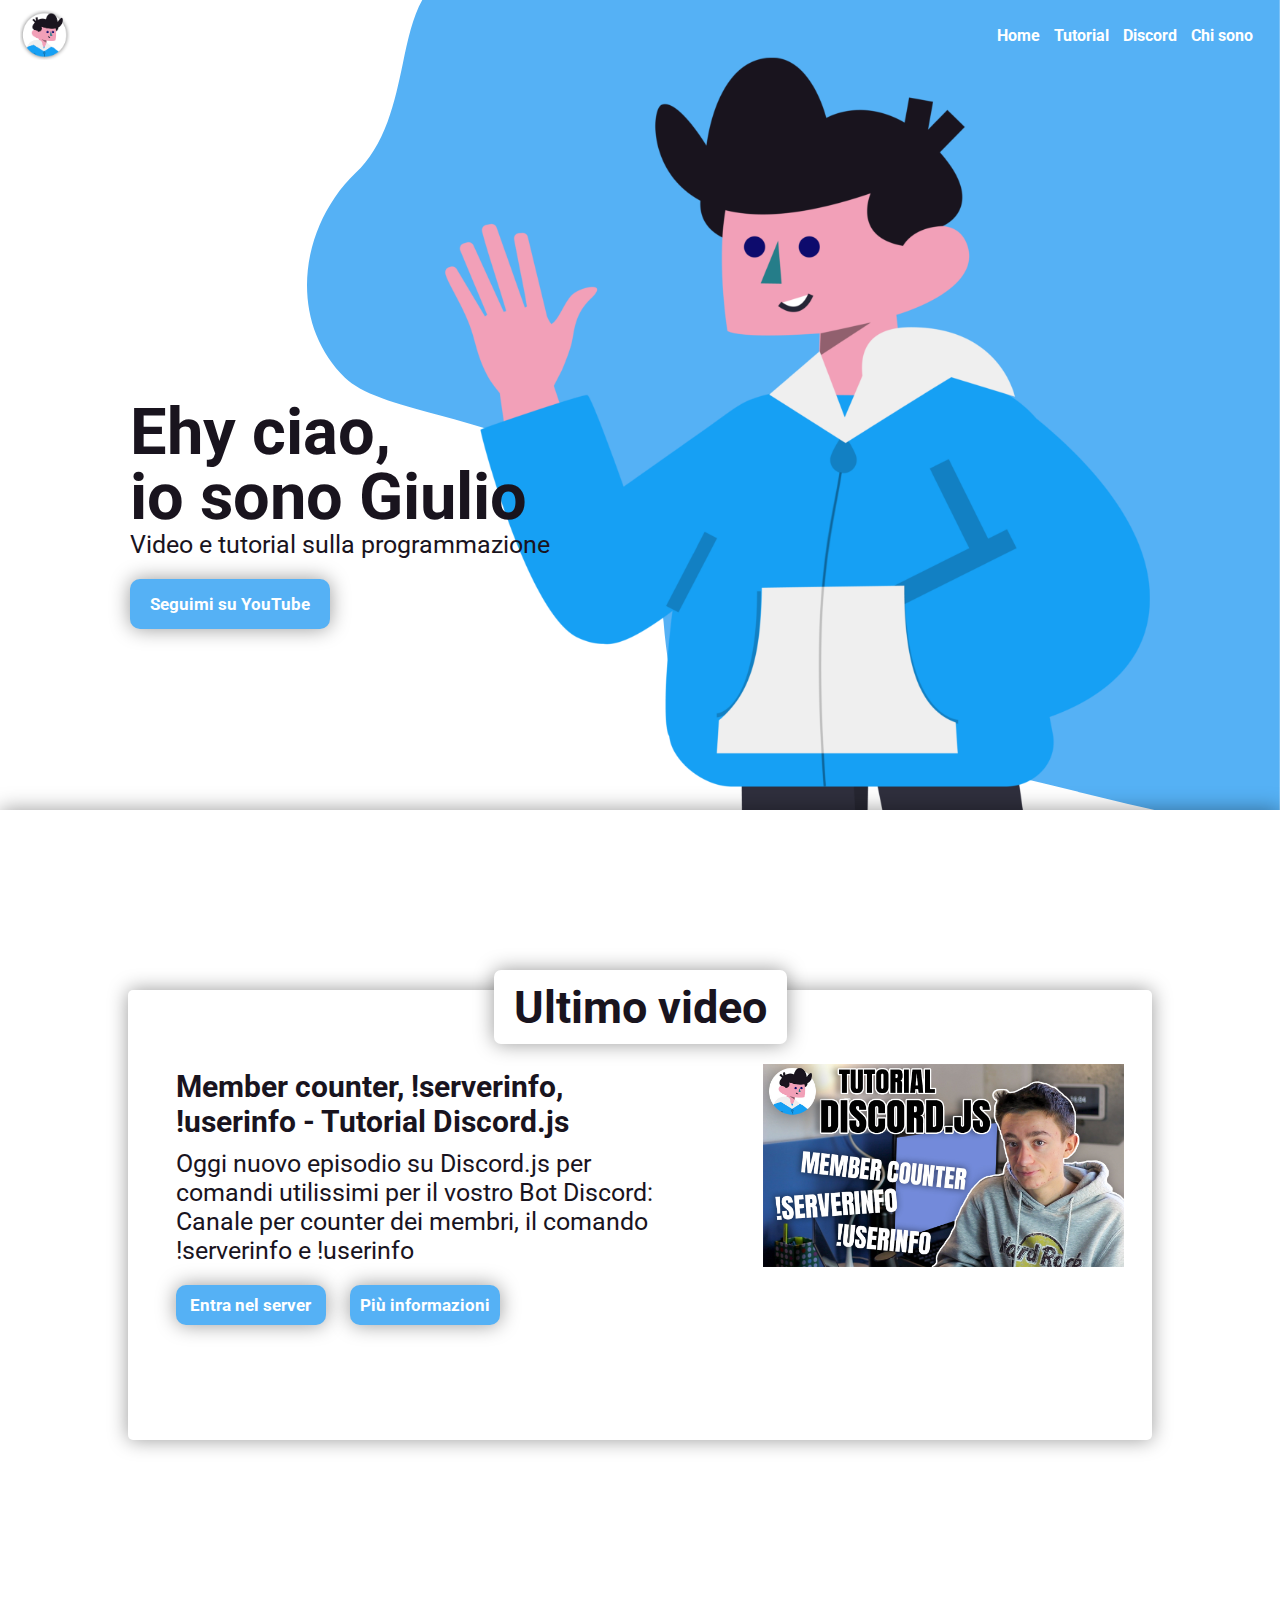
==== index.html @ d4ce058d "Iniziamo la Home" ====
<html>

<head>
    <link rel="stylesheet" href="style.css">
    <script src="script.js"></script>
    <title>Home - GiulioAndCode</title>
    <link rel="shortcut icon" href="img/logo.png" type="image/png">
    <link rel="preconnect" href="https://fonts.gstatic.com">
    <link href="https://fonts.googleapis.com/css2?family=Roboto:wght@400;700&display=swap" rel="stylesheet">
</head>

<body>
    <img src="img/Background1.png" id="background">
    <img src="img/ProfiloInteroSorridente.png" id="profilo">

    <!--NAVBAR-->
    <div id="navbar">
        <img src="img/logo.png" alt="GiulioAndCode" id="logo">
        <div id="menu">
            <div class="menuTab">Home</div>
            <div class="menuTab">Tutorial</div>
            <div class="menuTab">Discord</div>
            <div class="menuTab">Chi sono</div>
        </div>
    </div>

    <!--INTESTAZIONE-->
    <div id="intestazione">
        <div id="title">Ehy ciao,<br>io sono Giulio</div>
        <div id="subtitle">Video e tutorial sulla programmazione</div>
        <div class="button">Seguimi su YouTube</div>
    </div>

    <!--PAGINA-->
    <div id="pagina">
        <!--ULTIMO VIDEO-->
        <div id="ultimoVideoSezione">
            <div class="titleSezione">Ultimo video</div>
            <div id="ultimoVideo">
                <div id="ultimoVideoInfo">
                    <div id="utlimoVideoTitle">Member counter, !serverinfo, !userinfo - Tutorial Discord.js</div>
                    <div id="utlimoVideoDescription">Oggi nuovo episodio su Discord.js per comandi utilissimi per il
                        vostro
                        Bot Discord: Canale per counter dei membri, il comando !serverinfo e !userinfo</div>
                    <div class="button">Entra nel server</div>
                    <div class="button">Più informazioni</div>

                </div>
                <div id="ultimoVideoImg">
                    <img src="img/ultimoVideo.jpg" alt="Copertina ultimo video">
                </div>
            </div>
        </div>
    </div>
</body>

</html>
---- style.css ----
*{
    padding:0;
    margin:0;
    outline: none;
}
:root{
    --blue: #55B1F5;
    --blueHover: #67b6f0;
    --blueActive: #42a9f5;
    --white: white;
    --black: #19141E;
    --gray:#9c9c9c;

    --ombra: 0px 0px 20px 0px rgba(0,0,0,0.4);
}

/*OGGETTI DEFAULT*/
.button{
    background-color:var(--blue);
    border-radius: 10px;
    box-shadow: var(--ombra);
    margin:20px 0;
    color: var(--white);
    display: flex;
    align-items: center;
    justify-content: center;
    font-family: 'Roboto', sans-serif;
    font-weight: bold;
    font-size:17px;
    cursor: pointer;
    transition: all 0.2s ease-in-out;
    user-select: none;
}
.button:hover{
    transform: scale(1.01);
    background-color: var(--blueHover);
}
.button:active{
    transform: scale(0.99);
    background-color: var(--blueActive);
}
.titleSezione{
    width:fit-content;
    height:70px;
    background-color: var(--white);
    box-shadow: var(--ombra);
    font-family: 'Roboto', sans-serif;
    color:var(--black);
    font-weight: bold;
    font-size:45px;
    display: flex;
    align-items: center;
    justify-content: center;
    border-radius: 7px;
    padding:2px 20px;
    margin: 0 auto;
    position: relative;
    top:-20px;
}

body{
    background-color: var(--white);
}
#background{
    position: absolute;
    z-index: -1;
    top:0;
    right:0;
}
#profilo{
    position: absolute;
    z-index: 0;
    top:-120px;
    right:130px;
}

/*NAVBAR*/
#navbar{
    width:100%;
    height: 70px;
    display: flex;
    align-items: center;
    position: relative;
}
#logo{
    width:50px;
    position: absolute;
    left:20px;
}
#menu{
    display: flex;
    align-items: center;
    justify-content: center;
    position: absolute;
    right:20px;
}
.menuTab{
    margin:0 7px;
    font-size:16px;
    color: var(--white);
    font-family: 'Roboto', sans-serif;
    font-weight: bold;
    cursor: pointer;
    transition: all 0.2s ease-in-out;
}
.menuTab:hover{
    color:var(--gray);
}

/*INTESTAZIONE*/
#intestazione{
    position: absolute;
    z-index: 0;
    top:400px;
    left:130px;
}
#title{
    font-family: 'Roboto', sans-serif;
    font-weight: bold;
    color:var(--black);
    font-size:65px;
    line-height: 100%;
}
#subtitle{
    font-family: 'Roboto', sans-serif;
    color:var(--black);
    font-size:25px;
}
#intestazione .button{
    width:200px;
    height:50px;
}

/*PAGINA*/
#pagina{
    width:100%;
    height:100vh;
    background-color: var(--white);
    box-shadow: var(--ombra);
    position: absolute;
    top:90vh;
    padding-top: 20vh;
    display: flex;
    justify-content: center;
}

/*ULTIMO VIDEO*/
#ultimoVideoSezione{
    width:80%;
    height:450px;
    background-color: var(--white);
    box-shadow: var(--ombra);
    border-radius: 5px;
}
#ultimoVideo{
    width:100%;
    height:80%;
    display: flex;
    align-items: center;
    justify-content: space-around;
}
#ultimoVideoInfo{
    width:50%;
    padding:20px;
    height:100%;
    display: inline-block;
    height:350px;
}
#utlimoVideoTitle{
    font-family: 'Roboto', sans-serif;
    color:var(--black);
    font-weight: bold;
    font-size:30px; 
    width:100%;
}
#utlimoVideoDescription{
    font-family: 'Roboto', sans-serif;
    color:var(--black);
    font-size:25px;
    margin-top:10px;
    width:100%;

}
#ultimoVideoInfo .button{
    width:150px;
    height:40px;
    display: inline-flex;
    margin-right: 20px;
}

#ultimoVideoImg{
    display: inline-block;
    width:calc(45% - 100px);
    height:100%;
}
#ultimoVideoImg img{
    width: 100%;
}
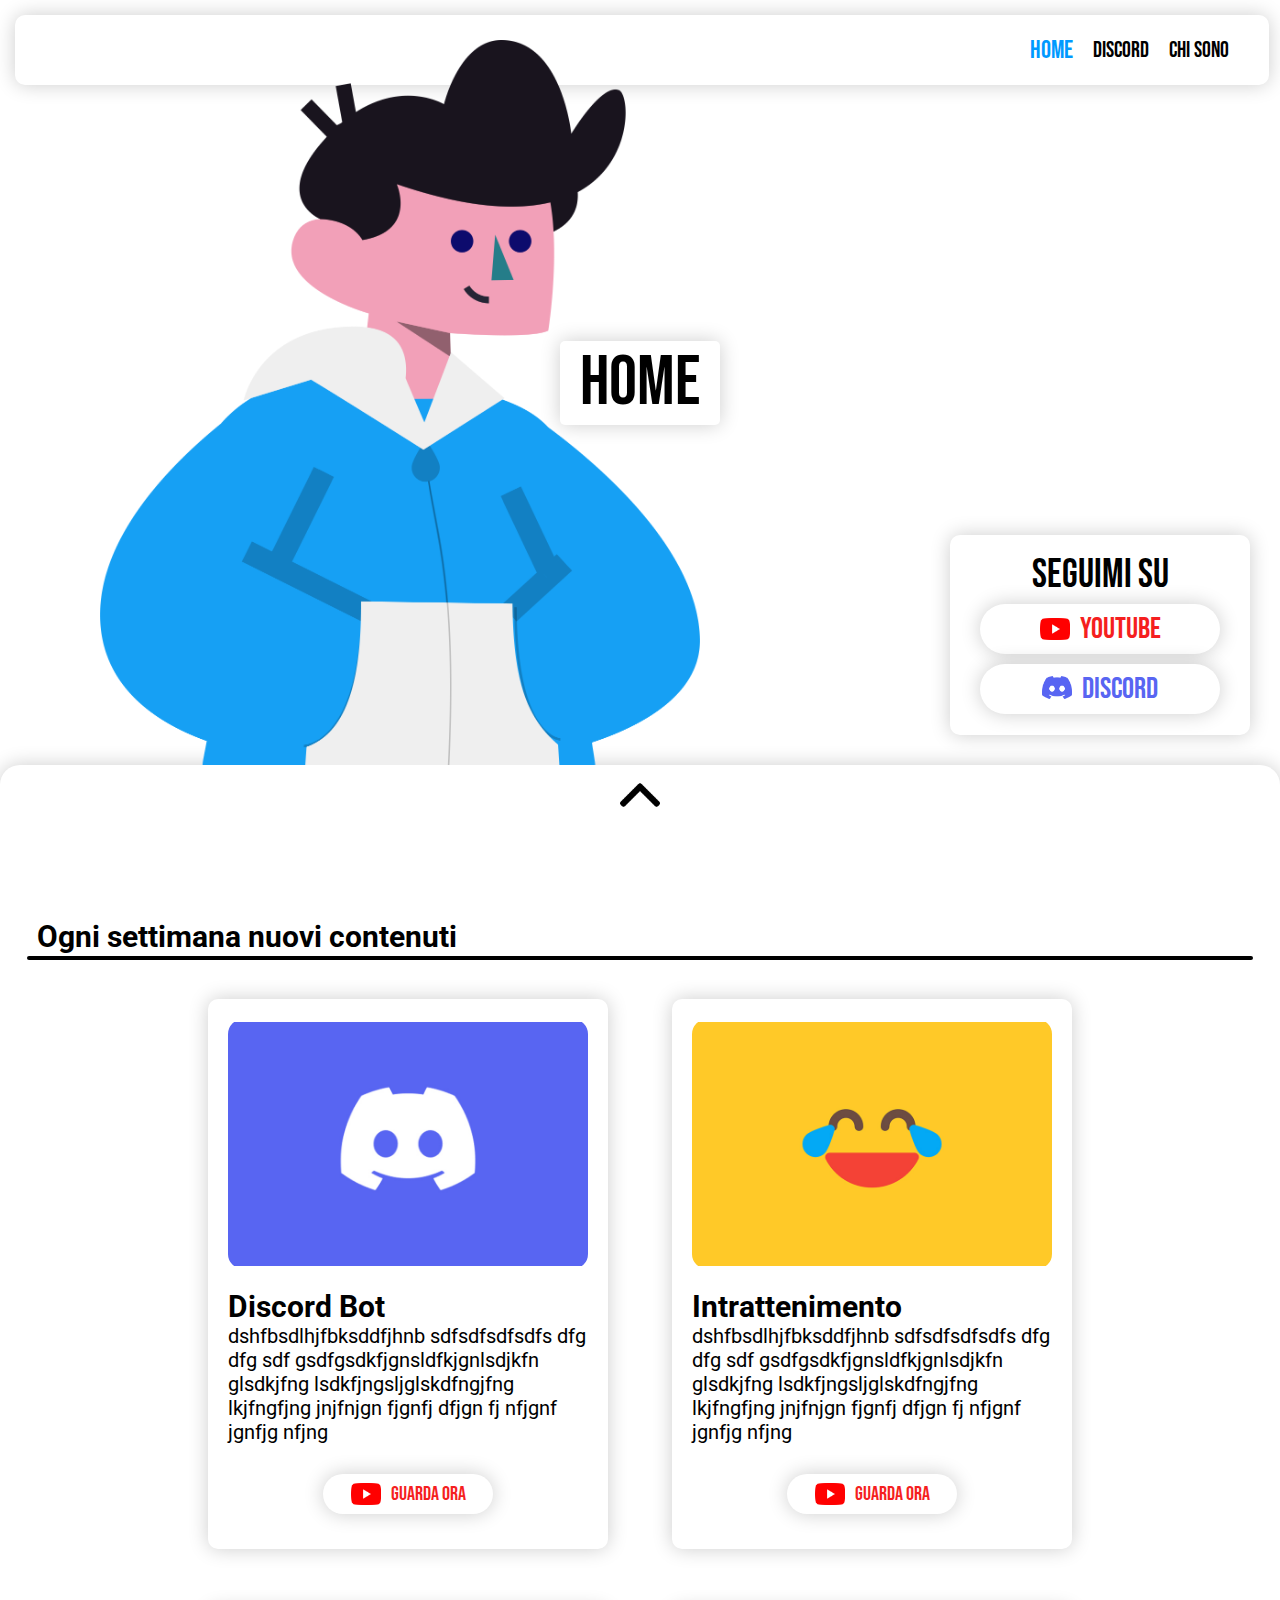
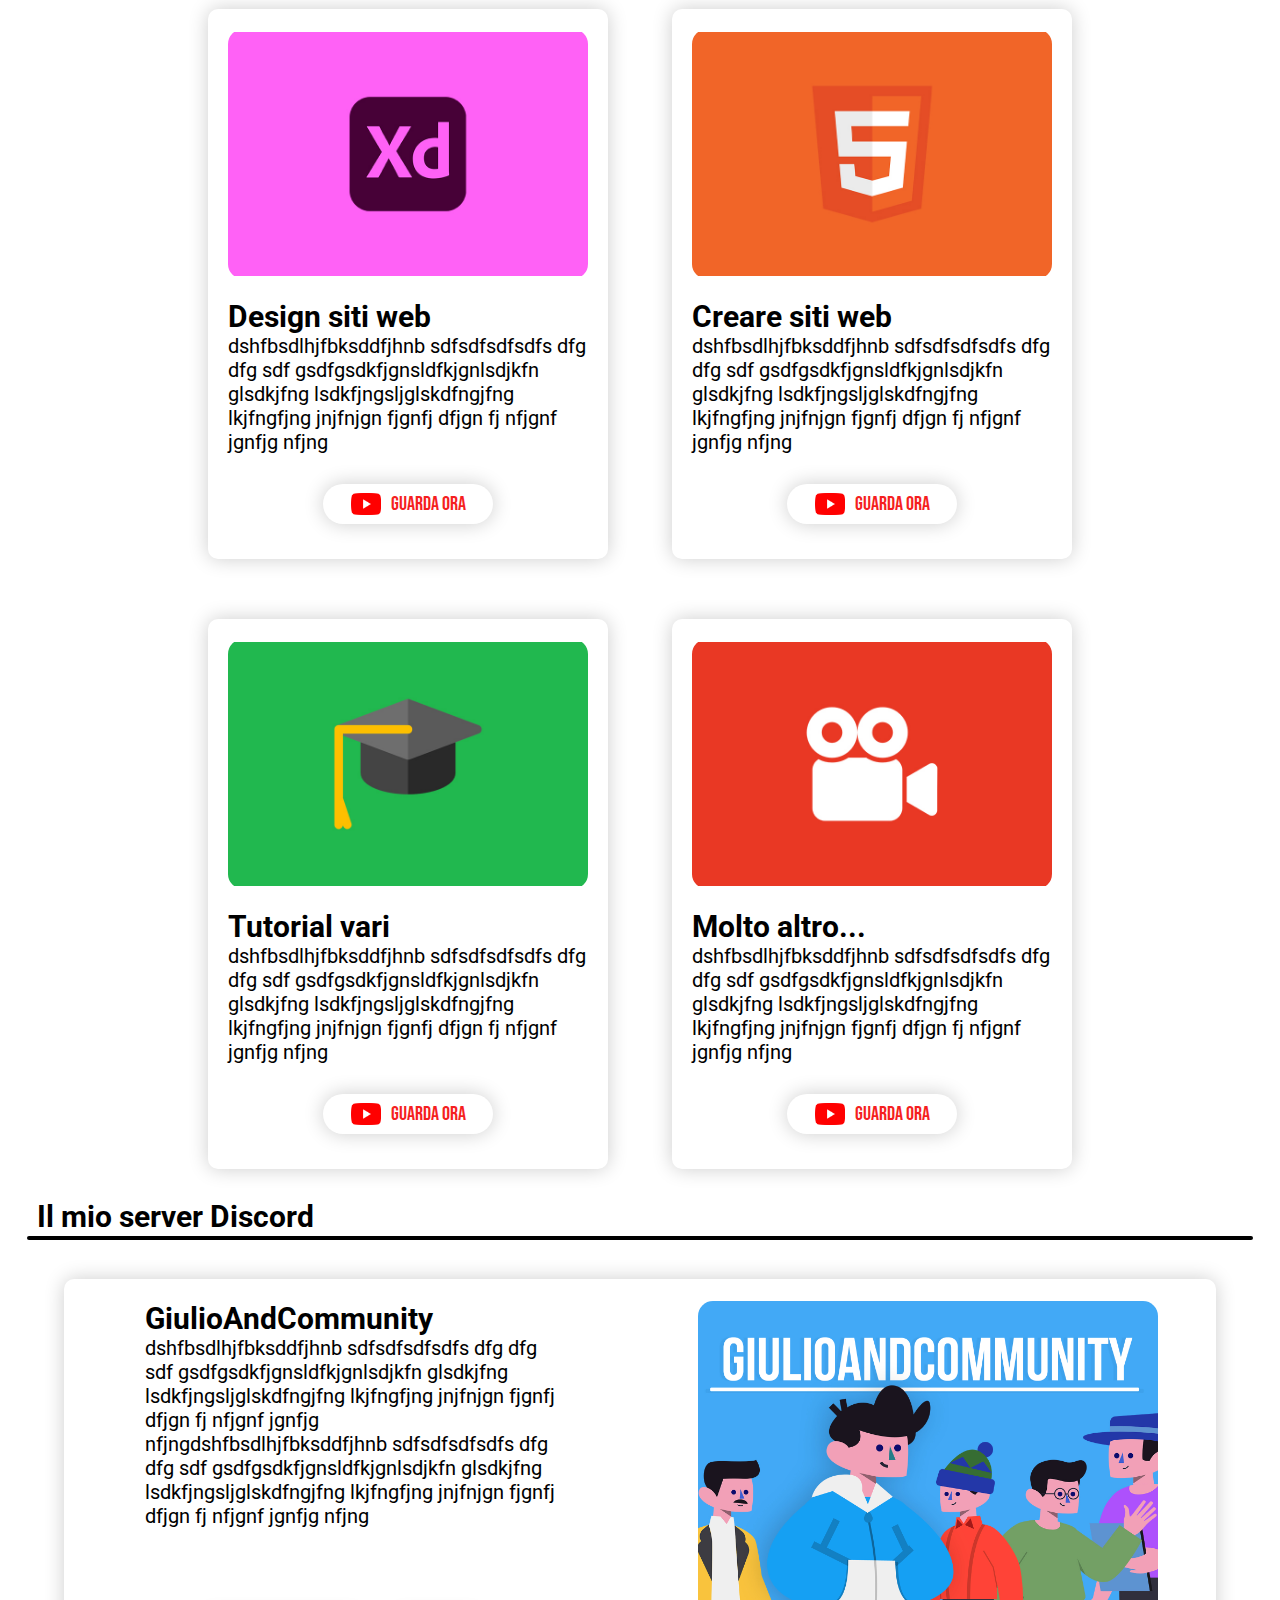
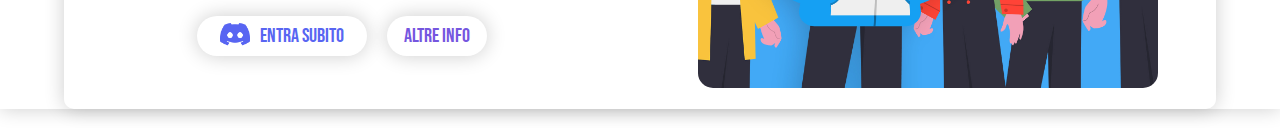
==== commit 93db7300: "#7 Ecco la HOME" ====
--- a/index.html
+++ b/index.html
@@ -1,55 +1,102 @@
-<html>
+<!DOCTYPE html>
 
 <head>
+    <meta charset="UTF-8">
+    <meta http-equiv="X-UA-Compatible" content="IE=edge">
+    <title>GiulioAndCode - Home</title>
+    <link rel="shortcut icon" href="img/icon.png">
     <link rel="stylesheet" href="style.css">
-    <script src="script.js"></script>
-    <title>Home - GiulioAndCode</title>
-    <link rel="shortcut icon" href="img/logo.png" type="image/png">
-    <link rel="preconnect" href="https://fonts.gstatic.com">
+    <link rel="preconnect" href="https://fonts.googleapis.com">
+    <link rel="preconnect" href="https://fonts.gstatic.com" crossorigin>
+    <link href="https://fonts.googleapis.com/css2?family=Bebas+Neue&display=swap" rel="stylesheet">
     <link href="https://fonts.googleapis.com/css2?family=Roboto:wght@400;700&display=swap" rel="stylesheet">
 </head>
 
 <body>
-    <img src="img/Background1.png" id="background">
-    <img src="img/ProfiloInteroSorridente.png" id="profilo">
+    <div id="menu">
+        <div class="sezioneMenu" id="sezioneCorrente">HOME</div>
+        <div class="sezioneMenu">DISCORD</div>
+        <div class="sezioneMenu">CHI SONO</div>
+    </div>
 
-    <!--NAVBAR-->
-    <div id="navbar">
-        <img src="img/logo.png" alt="GiulioAndCode" id="logo">
-        <div id="menu">
-            <div class="menuTab">Home</div>
-            <div class="menuTab">Tutorial</div>
-            <div class="menuTab">Discord</div>
-            <div class="menuTab">Chi sono</div>
+    <div id="containerSuperiore">
+        <img src="img/Profilo.png" alt="GiulioAndCode" id="profiloHome">
+        <div id="title">HOME</div>
+        <div id="seguimiSuHome">
+            <div>Seguimi su</div>
+            <div><img src="img/youtube icon.png" alt="Youtube icon">YOUTUBE</div>
+            <div><img src="img/discord icon.png" alt="Discord icon">DISCORD</div>
+
         </div>
     </div>
 
-    <!--INTESTAZIONE-->
-    <div id="intestazione">
-        <div id="title">Ehy ciao,<br>io sono Giulio</div>
-        <div id="subtitle">Video e tutorial sulla programmazione</div>
-        <div class="button">Seguimi su YouTube</div>
-    </div>
-
-    <!--PAGINA-->
-    <div id="pagina">
-        <!--ULTIMO VIDEO-->
-        <div id="ultimoVideoSezione">
-            <div class="titleSezione">Ultimo video</div>
-            <div id="ultimoVideo">
-                <div id="ultimoVideoInfo">
-                    <div id="utlimoVideoTitle">Member counter, !serverinfo, !userinfo - Tutorial Discord.js</div>
-                    <div id="utlimoVideoDescription">Oggi nuovo episodio su Discord.js per comandi utilissimi per il
-                        vostro
-                        Bot Discord: Canale per counter dei membri, il comando !serverinfo e !userinfo</div>
-                    <div class="button">Entra nel server</div>
-                    <div class="button">Più informazioni</div>
-
-                </div>
-                <div id="ultimoVideoImg">
-                    <img src="img/ultimoVideo.jpg" alt="Copertina ultimo video">
+    <div id="container">
+        <img src="img/right-arrow.png" alt="Freccetta" id="freccia">
+        <div class="titleContainer">Ogni settimana nuovi contenuti</div>
+        <div id="contenuti">
+            <div class="sezioneContenuto">
+                <div class="imgContenuto"><img src="img/discordBot.jpg" alt="Discord"></div>
+                <div class="titleContenuto">Discord Bot</div>
+                <div class="descriptionContenuto">dshfbsdlhjfbksddfjhnb sdfsdfsdfsdfs dfg dfg sdf
+                    gsdfgsdkfjgnsldfkjgnlsdjkfn glsdkjfng lsdkfjngsljglskdfngjfng lkjfngfjng jnjfnjgn fjgnfj dfjgn
+                    fj nfjgnf jgnfjg nfjng</div>
+                <div class="buttonContenuto"><img src="img/youtube icon.png" alt="Youtube icon">GUARDA ORA</div>
+            </div>
+            <div class="sezioneContenuto">
+                <div class="imgContenuto"><img src="img/intrattenimento.jpg" alt="Intrattenimento"></div>
+                <div class="titleContenuto">Intrattenimento</div>
+                <div class="descriptionContenuto">dshfbsdlhjfbksddfjhnb sdfsdfsdfsdfs dfg dfg sdf
+                    gsdfgsdkfjgnsldfkjgnlsdjkfn glsdkjfng lsdkfjngsljglskdfngjfng lkjfngfjng jnjfnjgn fjgnfj dfjgn
+                    fj nfjgnf jgnfjg nfjng</div>
+                <div class="buttonContenuto"><img src="img/youtube icon.png" alt="Youtube icon">GUARDA ORA</div>
+            </div>
+            <div class="sezioneContenuto">
+                <div class="imgContenuto"><img src="img/designSiti.jpg" alt="Design siti"> </div>
+                <div class="titleContenuto">Design siti web</div>
+                <div class="descriptionContenuto">dshfbsdlhjfbksddfjhnb sdfsdfsdfsdfs dfg dfg sdf
+                    gsdfgsdkfjgnsldfkjgnlsdjkfn glsdkjfng lsdkfjngsljglskdfngjfng lkjfngfjng jnjfnjgn fjgnfj dfjgn
+                    fj nfjgnf jgnfjg nfjng</div>
+                <div class="buttonContenuto"><img src="img/youtube icon.png" alt="Youtube icon">GUARDA ORA</div>
+            </div>
+            <div class="sezioneContenuto">
+                <div class="imgContenuto"><img src="img/creareSiti.jpg" alt="Creare siti"></div>
+                <div class="titleContenuto">Creare siti web</div>
+                <div class="descriptionContenuto">dshfbsdlhjfbksddfjhnb sdfsdfsdfsdfs dfg dfg sdf
+                    gsdfgsdkfjgnsldfkjgnlsdjkfn glsdkjfng lsdkfjngsljglskdfngjfng lkjfngfjng jnjfnjgn fjgnfj dfjgn
+                    fj nfjgnf jgnfjg nfjng</div>
+                <div class="buttonContenuto"><img src="img/youtube icon.png" alt="Youtube icon">GUARDA ORA</div>
+            </div>
+            <div class="sezioneContenuto">
+                <div class="imgContenuto"><img src="img/altriTutorial.jpg" alt="Altri tutorial"></div>
+                <div class="titleContenuto">Tutorial vari</div>
+                <div class="descriptionContenuto">dshfbsdlhjfbksddfjhnb sdfsdfsdfsdfs dfg dfg sdf
+                    gsdfgsdkfjgnsldfkjgnlsdjkfn glsdkjfng lsdkfjngsljglskdfngjfng lkjfngfjng jnjfnjgn fjgnfj dfjgn
+                    fj nfjgnf jgnfjg nfjng</div>
+                <div class="buttonContenuto"><img src="img/youtube icon.png" alt="Youtube icon">GUARDA ORA</div>
+            </div>
+            <div class="sezioneContenuto">
+                <div class="imgContenuto"><img src="img/altro.jpg" alt="Altro"></div>
+                <div class="titleContenuto">Molto altro...</div>
+                <div class="descriptionContenuto">dshfbsdlhjfbksddfjhnb sdfsdfsdfsdfs dfg dfg sdf
+                    gsdfgsdkfjgnsldfkjgnlsdjkfn glsdkjfng lsdkfjngsljglskdfngjfng lkjfngfjng jnjfnjgn fjgnfj dfjgn
+                    fj nfjgnf jgnfjg nfjng</div>
+                <div class="buttonContenuto"><img src="img/youtube icon.png" alt="Youtube icon">GUARDA ORA</div>
+            </div>
+        </div>
+        <div class="titleContainer">Il mio server Discord</div>
+        <div id="discord">
+            <div id="discordTesti">
+                <div id="discordTitle">GiulioAndCommunity</div>
+                <div id="discordDescription">dshfbsdlhjfbksddfjhnb sdfsdfsdfsdfs dfg dfg sdf gsdfgsdkfjgnsldfkjgnlsdjkfn
+                    glsdkjfng lsdkfjngsljglskdfngjfng lkjfngfjng jnjfnjgn fjgnfj dfjgn fj nfjgnf jgnfjg
+                    nfjngdshfbsdlhjfbksddfjhnb sdfsdfsdfsdfs dfg dfg sdf gsdfgsdkfjgnsldfkjgnlsdjkfn glsdkjfng
+                    lsdkfjngsljglskdfngjfng lkjfngfjng jnjfnjgn fjgnfj dfjgn fj nfjgnf jgnfjg nfjng</div>
+                <div id="discordButton">
+                    <div><img src="img/discord icon.png" alt="Youtube icon">ENTRA SUBITO</div>
+                    <div>ALTRE INFO</div>
                 </div>
             </div>
+            <div id="discordImg"><img src="img/GiulioAndCommunity.jpg" alt="GiulioAndCommunity"></div>
         </div>
     </div>
 </body>
--- a/style.css
+++ b/style.css
@@ -1,198 +1,322 @@
 *{
     padding:0;
-    margin:0;
-    outline: none;
-}
-:root{
-    --blue: #55B1F5;
-    --blueHover: #67b6f0;
-    --blueActive: #42a9f5;
-    --white: white;
-    --black: #19141E;
-    --gray:#9c9c9c;
+    margin: 0;
+    text-decoration: none;
 
-    --ombra: 0px 0px 20px 0px rgba(0,0,0,0.4);
 }
 
-/*OGGETTI DEFAULT*/
-.button{
-    background-color:var(--blue);
+/*MENU*/
+#menu{
+    width:calc(98% - 30px);
+    height: 70px;
+    background-color: white;
+    margin: 15px auto;
+    box-shadow: 0px 0px 20px 0px rgba(0,0,0,0.2);
     border-radius: 10px;
-    box-shadow: var(--ombra);
-    margin:20px 0;
-    color: var(--white);
-    display: flex;
-    align-items: center;
-    justify-content: center;
-    font-family: 'Roboto', sans-serif;
+    display:flex;
+    align-items: center;
+    justify-content: flex-end;
+    font-family: 'Bebas Neue', cursive;
+    padding-right: 30px;
+    z-index: 0;
+    position: absolute;
+    top:0;
+    left:15px;
+}
+.sezioneMenu{
+    width:fit-content;
+    margin:0 10px;
+    font-size:22px;
+    cursor: pointer;
+    transition: all 0.1s ease-in-out;
+}
+.sezioneMenu:hover{
+    transform:scale(1.1);
+}
+#sezioneCorrente{
+    font-size:25px;
+    color:#0099FF
+}
+
+/*CONTAINER SUPERIORE*/
+#containerSuperiore{
+    width: 100%;
+    height: 85vh;
+    display: flex;
+    align-items: center;
+    justify-content: center;
+    position: relative;
+    overflow: hidden;
+}
+#title{
+    width:fit-content;
+    height: fit-content;
+    font-size: 70px;
+    padding:0px 20px;
+    font-family: 'Bebas Neue', cursive;
+    box-shadow: 0px 0px 20px 0px rgba(0,0,0,0.2);
+    border-radius: 5px;
+}
+#profiloHome{
+    width:600px;
+    position: absolute;
+    top:40px;
+    left:100px;
+}
+#seguimiSuHome{
+    width:300px;
+    height: 200px;
+    background-color: white;
+    box-shadow: 0px 0px 20px 0px rgba(0,0,0,0.2);
+    border-radius: 10px;
+    position: absolute;
+    right: 30px;
+    bottom: 30px;
+    display: flex;
+    align-items: center;
+    justify-content: center;
+    flex-direction: column;
+}
+#seguimiSuHome div:nth-child(1){
+    font-size: 40px;
+    font-family: 'Bebas Neue', cursive;
+}
+#seguimiSuHome div:nth-child(2) , #seguimiSuHome div:nth-child(3){
+    width: 80%;
+    height: 50px;
+    background-color: white;
+    box-shadow: 0px 0px 20px 0px rgba(0,0,0,0.2);
+    border-radius: 25px;
+    margin:5px 0;
+    display: flex;
+    align-items: center;
+    justify-content: center;
+    flex-direction: row;
+    font-size: 30px;
+    font-family: 'Bebas Neue', cursive;
+    transition: all 0.2s ease-in-out;
+    cursor: pointer;
+}
+#seguimiSuHome div:nth-child(2){
+    color:#F51F1F;
+}
+#seguimiSuHome div:nth-child(2):hover{
+    background-color:#f84949;
+    color:white;
+    transform: scale(1.05);
+}
+#seguimiSuHome div:nth-child(3){
+    color:#5865F2;
+}
+#seguimiSuHome div:nth-child(3):hover{
+    background-color:#828dfd;
+    color:white;
+    transform: scale(1.05);
+}
+#seguimiSuHome div img{
+    width:30px;
+    margin-right: 10px;
+}
+
+/*CONTAINER*/
+#container{
+    width:100%;
+    height: fit-content;
+    min-height: 2000px;
+    background-color: white;
+    z-index: 10;
+    box-shadow: 0px 0px 20px 0px rgba(0,0,0,0.2);
+    border-radius: 20px 20px 0 0;
+    text-align: center;
+}
+#freccia{
+    width: 40px;
+    margin-top:10px;
+    margin-bottom:100px;
+}
+.titleContainer{
+    width:95%;
+    height:50px;
+    margin:0 auto;
+    font-family: 'Roboto', sans-serif;
+    font-size: 30px;
     font-weight: bold;
-    font-size:17px;
+    text-align: start;
+    position: relative;
+    padding-left: 10px;
+}
+.titleContainer::after{
+    content: "";
+    width:100%;
+    background-color: black;
+    height: 4px;
+    position: absolute;
+    top:37px;
+    left:0;
+    border-radius: 2px;
+}
+#contenuti{
+    width:90%;
+    height: fit-content;
+    margin:0 auto;
+}
+.sezioneContenuto{
+    width:400px;
+    height: 550px;
+    margin:30px;
+    background-color: white;
+    box-shadow: 0px 0px 20px 0px rgba(0,0,0,0.2);
+    border-radius: 10px;
+    display: inline-block;
+}
+.imgContenuto{
+    width: 90%;
+    height: 250px;
+    overflow: hidden;
+    border-radius: 15px;
+    display: flex;
+    align-items: center;
+    justify-content: center;
+    margin: 5% auto;
+}
+.imgContenuto img{
+    width: 120%;
+}
+.titleContenuto{
+    text-align: start;
+    font-family: 'Roboto', sans-serif;
+    font-size: 30px;
+    font-weight: bold;
+    width:90%;
+    margin: 0 auto;
+}
+.descriptionContenuto{
+    text-align: start;
+    font-family: 'Roboto', sans-serif;
+    font-size: 20px;
+    width:90%;
+    height: 150px;
+    margin: 0 auto;
+}
+.buttonContenuto{
+    width: 170px;
+    height: 40px;
+    background-color: white;
+    box-shadow: 0px 0px 20px 0px rgba(0,0,0,0.2);
+    border-radius: 20px;
+    margin:5px 0;
+    display: flex;
+    align-items: center;
+    justify-content: center;
+    flex-direction: row;
+    font-size: 20px;
+    font-family: 'Bebas Neue', cursive;
+    transition: all 0.2s ease-in-out;
     cursor: pointer;
+    color:#F51F1F;
+    margin:0 auto;
+}
+.buttonContenuto:hover{
+    background-color:#f84949;
+    color:white;
+    transform: scale(1.05);
+}
+.buttonContenuto img{
+    width:30px;
+    margin-right: 10px;
+}
+#discord{
+    width:90%;
+    height: 430px;
+    background-color: white;
+    box-shadow: 0px 0px 20px 0px rgba(0,0,0,0.2);
+    border-radius: 10px;
+    margin:30px auto;
+    display: flex;
+    align-items: center;
+    justify-content: center;
+    flex-direction: row;
+}
+#discordTesti{
+    width:60%;
+    height: 90%;
+    margin:5%;
+}
+#discordImg{
+    width:60%;
+    height: 90%;
+    margin:5%;
+    overflow: hidden;
+    border-radius: 15px;
+    display: flex;
+    align-items: center;
+    justify-content: center;
+}
+#discordImg img{
+    height: 100%;
+}
+#discordTitle{
+    text-align: start;
+    font-family: 'Roboto', sans-serif;
+    font-size: 30px;
+    font-weight: bold;
+    width:90%;
+    margin: 0 auto;
+}
+#discordDescription{
+    text-align: start;
+    font-family: 'Roboto', sans-serif;
+    font-size: 20px;
+    width:90%;
+    height: 150px;
+    margin: 0 auto;
+    height: 280px;
+}
+#discordButton{
+    width:fit-content;
+    height: 40px;
+    display: flex;
+    align-items: center;
+    justify-content: center;
+    align-items: center;
+    flex-direction: row;
+    margin: 0 auto;
+}
+#discordButton div{
+    height: 40px;
+    background-color: white;
+    box-shadow: 0px 0px 20px 0px rgba(0,0,0,0.2);
+    border-radius: 20px;
+    margin:5px 0;
+    display: flex;
+    align-items: center;
+    justify-content: center;
+    flex-direction: row;
+    font-size: 20px;
+    font-family: 'Bebas Neue', cursive;
     transition: all 0.2s ease-in-out;
-    user-select: none;
-}
-.button:hover{
-    transform: scale(1.01);
-    background-color: var(--blueHover);
-}
-.button:active{
-    transform: scale(0.99);
-    background-color: var(--blueActive);
-}
-.titleSezione{
-    width:fit-content;
-    height:70px;
-    background-color: var(--white);
-    box-shadow: var(--ombra);
-    font-family: 'Roboto', sans-serif;
-    color:var(--black);
-    font-weight: bold;
-    font-size:45px;
-    display: flex;
-    align-items: center;
-    justify-content: center;
-    border-radius: 7px;
-    padding:2px 20px;
-    margin: 0 auto;
-    position: relative;
-    top:-20px;
-}
-
-body{
-    background-color: var(--white);
-}
-#background{
-    position: absolute;
-    z-index: -1;
-    top:0;
-    right:0;
-}
-#profilo{
-    position: absolute;
-    z-index: 0;
-    top:-120px;
-    right:130px;
-}
-
-/*NAVBAR*/
-#navbar{
-    width:100%;
-    height: 70px;
-    display: flex;
-    align-items: center;
-    position: relative;
-}
-#logo{
-    width:50px;
-    position: absolute;
-    left:20px;
-}
-#menu{
-    display: flex;
-    align-items: center;
-    justify-content: center;
-    position: absolute;
-    right:20px;
-}
-.menuTab{
-    margin:0 7px;
-    font-size:16px;
-    color: var(--white);
-    font-family: 'Roboto', sans-serif;
-    font-weight: bold;
     cursor: pointer;
-    transition: all 0.2s ease-in-out;
-}
-.menuTab:hover{
-    color:var(--gray);
-}
-
-/*INTESTAZIONE*/
-#intestazione{
-    position: absolute;
-    z-index: 0;
-    top:400px;
-    left:130px;
-}
-#title{
-    font-family: 'Roboto', sans-serif;
-    font-weight: bold;
-    color:var(--black);
-    font-size:65px;
-    line-height: 100%;
-}
-#subtitle{
-    font-family: 'Roboto', sans-serif;
-    color:var(--black);
-    font-size:25px;
-}
-#intestazione .button{
-    width:200px;
-    height:50px;
-}
-
-/*PAGINA*/
-#pagina{
-    width:100%;
-    height:100vh;
-    background-color: var(--white);
-    box-shadow: var(--ombra);
-    position: absolute;
-    top:90vh;
-    padding-top: 20vh;
-    display: flex;
-    justify-content: center;
-}
-
-/*ULTIMO VIDEO*/
-#ultimoVideoSezione{
-    width:80%;
-    height:450px;
-    background-color: var(--white);
-    box-shadow: var(--ombra);
-    border-radius: 5px;
-}
-#ultimoVideo{
-    width:100%;
-    height:80%;
-    display: flex;
-    align-items: center;
-    justify-content: space-around;
-}
-#ultimoVideoInfo{
-    width:50%;
-    padding:20px;
-    height:100%;
-    display: inline-block;
-    height:350px;
-}
-#utlimoVideoTitle{
-    font-family: 'Roboto', sans-serif;
-    color:var(--black);
-    font-weight: bold;
-    font-size:30px; 
-    width:100%;
-}
-#utlimoVideoDescription{
-    font-family: 'Roboto', sans-serif;
-    color:var(--black);
-    font-size:25px;
-    margin-top:10px;
-    width:100%;
-
-}
-#ultimoVideoInfo .button{
-    width:150px;
-    height:40px;
-    display: inline-flex;
     margin-right: 20px;
 }
-
-#ultimoVideoImg{
-    display: inline-block;
-    width:calc(45% - 100px);
-    height:100%;
-}
-#ultimoVideoImg img{
-    width: 100%;
+#discordButton div:nth-child(1){
+    width: 170px;
+    color:#5865F2;
+}
+#discordButton div:nth-child(2){
+    width: 100px;
+    color:#7556DF;
+}
+#discordButton div:nth-child(1):hover{
+    background-color:#828dfd;
+    color:white;
+    transform: scale(1.05);
+}
+#discordButton div:nth-child(2):hover{
+    background-color:rgb(159, 167, 250);
+    color:white;
+    transform: scale(1.05);
+}
+#discordButton div img{
+    width:30px;
+    margin-right: 10px;
 }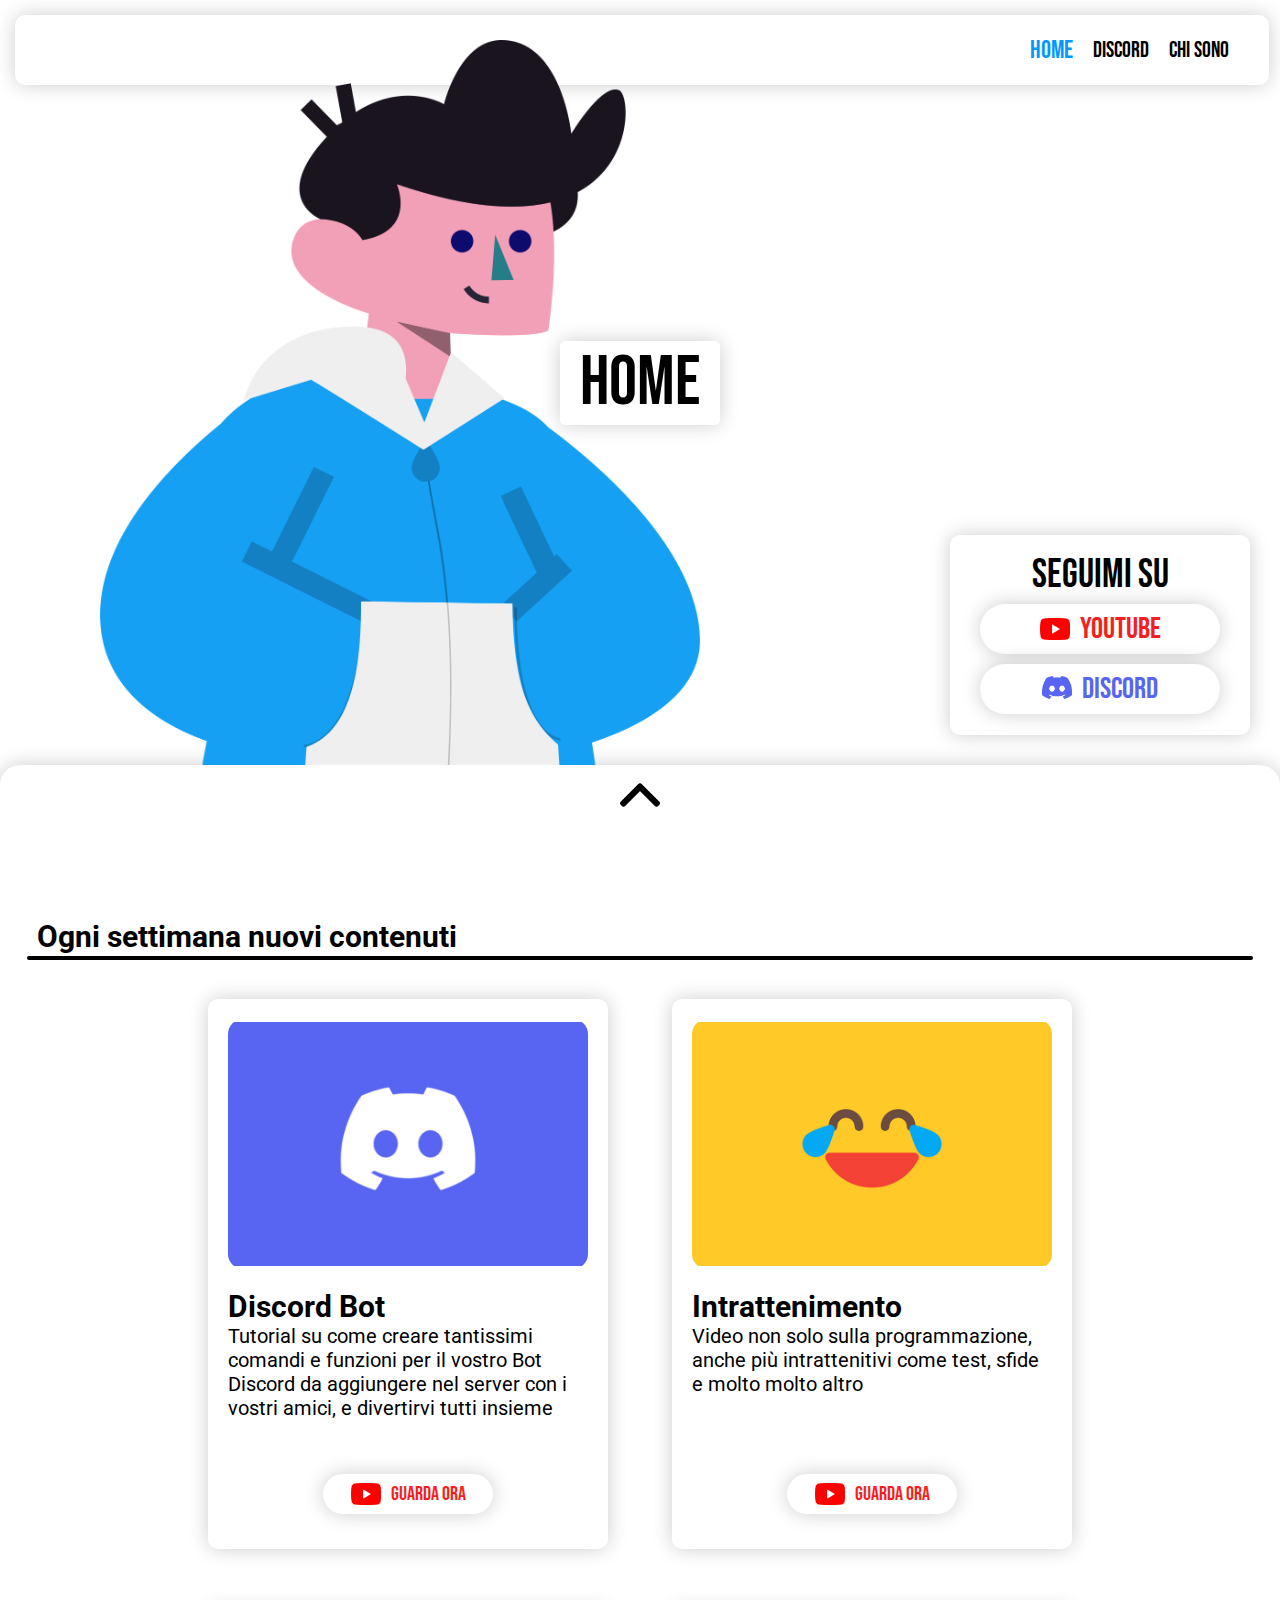
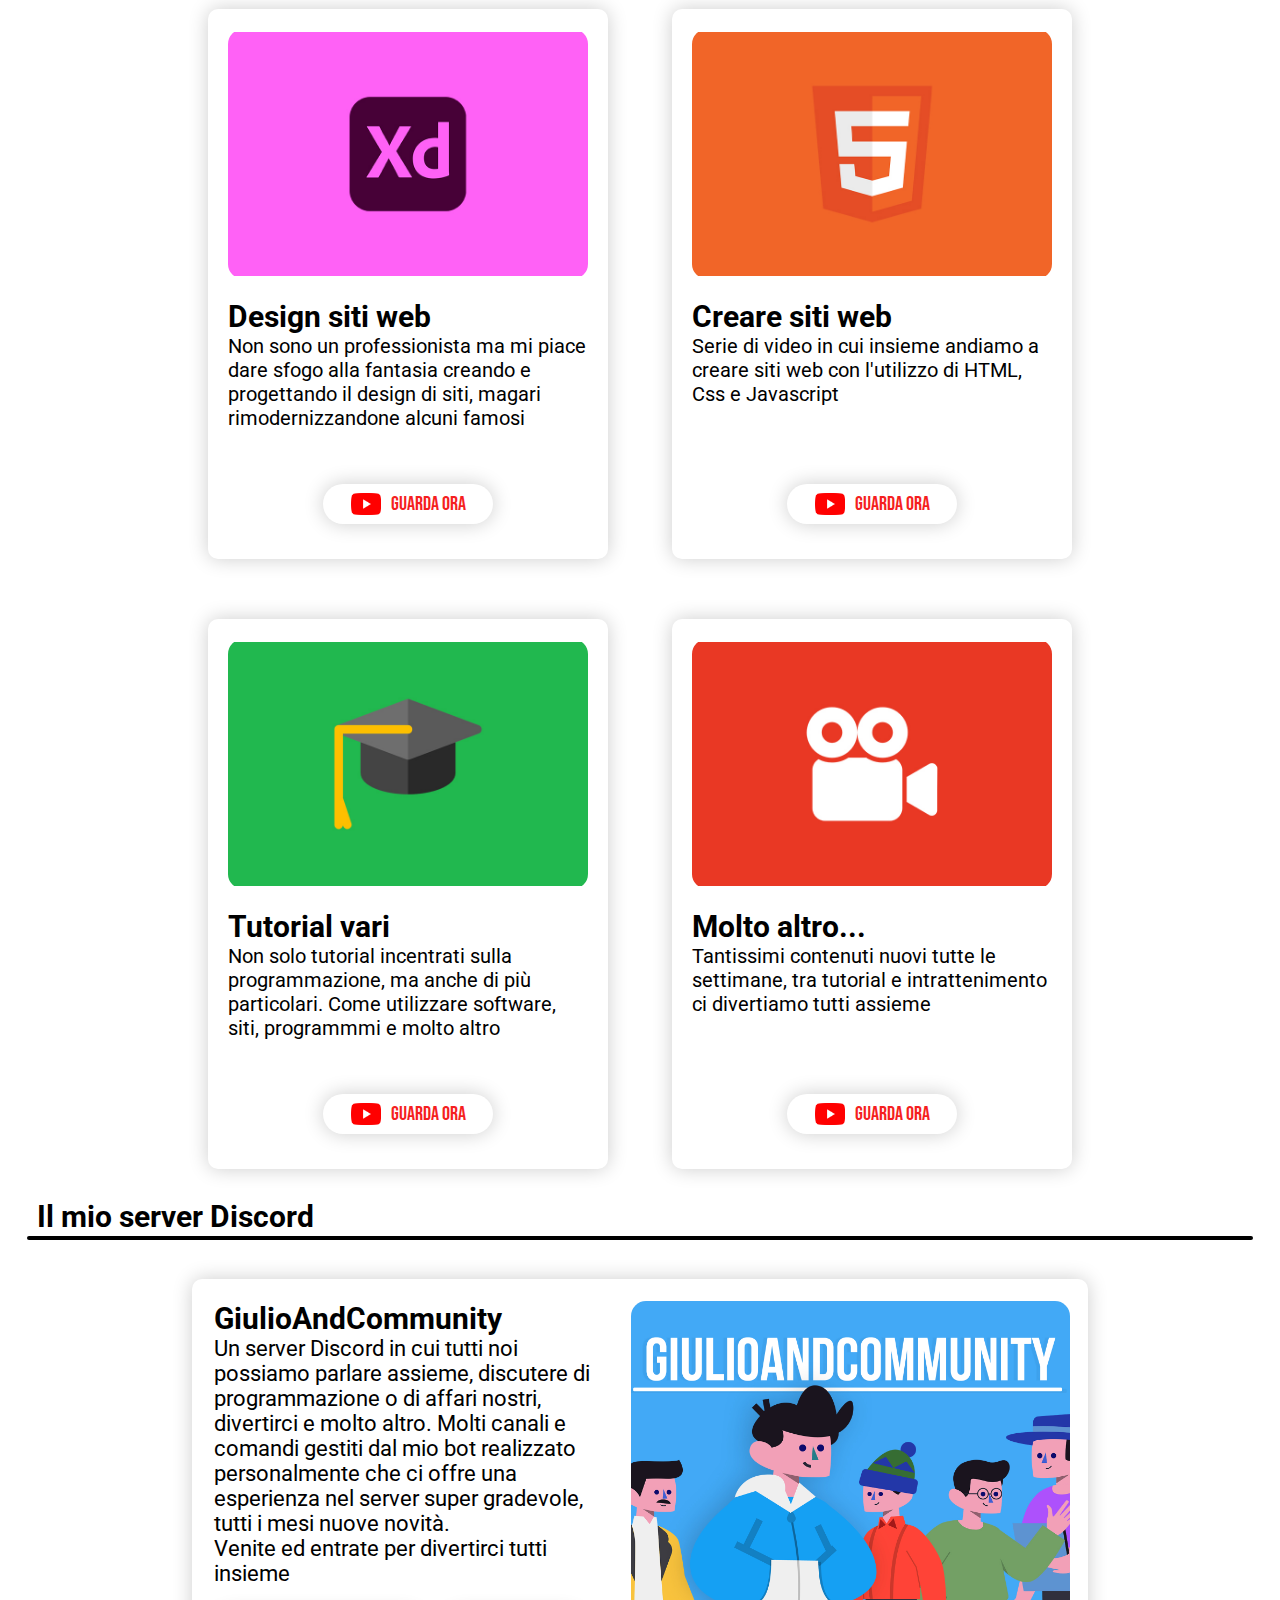
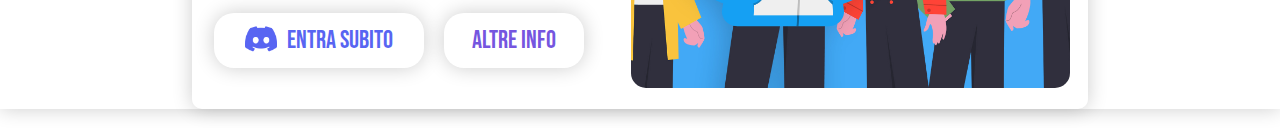
==== commit 0fc06b57: "#9 ULTIMA PAGINA finalmente" ====
--- a/index.html
+++ b/index.html
@@ -10,24 +10,26 @@
     <link rel="preconnect" href="https://fonts.gstatic.com" crossorigin>
     <link href="https://fonts.googleapis.com/css2?family=Bebas+Neue&display=swap" rel="stylesheet">
     <link href="https://fonts.googleapis.com/css2?family=Roboto:wght@400;700&display=swap" rel="stylesheet">
+    <script src="script.js"></script>
 </head>
 
 <body>
     <div id="menu">
-        <div class="sezioneMenu" id="sezioneCorrente">HOME</div>
-        <div class="sezioneMenu">DISCORD</div>
-        <div class="sezioneMenu">CHI SONO</div>
+        <div class="sezioneMenu" id="sezioneCorrente" onclick="openUrl('./index.html', '_self')">HOME</div>
+        <div class="sezioneMenu" onclick="openUrl('./pagine/discord.html', '_self')">DISCORD</div>
+        <div class="sezioneMenu" onclick="openUrl('./pagine/chisono.html', '_self')">CHI SONO</div>
     </div>
 
     <div id="containerSuperiore">
         <img src="img/Profilo.png" alt="GiulioAndCode" id="profiloHome">
         <div id="title">HOME</div>
-        <div id="seguimiSuHome">
-            <div>Seguimi su</div>
-            <div><img src="img/youtube icon.png" alt="Youtube icon">YOUTUBE</div>
-            <div><img src="img/discord icon.png" alt="Discord icon">DISCORD</div>
-
-        </div>
+    </div>
+    <div id="seguimiSuHome">
+        <div>Seguimi su</div>
+        <div onclick="openUrl('https:/\/www.youtube.com/channel/UCK6QwAdGWOWN9AT1_UQFGtA', '_blank')"><img
+                src="img/youtube icon.png" alt="Youtube icon">YOUTUBE</div>
+        <div onclick="openUrl('https:/\/discord.gg/bTF589dQd6', '_blank')"><img src="img/discord icon.png"
+                alt="Discord icon">DISCORD</div>
     </div>
 
     <div id="container">
@@ -37,66 +39,87 @@
             <div class="sezioneContenuto">
                 <div class="imgContenuto"><img src="img/discordBot.jpg" alt="Discord"></div>
                 <div class="titleContenuto">Discord Bot</div>
-                <div class="descriptionContenuto">dshfbsdlhjfbksddfjhnb sdfsdfsdfsdfs dfg dfg sdf
-                    gsdfgsdkfjgnsldfkjgnlsdjkfn glsdkjfng lsdkfjngsljglskdfngjfng lkjfngfjng jnjfnjgn fjgnfj dfjgn
-                    fj nfjgnf jgnfjg nfjng</div>
-                <div class="buttonContenuto"><img src="img/youtube icon.png" alt="Youtube icon">GUARDA ORA</div>
+                <div class="descriptionContenuto">Tutorial su come creare tantissimi comandi e funzioni per il vostro
+                    Bot Discord da aggiungere nel server con i vostri amici, e divertirvi tutti insieme</div>
+                <div class="buttonContenuto"
+                    onclick="openUrl('https:/\/www.youtube.com/watch?v=vHZDqH1rW4c&list=PLn5i4wacySbGucoY24AE-cmNUS2B2lnBo', '_blank')">
+                    <img src="img/youtube icon.png" alt="Youtube icon">GUARDA
+                    ORA
+                </div>
             </div>
             <div class="sezioneContenuto">
                 <div class="imgContenuto"><img src="img/intrattenimento.jpg" alt="Intrattenimento"></div>
                 <div class="titleContenuto">Intrattenimento</div>
-                <div class="descriptionContenuto">dshfbsdlhjfbksddfjhnb sdfsdfsdfsdfs dfg dfg sdf
-                    gsdfgsdkfjgnsldfkjgnlsdjkfn glsdkjfng lsdkfjngsljglskdfngjfng lkjfngfjng jnjfnjgn fjgnfj dfjgn
-                    fj nfjgnf jgnfjg nfjng</div>
-                <div class="buttonContenuto"><img src="img/youtube icon.png" alt="Youtube icon">GUARDA ORA</div>
+                <div class="descriptionContenuto">Video non solo sulla programmazione, anche più intrattenitivi come
+                    test, sfide e molto molto altro</div>
+                <div class="buttonContenuto"
+                    onclick="openUrl('https:/\/www.youtube.com/watch?v=MzjHXEWVbFQ&list=PLn5i4wacySbHDuZxyi06kzeUpbCPVLQvc', '_blank')">
+                    <img src="img/youtube icon.png" alt="Youtube icon">GUARDA
+                    ORA
+                </div>
             </div>
             <div class="sezioneContenuto">
                 <div class="imgContenuto"><img src="img/designSiti.jpg" alt="Design siti"> </div>
                 <div class="titleContenuto">Design siti web</div>
-                <div class="descriptionContenuto">dshfbsdlhjfbksddfjhnb sdfsdfsdfsdfs dfg dfg sdf
-                    gsdfgsdkfjgnsldfkjgnlsdjkfn glsdkjfng lsdkfjngsljglskdfngjfng lkjfngfjng jnjfnjgn fjgnfj dfjgn
-                    fj nfjgnf jgnfjg nfjng</div>
-                <div class="buttonContenuto"><img src="img/youtube icon.png" alt="Youtube icon">GUARDA ORA</div>
+                <div class="descriptionContenuto">Non sono un professionista ma mi piace dare sfogo alla fantasia
+                    creando e progettando il design di siti, magari rimodernizzandone alcuni famosi</div>
+                <div class="buttonContenuto"
+                    onclick="openUrl('https:/\/www.youtube.com/watch?v=DNi-oWcx5lM&list=PLn5i4wacySbH2RL-jC-N4Krj1STp4Haid', '_blank')">
+                    <img src="img/youtube icon.png" alt="Youtube icon">GUARDA
+                    ORA
+                </div>
             </div>
             <div class="sezioneContenuto">
                 <div class="imgContenuto"><img src="img/creareSiti.jpg" alt="Creare siti"></div>
                 <div class="titleContenuto">Creare siti web</div>
-                <div class="descriptionContenuto">dshfbsdlhjfbksddfjhnb sdfsdfsdfsdfs dfg dfg sdf
-                    gsdfgsdkfjgnsldfkjgnlsdjkfn glsdkjfng lsdkfjngsljglskdfngjfng lkjfngfjng jnjfnjgn fjgnfj dfjgn
-                    fj nfjgnf jgnfjg nfjng</div>
-                <div class="buttonContenuto"><img src="img/youtube icon.png" alt="Youtube icon">GUARDA ORA</div>
+                <div class="descriptionContenuto">Serie di video in cui insieme andiamo a creare siti web con l'utilizzo
+                    di HTML, Css e Javascript</div>
+                <div class="buttonContenuto"
+                    onclick="openUrl('https:/\/www.youtube.com/watch?v=vHZDqH1rW4c&list=PLn5i4wacySbGucoY24AE-cmNUS2B2lnBo', '_blank')">
+                    <img src="img/youtube icon.png" alt="Youtube icon">GUARDA
+                    ORA
+                </div>
             </div>
             <div class="sezioneContenuto">
                 <div class="imgContenuto"><img src="img/altriTutorial.jpg" alt="Altri tutorial"></div>
                 <div class="titleContenuto">Tutorial vari</div>
-                <div class="descriptionContenuto">dshfbsdlhjfbksddfjhnb sdfsdfsdfsdfs dfg dfg sdf
-                    gsdfgsdkfjgnsldfkjgnlsdjkfn glsdkjfng lsdkfjngsljglskdfngjfng lkjfngfjng jnjfnjgn fjgnfj dfjgn
-                    fj nfjgnf jgnfjg nfjng</div>
-                <div class="buttonContenuto"><img src="img/youtube icon.png" alt="Youtube icon">GUARDA ORA</div>
+                <div class="descriptionContenuto">Non solo tutorial incentrati sulla programmazione, ma anche di più
+                    particolari. Come utilizzare software, siti, programmmi e molto altro</div>
+                <div class="buttonContenuto"
+                    onclick="openUrl('https:/\/www.youtube.com/watch?v=WTTy-tZXm9A&list=PLn5i4wacySbFZixg9Ecs6Xb7ujmdmFNQZ', '_blank')">
+                    <img src="img/youtube icon.png" alt="Youtube icon">GUARDA
+                    ORA
+                </div>
             </div>
             <div class="sezioneContenuto">
                 <div class="imgContenuto"><img src="img/altro.jpg" alt="Altro"></div>
                 <div class="titleContenuto">Molto altro...</div>
-                <div class="descriptionContenuto">dshfbsdlhjfbksddfjhnb sdfsdfsdfsdfs dfg dfg sdf
-                    gsdfgsdkfjgnsldfkjgnlsdjkfn glsdkjfng lsdkfjngsljglskdfngjfng lkjfngfjng jnjfnjgn fjgnfj dfjgn
-                    fj nfjgnf jgnfjg nfjng</div>
-                <div class="buttonContenuto"><img src="img/youtube icon.png" alt="Youtube icon">GUARDA ORA</div>
+                <div class="descriptionContenuto">Tantissimi contenuti nuovi tutte le settimane, tra tutorial e
+                    intrattenimento ci divertiamo tutti assieme</div>
+                <div class="buttonContenuto"
+                    onclick="openUrl('https:/\/www.youtube.com/watch?v=9m5AaHNXpHY&list=PLn5i4wacySbEVPhaZRaSQ1DZO8t0Mikj5', '_blank')">
+                    <img src="img/youtube icon.png" alt="Youtube icon">GUARDA
+                    ORA
+                </div>
             </div>
         </div>
         <div class="titleContainer">Il mio server Discord</div>
         <div id="discord">
             <div id="discordTesti">
                 <div id="discordTitle">GiulioAndCommunity</div>
-                <div id="discordDescription">dshfbsdlhjfbksddfjhnb sdfsdfsdfsdfs dfg dfg sdf gsdfgsdkfjgnsldfkjgnlsdjkfn
-                    glsdkjfng lsdkfjngsljglskdfngjfng lkjfngfjng jnjfnjgn fjgnfj dfjgn fj nfjgnf jgnfjg
-                    nfjngdshfbsdlhjfbksddfjhnb sdfsdfsdfsdfs dfg dfg sdf gsdfgsdkfjgnsldfkjgnlsdjkfn glsdkjfng
-                    lsdkfjngsljglskdfngjfng lkjfngfjng jnjfnjgn fjgnfj dfjgn fj nfjgnf jgnfjg nfjng</div>
+                <div id="discordDescription">Un server Discord in cui tutti noi possiamo parlare assieme, discutere di
+                    programmazione o di affari nostri, divertirci e molto altro. Molti canali e comandi gestiti dal mio
+                    bot realizzato personalmente che ci offre una esperienza nel server super gradevole, tutti i mesi
+                    nuove novità.<br>Venite ed entrate per divertirci tutti insieme</div>
                 <div id="discordButton">
-                    <div><img src="img/discord icon.png" alt="Youtube icon">ENTRA SUBITO</div>
-                    <div>ALTRE INFO</div>
+                    <div onclick="openUrl('https:/\/discord.gg/bTF589dQd6', '_blank')"><img src="img/discord icon.png"
+                            alt="Discord icon">ENTRA SUBITO</div>
+                    <div onclick="openUrl('./pagine/discord.html', '_self')">ALTRE INFO</div>
                 </div>
             </div>
-            <div id="discordImg"><img src="img/GiulioAndCommunity.jpg" alt="GiulioAndCommunity"></div>
+            <div id="discordImg">
+                <img src="img/GiulioAndCommunity.jpg" alt="GiulioAndCommunity">
+            </div>
         </div>
     </div>
 </body>
--- a/style.css
+++ b/style.css
@@ -47,6 +47,7 @@
     justify-content: center;
     position: relative;
     overflow: hidden;
+    pointer-events:none;
 }
 #title{
     width:fit-content;
@@ -63,6 +64,39 @@
     top:40px;
     left:100px;
 }
+#profiloDiscord{
+    width:600px;
+    position: absolute;
+    top:40px;
+    left:250px;
+    z-index: 5;
+}
+#profiloPersonaggio1{
+    width:500px;
+    position: absolute;
+    top:100px;
+    left:-70px;
+}
+#profiloPersonaggio2{
+    width:500px;
+    position: absolute;
+    top:120px;
+    right:340px;
+    transform: scaleX(-1);
+}
+#profiloPersonaggio3{
+    width:600px;
+    position: absolute;
+    top:70px;
+    right:-100px;
+    transform: scaleX(-1);
+}
+#profiloChiSono{
+    width:700px;
+    position: absolute;
+    top:40px;
+    left:100px;
+}
 #seguimiSuHome{
     width:300px;
     height: 200px;
@@ -71,7 +105,7 @@
     border-radius: 10px;
     position: absolute;
     right: 30px;
-    bottom: 30px;
+    bottom: calc(15vh + 30px);
     display: flex;
     align-items: center;
     justify-content: center;
@@ -129,6 +163,26 @@
     border-radius: 20px 20px 0 0;
     text-align: center;
 }
+#containerDiscord{
+    width:100%;
+    height: fit-content;
+    min-height: 1450px;
+    background-color: white;
+    z-index: 10;
+    box-shadow: 0px 0px 20px 0px rgba(0,0,0,0.2);
+    border-radius: 20px 20px 0 0;
+    text-align: center;
+}
+#containerChiSono{
+    width:100%;
+    height: fit-content;
+    min-height: 900px;
+    background-color: white;
+    z-index: 10;
+    box-shadow: 0px 0px 20px 0px rgba(0,0,0,0.2);
+    border-radius: 20px 20px 0 0;
+    text-align: center;
+}
 #freccia{
     width: 40px;
     margin-top:10px;
@@ -226,7 +280,7 @@
     margin-right: 10px;
 }
 #discord{
-    width:90%;
+    width:70%;
     height: 430px;
     background-color: white;
     box-shadow: 0px 0px 20px 0px rgba(0,0,0,0.2);
@@ -240,15 +294,14 @@
 #discordTesti{
     width:60%;
     height: 90%;
-    margin:5%;
 }
 #discordImg{
     width:60%;
     height: 90%;
-    margin:5%;
     overflow: hidden;
     border-radius: 15px;
     display: flex;
+    margin-right: 2%;
     align-items: center;
     justify-content: center;
 }
@@ -266,33 +319,34 @@
 #discordDescription{
     text-align: start;
     font-family: 'Roboto', sans-serif;
-    font-size: 20px;
+    font-size: 22px;
     width:90%;
     height: 150px;
     margin: 0 auto;
     height: 280px;
 }
 #discordButton{
-    width:fit-content;
-    height: 40px;
-    display: flex;
-    align-items: center;
-    justify-content: center;
-    align-items: center;
-    flex-direction: row;
-    margin: 0 auto;
+    width:90%;
+    height: 50px;
+    display: flex;
+    align-items: center;
+    justify-content: flex-start;
+    align-items: center;
+    flex-direction: row;
+    margin:0 auto;
 }
 #discordButton div{
-    height: 40px;
+    height: 55px;
     background-color: white;
     box-shadow: 0px 0px 20px 0px rgba(0,0,0,0.2);
     border-radius: 20px;
     margin:5px 0;
-    display: flex;
-    align-items: center;
-    justify-content: center;
-    flex-direction: row;
-    font-size: 20px;
+    padding:0 20px;
+    display: flex;
+    align-items: center;
+    justify-content: center;
+    flex-direction: row;
+    font-size: 25px;
     font-family: 'Bebas Neue', cursive;
     transition: all 0.2s ease-in-out;
     cursor: pointer;
@@ -317,6 +371,287 @@
     transform: scale(1.05);
 }
 #discordButton div img{
+    width:32px;
+    margin-right: 10px;
+}
+
+
+#topicDiscord{
+    width:90%;
+    height: fit-content;
+    margin:0 auto;
+}
+.sezioneTopic{
+    width:400px;
+    height: 550px;
+    margin:30px;
+    background-color: white;
+    box-shadow: 0px 0px 20px 0px rgba(0,0,0,0.2);
+    border-radius: 10px;
+    display: inline-block;
+}
+.imgTopic{
+    width: 90%;
+    height: 250px;
+    overflow: hidden;
+    border-radius: 15px;
+    display: flex;
+    align-items: center;
+    justify-content: center;
+    margin: 5% auto;
+}
+.imgTopic img{
+    width: 100%;
+}
+.titleTopic{
+    text-align: start;
+    font-family: 'Roboto', sans-serif;
+    font-size: 30px;
+    font-weight: bold;
+    width:90%;
+    margin: 0 auto;
+    text-align: center;
+}
+.descriptionTopic{
+    text-align: start;
+    font-family: 'Roboto', sans-serif;
+    font-size: 20px;
+    width:90%;
+    height: 150px;
+    margin: 10px auto;
+}
+.buttonTopic{
+    visibility:hidden;
+}
+
+#changelog{
+    width:70%;
+    height: 430px;
+    background-color: white;
+    box-shadow: 0px 0px 20px 0px rgba(0,0,0,0.2);
+    border-radius: 10px;
+    margin:30px auto;
+    display: flex;
+    align-items: center;
+    justify-content: center;
+    flex-direction: row;
+}
+#changelogTesti{
+    width:60%;
+    height: 90%;
+}
+#changelogImg{
+    width:60%;
+    height: 90%;
+    overflow: hidden;
+    border-radius: 15px;
+    display: flex;
+    margin-left: 2%;
+    align-items: center;
+    justify-content: center;
+}
+#changelogImg img{
+    height: 100%;
+}
+#changelogTitle{
+    text-align: start;
+    font-family: 'Roboto', sans-serif;
+    font-size: 30px;
+    font-weight: bold;
+    width:90%;
+    margin: 0 auto;
+}
+#changelogDescription{
+    text-align: start;
+    font-family: 'Roboto', sans-serif;
+    font-size: 22px;
+    width:90%;
+    height: 150px;
+    margin: 0 auto;
+    height: 280px;
+}
+#changelogButton{
+    width:90%;
+    height: 50px;
+    display: flex;
+    align-items: center;
+    justify-content: flex-start;
+    align-items: center;
+    flex-direction: row;
+    margin:0 auto;
+}
+#changelogButton div{
+    height: 55px;
+    background-color: white;
+    box-shadow: 0px 0px 20px 0px rgba(0,0,0,0.2);
+    border-radius: 20px;
+    margin:5px 0;
+    padding:0 20px;
+    display: flex;
+    align-items: center;
+    justify-content: center;
+    flex-direction: row;
+    font-size: 25px;
+    font-family: 'Bebas Neue', cursive;
+    transition: all 0.2s ease-in-out;
+    cursor: pointer;
+    margin-right: 20px;
+}
+#changelogButton div:nth-child(1){
+    width: 170px;
+    color:#F51F1F;
+}
+#changelogButton div:nth-child(2){
+    width: 160px;
+    color:#7556DF;
+}
+#changelogButton div:nth-child(1):hover{
+    background-color:#f84949;
+    color:white;
+    transform: scale(1.05);
+}
+#changelogButton div:nth-child(2):hover{
+    background-color:rgb(159, 167, 250);
+    color:white;
+    transform: scale(1.05);
+}
+#changelogButton div img{
+    width:32px;
+    margin-right: 10px;
+}
+
+#buttonDiscord{
+    height: 70px;
+    background-color: white;
+    box-shadow: 0px 0px 20px 0px rgba(0,0,0,0.2);
+    border-radius: 20px;
+    margin:5px 0;
+    padding:0 20px;
+    display: flex;
+    align-items: center;
+    justify-content: center;
+    flex-direction: row;
+    font-size: 27px;
+    font-family: 'Bebas Neue', cursive;
+    transition: all 0.2s ease-in-out;
+    cursor: pointer;
+    margin:0 auto;
+    width: 200px;
+    color:#5865F2;
+}
+#buttonDiscord:hover{
+    background-color:#828dfd;
+    color:white;
+    transform: scale(1.05);
+}
+#buttonDiscord img{
+    width:34px;
+    margin-right: 10px;
+}
+
+/*CHI SONO*/
+#chiSono{
+    width:70%;
+    height: 430px;
+    background-color: white;
+    box-shadow: 0px 0px 20px 0px rgba(0,0,0,0.2);
+    border-radius: 10px;
+    margin:30px auto;
+    display: flex;
+    align-items: center;
+    justify-content: center;
+    flex-direction: row;
+}
+#chiSonoTesti{
+    width:70%;
+    height: 90%;
+}
+
+#chiSonoImg{
+    width:40%;
+    height: 90%;
+    overflow: hidden;
+    border-radius: 15px;
+    display: flex;
+    margin-right: 2%;
+    align-items: center;
+    justify-content: center;
+}
+#chiSonoImg img{
+    height: 100%;
+}
+#chiSonoTitle{
+    text-align: start;
+    font-family: 'Roboto', sans-serif;
+    font-size: 30px;
+    font-weight: bold;
+    width:90%;
+    margin: 0 auto;
+}
+#chiSonoDescription{
+    text-align: start;
+    font-family: 'Roboto', sans-serif;
+    font-size: 22px;
+    width:90%;
+    height: 150px;
+    margin: 0 auto;
+    height: 280px;
+}
+#riquadriContatti{
+    width:45%;
+    height: 200px;
+    margin:30px auto;
+    display: flex;
+    align-items: center;
+    justify-content: space-between;
+    flex-direction: row;
+}
+.riquadroContatti{
+    width: 45%;
+    height: 100%;
+    background-color: white;
+    box-shadow: 0px 0px 20px 0px rgba(0,0,0,0.2);
+    border-radius: 10px;
+}
+.titleRiquadro{
+    font-size: 30px;
+    font-family: 'Bebas Neue', cursive;
+    margin:10px auto;
+}
+.buttonRiquadro div{
+    width: fit-content;
+    height: 45px;
+    background-color: white;
+    box-shadow: 0px 0px 20px 0px rgba(0,0,0,0.2);
+    border-radius: 25px;
+    margin:10px auto;
+    padding:0 40px;
+    display: flex;
+    align-items: center;
+    justify-content: center;
+    flex-direction: row;
+    font-size: 22px;
+    font-family: 'Bebas Neue', cursive;
+    transition: all 0.2s ease-in-out;
+    cursor: pointer;
+}
+.buttonRiquadro div img{
     width:30px;
     margin-right: 10px;
+}
+.buttonRiquadro div:nth-child(1){
+    color:#F51F1F;
+}
+.buttonRiquadro div:nth-child(1):hover{
+    background-color:#f84949;
+    color:white;
+    transform: scale(1.05);
+}
+.buttonRiquadro div:nth-child(2){
+    color:#5865F2;
+}
+.buttonRiquadro div:nth-child(2):hover{
+    background-color:#828dfd;
+    color:white;
+    transform: scale(1.05);
 }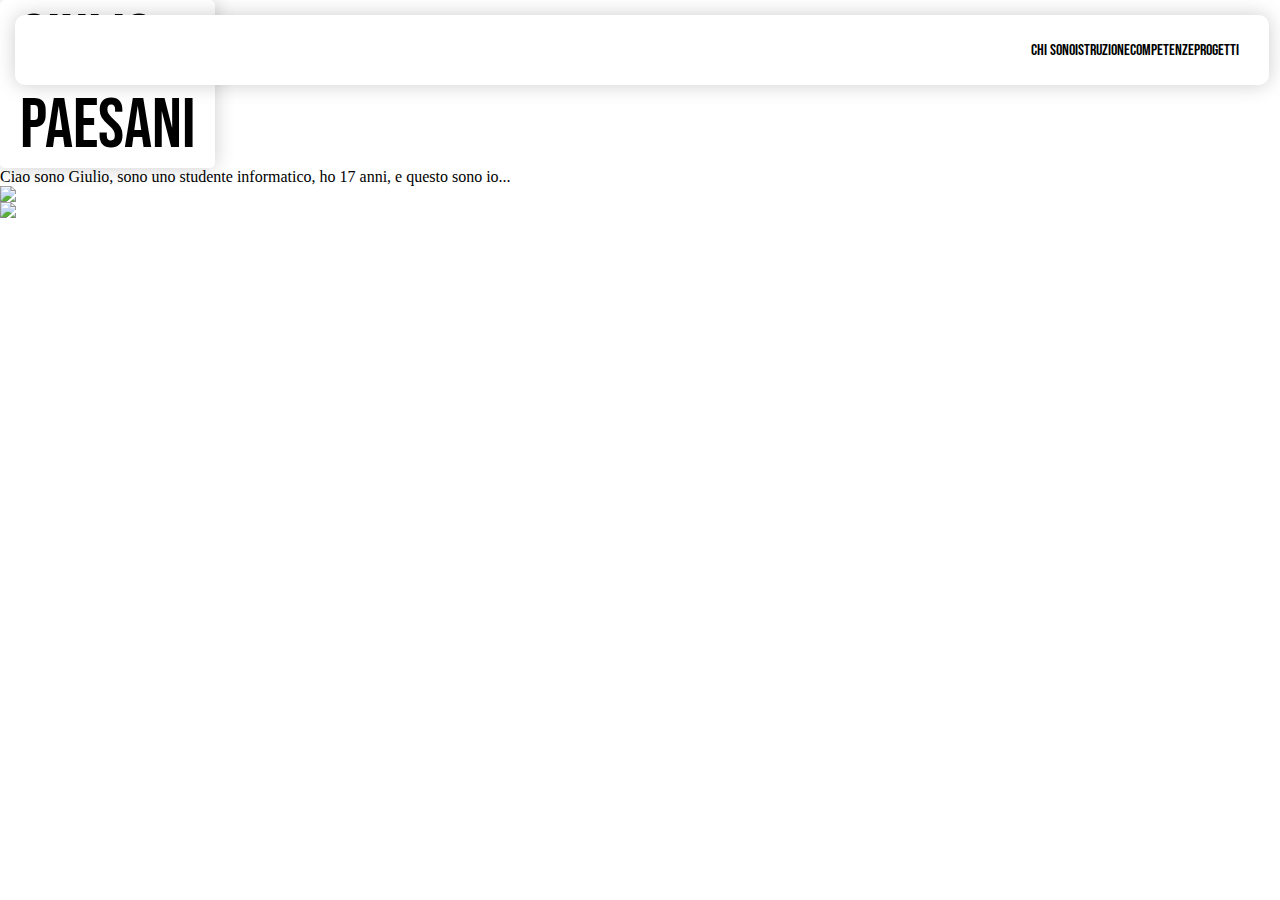
==== commit 831839ff: "Update image" ====
--- a/index.html
+++ b/index.html
@@ -1,127 +1,45 @@
-<!DOCTYPE html>
+<html>
+    <head>
+        <title>Giulio Paesani</title>
 
-<head>
-    <meta charset="UTF-8">
-    <meta http-equiv="X-UA-Compatible" content="IE=edge">
-    <title>GiulioAndCode - Home</title>
-    <link rel="shortcut icon" href="img/icon.png">
-    <link rel="stylesheet" href="style.css">
-    <link rel="preconnect" href="https://fonts.googleapis.com">
-    <link rel="preconnect" href="https://fonts.gstatic.com" crossorigin>
-    <link href="https://fonts.googleapis.com/css2?family=Bebas+Neue&display=swap" rel="stylesheet">
-    <link href="https://fonts.googleapis.com/css2?family=Roboto:wght@400;700&display=swap" rel="stylesheet">
-    <script src="script.js"></script>
-</head>
+        <link rel="preconnect" href="https://fonts.googleapis.com">
+        <link rel="preconnect" href="https://fonts.gstatic.com" crossorigin>
+        <link href="https://fonts.googleapis.com/css2?family=Bebas+Neue&family=Roboto:wght@400;500;700&display=swap" rel="stylesheet">
+   
+        <meta name="viewport" content="width=device-width">
+        <link rel="stylesheet" href="style.css">
+    </head>
 
-<body>
-    <div id="menu">
-        <div class="sezioneMenu" id="sezioneCorrente" onclick="openUrl('./index.html', '_self')">HOME</div>
-        <div class="sezioneMenu" onclick="openUrl('./pagine/discord.html', '_self')">DISCORD</div>
-        <div class="sezioneMenu" onclick="openUrl('./pagine/chisono.html', '_self')">CHI SONO</div>
-    </div>
+    <body>
+        <div id="navbar">
+            <div id="menu">
+                <div>Chi sono</div>
+                <div>Istruzione</div>
+                <div>Competenze</div>
+                <div>Progetti</div>
+            </div>
 
-    <div id="containerSuperiore">
-        <img src="img/Profilo.png" alt="GiulioAndCode" id="profiloHome">
-        <div id="title">HOME</div>
-    </div>
-    <div id="seguimiSuHome">
-        <div>Seguimi su</div>
-        <div onclick="openUrl('https:/\/www.youtube.com/channel/UCK6QwAdGWOWN9AT1_UQFGtA', '_blank')"><img
-                src="img/youtube icon.png" alt="Youtube icon">YOUTUBE</div>
-        <div onclick="openUrl('https:/\/discord.gg/bTF589dQd6', '_blank')"><img src="img/discord icon.png"
-                alt="Discord icon">DISCORD</div>
-    </div>
-
-    <div id="container">
-        <img src="img/right-arrow.png" alt="Freccetta" id="freccia">
-        <div class="titleContainer">Ogni settimana nuovi contenuti</div>
-        <div id="contenuti">
-            <div class="sezioneContenuto">
-                <div class="imgContenuto"><img src="img/discordBot.jpg" alt="Discord"></div>
-                <div class="titleContenuto">Discord Bot</div>
-                <div class="descriptionContenuto">Tutorial su come creare tantissimi comandi e funzioni per il vostro
-                    Bot Discord da aggiungere nel server con i vostri amici, e divertirvi tutti insieme</div>
-                <div class="buttonContenuto"
-                    onclick="openUrl('https:/\/www.youtube.com/watch?v=vHZDqH1rW4c&list=PLn5i4wacySbGucoY24AE-cmNUS2B2lnBo', '_blank')">
-                    <img src="img/youtube icon.png" alt="Youtube icon">GUARDA
-                    ORA
+            <div id="midNav">
+                <div>
+                    <p id="title">Giulio<br>Paesani</p>
+                    <p id="subtitle">Ciao sono Giulio, sono uno studente informatico, ho 17 anni, e questo sono io...</p>
                 </div>
             </div>
-            <div class="sezioneContenuto">
-                <div class="imgContenuto"><img src="img/intrattenimento.jpg" alt="Intrattenimento"></div>
-                <div class="titleContenuto">Intrattenimento</div>
-                <div class="descriptionContenuto">Video non solo sulla programmazione, anche più intrattenitivi come
-                    test, sfide e molto molto altro</div>
-                <div class="buttonContenuto"
-                    onclick="openUrl('https:/\/www.youtube.com/watch?v=MzjHXEWVbFQ&list=PLn5i4wacySbHDuZxyi06kzeUpbCPVLQvc', '_blank')">
-                    <img src="img/youtube icon.png" alt="Youtube icon">GUARDA
-                    ORA
-                </div>
-            </div>
-            <div class="sezioneContenuto">
-                <div class="imgContenuto"><img src="img/designSiti.jpg" alt="Design siti"> </div>
-                <div class="titleContenuto">Design siti web</div>
-                <div class="descriptionContenuto">Non sono un professionista ma mi piace dare sfogo alla fantasia
-                    creando e progettando il design di siti, magari rimodernizzandone alcuni famosi</div>
-                <div class="buttonContenuto"
-                    onclick="openUrl('https:/\/www.youtube.com/watch?v=DNi-oWcx5lM&list=PLn5i4wacySbH2RL-jC-N4Krj1STp4Haid', '_blank')">
-                    <img src="img/youtube icon.png" alt="Youtube icon">GUARDA
-                    ORA
-                </div>
-            </div>
-            <div class="sezioneContenuto">
-                <div class="imgContenuto"><img src="img/creareSiti.jpg" alt="Creare siti"></div>
-                <div class="titleContenuto">Creare siti web</div>
-                <div class="descriptionContenuto">Serie di video in cui insieme andiamo a creare siti web con l'utilizzo
-                    di HTML, Css e Javascript</div>
-                <div class="buttonContenuto"
-                    onclick="openUrl('https:/\/www.youtube.com/watch?v=vHZDqH1rW4c&list=PLn5i4wacySbGucoY24AE-cmNUS2B2lnBo', '_blank')">
-                    <img src="img/youtube icon.png" alt="Youtube icon">GUARDA
-                    ORA
-                </div>
-            </div>
-            <div class="sezioneContenuto">
-                <div class="imgContenuto"><img src="img/altriTutorial.jpg" alt="Altri tutorial"></div>
-                <div class="titleContenuto">Tutorial vari</div>
-                <div class="descriptionContenuto">Non solo tutorial incentrati sulla programmazione, ma anche di più
-                    particolari. Come utilizzare software, siti, programmmi e molto altro</div>
-                <div class="buttonContenuto"
-                    onclick="openUrl('https:/\/www.youtube.com/watch?v=WTTy-tZXm9A&list=PLn5i4wacySbFZixg9Ecs6Xb7ujmdmFNQZ', '_blank')">
-                    <img src="img/youtube icon.png" alt="Youtube icon">GUARDA
-                    ORA
-                </div>
-            </div>
-            <div class="sezioneContenuto">
-                <div class="imgContenuto"><img src="img/altro.jpg" alt="Altro"></div>
-                <div class="titleContenuto">Molto altro...</div>
-                <div class="descriptionContenuto">Tantissimi contenuti nuovi tutte le settimane, tra tutorial e
-                    intrattenimento ci divertiamo tutti assieme</div>
-                <div class="buttonContenuto"
-                    onclick="openUrl('https:/\/www.youtube.com/watch?v=9m5AaHNXpHY&list=PLn5i4wacySbEVPhaZRaSQ1DZO8t0Mikj5', '_blank')">
-                    <img src="img/youtube icon.png" alt="Youtube icon">GUARDA
-                    ORA
-                </div>
+
+            <div id="midNav2">
+                <img src="./img/Giulio.webp" id="imgGiulio">
             </div>
         </div>
-        <div class="titleContainer">Il mio server Discord</div>
-        <div id="discord">
-            <div id="discordTesti">
-                <div id="discordTitle">GiulioAndCommunity</div>
-                <div id="discordDescription">Un server Discord in cui tutti noi possiamo parlare assieme, discutere di
-                    programmazione o di affari nostri, divertirci e molto altro. Molti canali e comandi gestiti dal mio
-                    bot realizzato personalmente che ci offre una esperienza nel server super gradevole, tutti i mesi
-                    nuove novità.<br>Venite ed entrate per divertirci tutti insieme</div>
-                <div id="discordButton">
-                    <div onclick="openUrl('https:/\/discord.gg/bTF589dQd6', '_blank')"><img src="img/discord icon.png"
-                            alt="Discord icon">ENTRA SUBITO</div>
-                    <div onclick="openUrl('./pagine/discord.html', '_self')">ALTRE INFO</div>
-                </div>
+
+        <div id="content">
+           <div id="arrowContainer">
+                <img src="./img/arrow.png">
             </div>
-            <div id="discordImg">
-                <img src="img/GiulioAndCommunity.jpg" alt="GiulioAndCommunity">
-            </div>
+ 
+            <div class="contentContainer"></div>
+            <div class="contentContainer"></div>
+            <div class="contentContainer"></div>
+            <div class="contentContainer"></div>
         </div>
-    </div>
-</body>
-
+    </body>
 </html>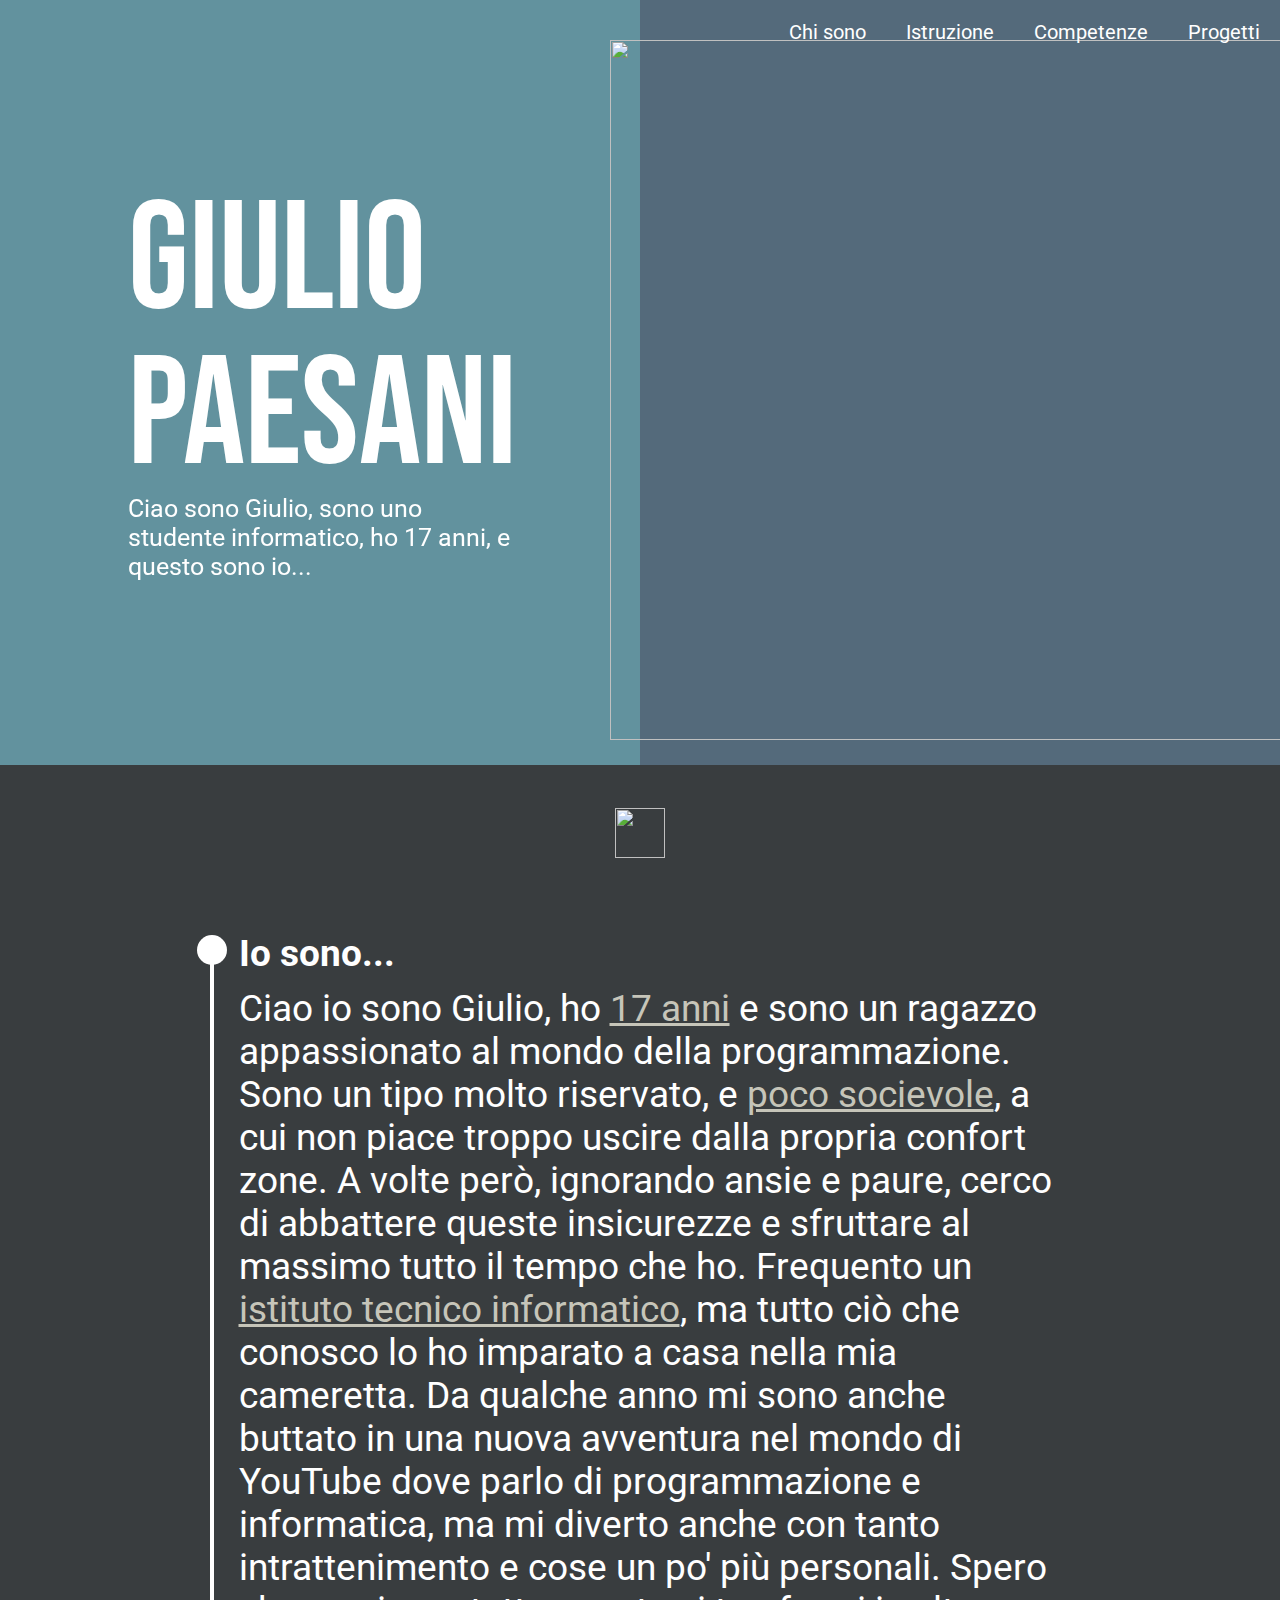
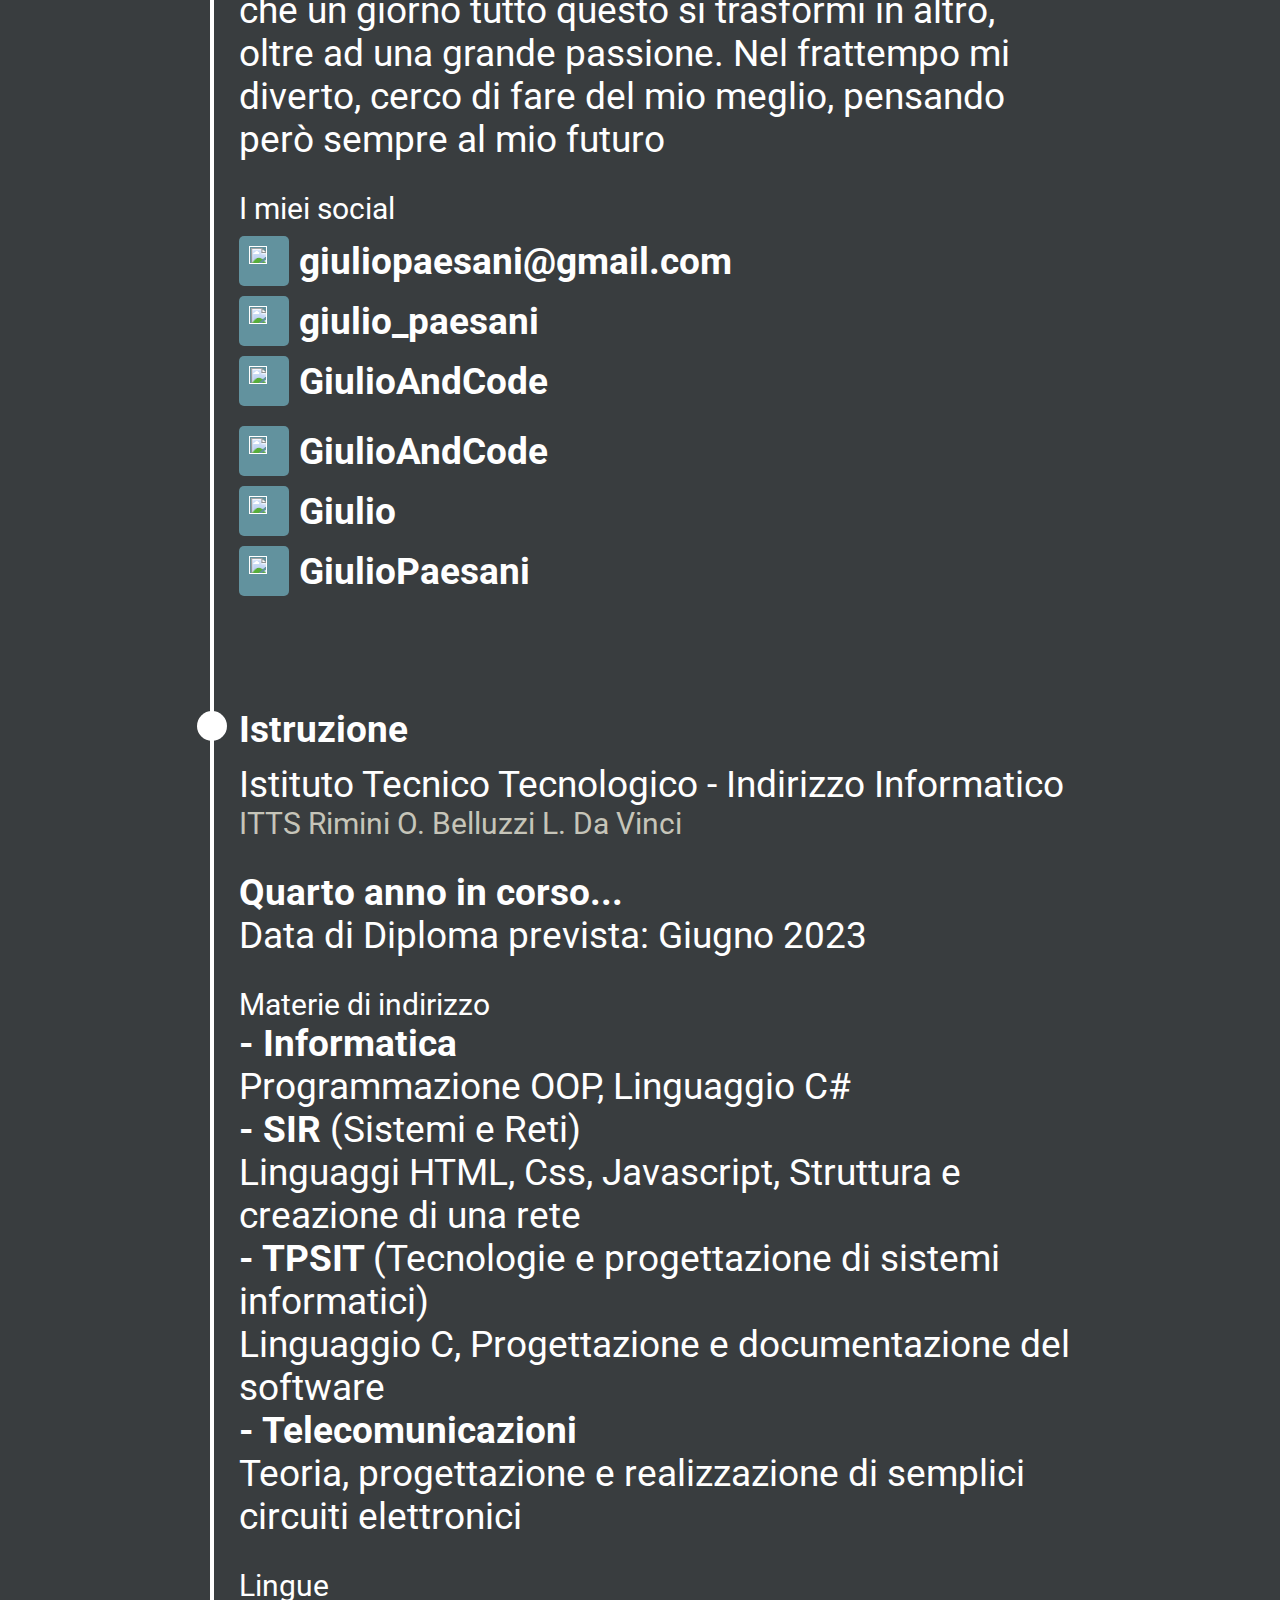
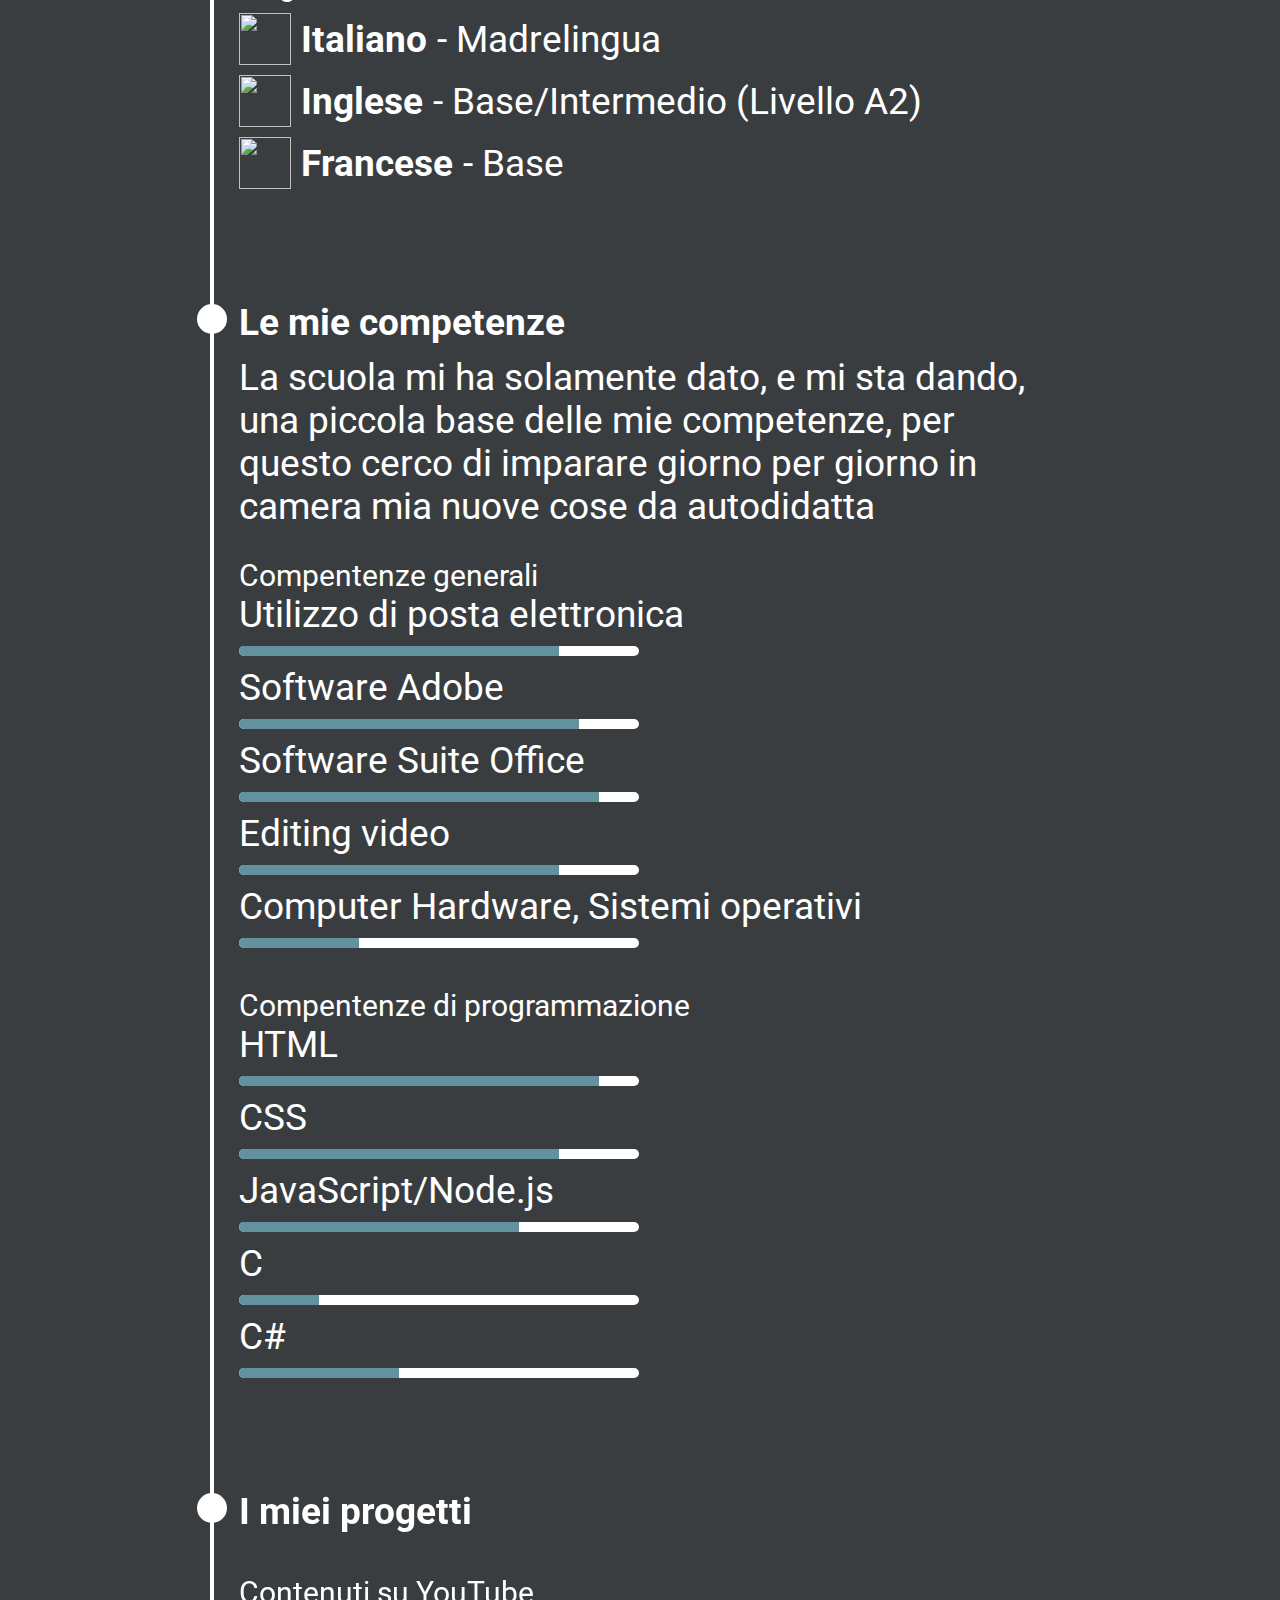
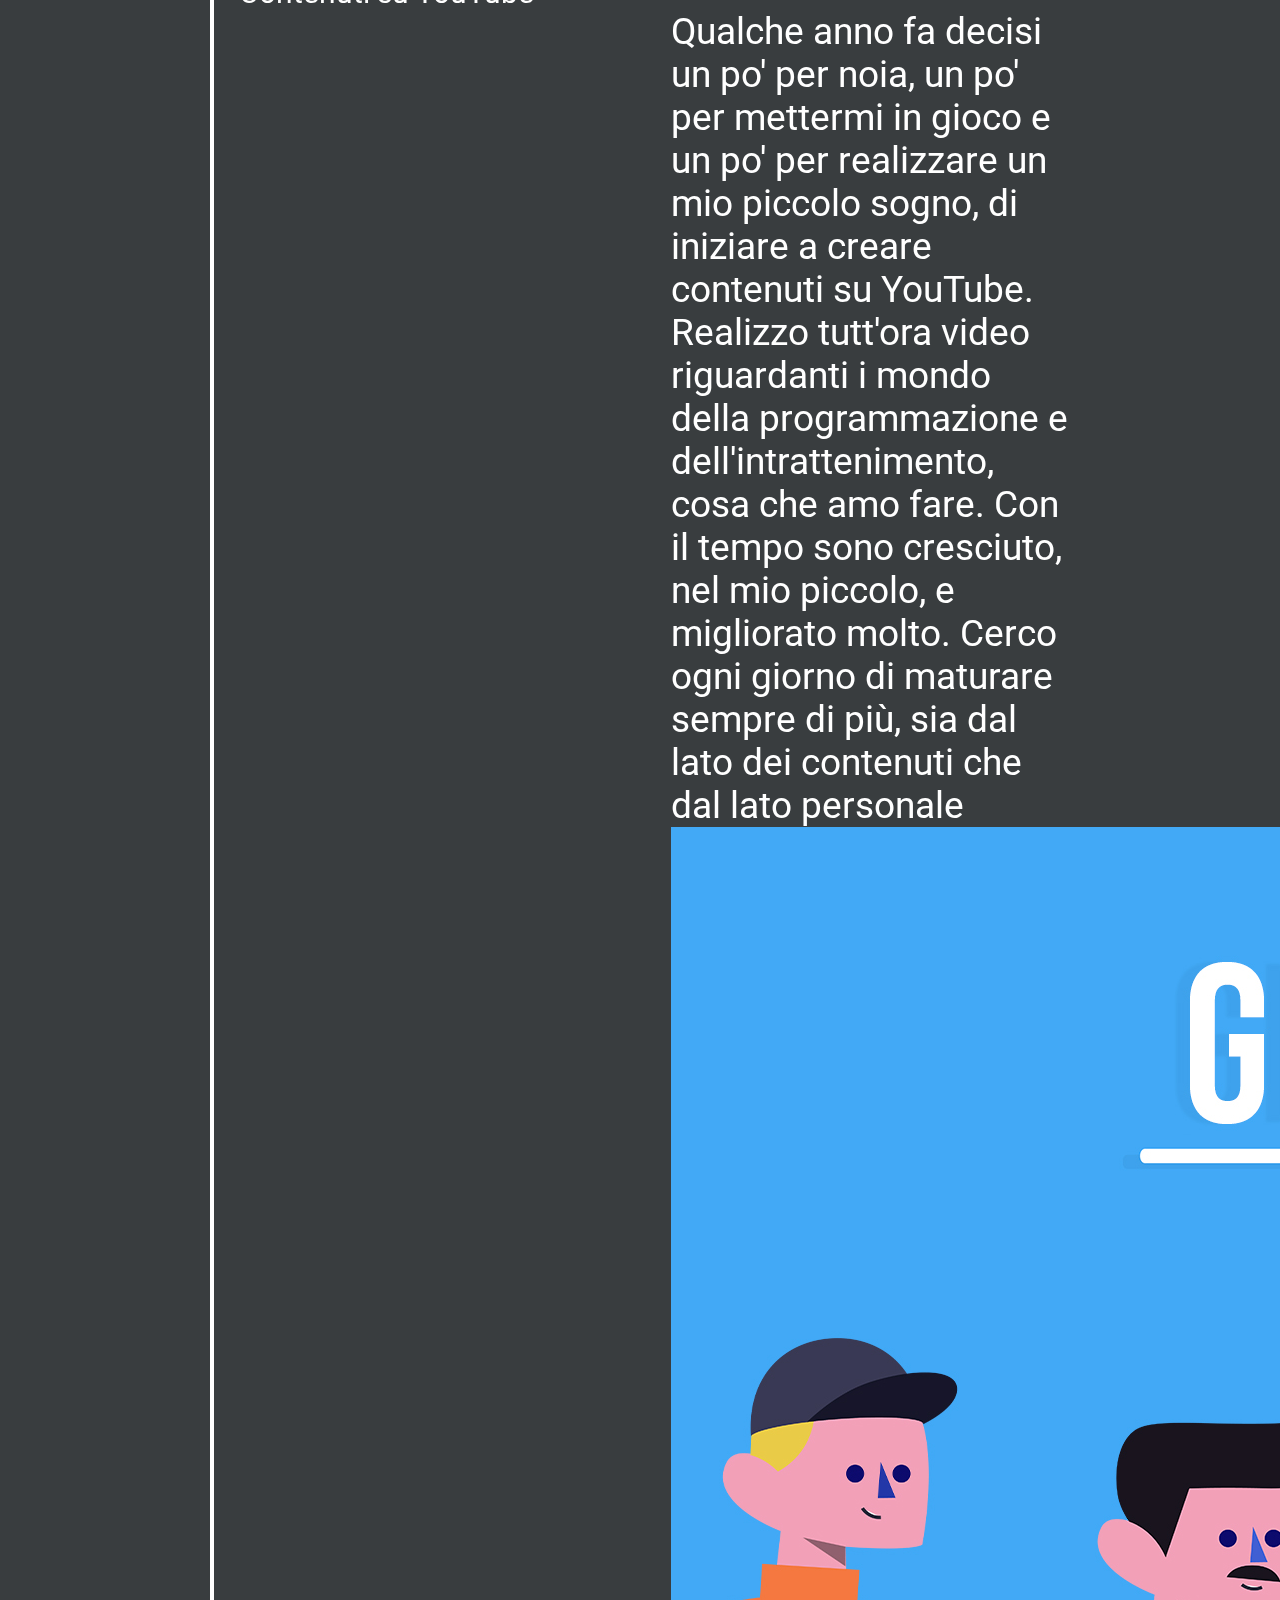
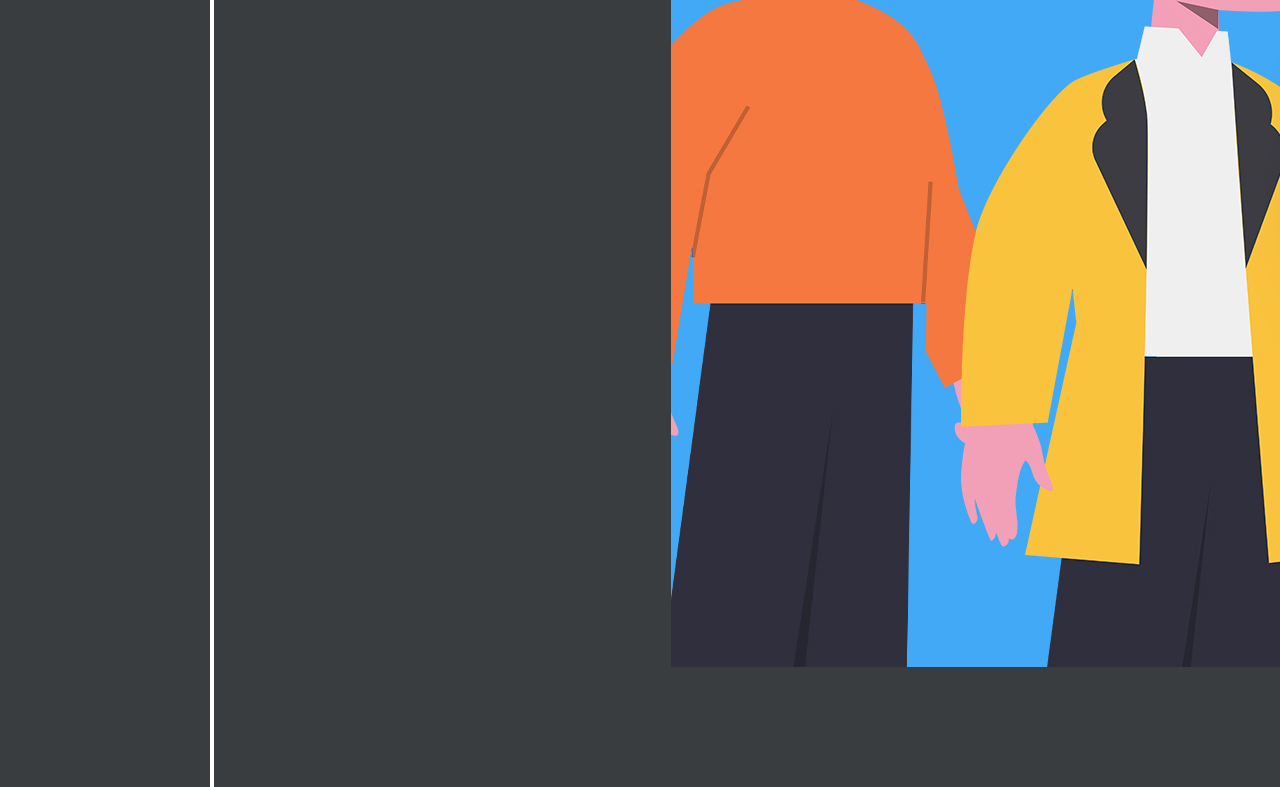
==== commit 62dc92fd: "Add "I miie progetti"" ====
--- a/index.html
+++ b/index.html
@@ -8,6 +8,8 @@
    
         <meta name="viewport" content="width=device-width">
         <link rel="stylesheet" href="style.css">
+
+        <link rel="shortcut icon" href="./img/icon.png" type="image/x-icon">
     </head>
 
     <body>
@@ -36,10 +38,165 @@
                 <img src="./img/arrow.png">
             </div>
  
-            <div class="contentContainer"></div>
-            <div class="contentContainer"></div>
-            <div class="contentContainer"></div>
-            <div class="contentContainer"></div>
+            <div class="contentContainer" titolo="Io sono...">
+                <div class="bigText">
+                    Ciao io sono Giulio, ho <span class="underlineText tertiaryText">17 anni</span> e sono un ragazzo appassionato al mondo della programmazione. 
+                    Sono un tipo molto riservato, e <span class="underlineText tertiaryText">poco socievole</span>, a cui non piace troppo uscire dalla propria confort zone. A volte però, ignorando ansie e paure, cerco di abbattere queste insicurezze e sfruttare al massimo tutto il tempo che ho.
+                    Frequento un <span class="underlineText tertiaryText">istituto tecnico informatico</span>, ma tutto ciò che conosco lo ho imparato a casa nella mia cameretta. 
+                    Da qualche anno mi sono anche buttato in una nuova avventura nel mondo di YouTube dove parlo di programmazione e informatica, ma mi diverto anche con tanto intrattenimento e cose un po' più personali. Spero che un giorno tutto questo si trasformi in altro, oltre ad una grande passione. 
+                    Nel frattempo mi diverto, cerco di fare del mio meglio, pensando però sempre al mio futuro
+                </div>
+
+                <div class="contentSubtitle mediumText">I miei social</div>
+                <div>
+                    <div class="socialColumn">
+                        <a href="">
+                            <div class="socialButton">
+                                <div class="socialButtonImg"><img src="./img/mail.png"></div>
+                                <div><span class="bigText boldText">giuliopaesani@gmail.com</span></div>
+                            </div>
+                        </a>
+                        <a href="">
+                            <div class="socialButton">
+                                <div class="socialButtonImg"><img src="./img/instagram.png"></div>
+                                <div><span class="bigText boldText">giulio_paesani</span></div>
+                            </div>
+                        </a>
+                        <a href="">
+                            <div class="socialButton">
+                                <div class="socialButtonImg"><img src="./img/discord.png"></div>
+                                <div><span class="bigText boldText">GiulioAndCode</span></div>
+                            </div>
+                        </a>
+                    </div>
+                    <div class="socialColumn">
+                        <a href="">
+                            <div class="socialButton">
+                                <div class="socialButtonImg"><img src="./img/youtube.png"></div>
+                                <div><span class="bigText boldText">GiulioAndCode</span></div>
+                            </div>
+                        </a>
+                        <a href="">
+                            <div class="socialButton">
+                                <div class="socialButtonImg"><img src="./img/youtube.png"></div>
+                                <div><span class="bigText boldText">Giulio</span></div>
+                            </div>
+                        </a>
+                        <a href="">
+                            <div class="socialButton">
+                                <div class="socialButtonImg"><img src="./img/github.png"></div>
+                                <div><span class="bigText boldText">GiulioPaesani</span></div>
+                            </div>
+                        </a>
+                    </div>
+                </div>
+            </div>
+            <div class="contentContainer" titolo="Istruzione">
+                <div class="bigText">Istituto Tecnico Tecnologico - Indirizzo Informatico</div>
+                <div class="mediumText tertiaryText">ITTS Rimini O. Belluzzi L. Da Vinci</div>
+
+                <div class="contentSubtitle bigText boldText">Quarto anno in corso...</div>
+                <div class="bigText">Data di Diploma prevista: Giugno 2023</div>
+
+
+                <div class="contentSubtitle mediumText">Materie di indirizzo</div>
+                <div class="bigText">
+                    <span class="bigText boldText">- Informatica</span><br>
+                    Programmazione OOP, Linguaggio C#<br>
+                    <span class="bigText boldText">- SIR </span>(Sistemi e Reti)<br>
+                    Linguaggi HTML, Css, Javascript, Struttura e creazione di una rete<br>
+                    <span class="bigText boldText">- TPSIT </span>(Tecnologie e progettazione di sistemi informatici)<br>
+                    Linguaggio C, Progettazione e documentazione del software<br>
+                    <span class="bigText boldText">- Telecomunicazioni</span><br>
+                    Teoria, progettazione e realizzazione di semplici circuiti elettronici<br>
+                </div>
+                
+                <div class="contentSubtitle mediumText">Lingue</div>
+                <div class="lingue">
+                    <img src="./img/italiano.png">
+                    <span class="bigText boldText">Italiano</span><span class="bigText">- Madrelingua</span>
+                </div>
+                <div class="lingue">
+                    <img src="./img/inglese.png">
+                    <span class="bigText boldText">Inglese</span><span class="bigText">- Base/Intermedio (Livello A2)</span>
+                </div>
+                <div class="lingue">
+                    <img src="./img/francese.png">
+                    <span class="bigText boldText">Francese</span><span class="bigText">- Base</span>
+                </div>
+
+            </div>
+            <div class="contentContainer" titolo="Le mie competenze">
+                <div class="bigText">
+                    La scuola mi ha solamente dato, e mi sta dando, una piccola base delle mie competenze, per questo cerco di imparare giorno per giorno in camera mia nuove cose da autodidatta    
+                </div>
+
+                <div>
+                    <div class="competenzeColumn">
+                        <div class="contentSubtitle mediumText">Compentenze generali</div>
+                        <div>
+                            <div class="bigText">Utilizzo di posta elettronica</div>
+                            <div class="progress"><div style="width: 80%"></div></div>
+                        </div>
+                        <div>
+                            <div class="bigText">Software Adobe</div>
+                            <div class="progress"><div style="width: 85%"></div></div>
+                        </div>
+                        <div>
+                            <div class="bigText">Software Suite Office</div>
+                            <div class="progress"><div style="width: 90%"></div></div>
+                        </div>
+                        <div>
+                            <div class="bigText">Editing video</div>
+                            <div class="progress"><div style="width: 80%"></div></div>
+                        </div>
+                        <div>
+                            <div class="bigText">Computer Hardware, Sistemi operativi</div>
+                            <div class="progress"><div style="width: 30%"></div></div>
+                        </div>
+                    </div>
+                    <div class="competenzeColumn">
+                        <div class="contentSubtitle mediumText">Compentenze di programmazione</div>
+                        <div>
+                            <div class="bigText">HTML</div>
+                            <div class="progress"><div style="width: 90%"></div></div>
+                        </div>
+                        <div>
+                            <div class="bigText">CSS</div>
+                            <div class="progress"><div style="width: 80%"></div></div>
+                        </div>
+                        <div>
+                            <div class="bigText">JavaScript/Node.js</div>
+                            <div class="progress"><div style="width: 70%"></div></div>
+                        </div>
+                        <div>
+                            <div class="bigText">C</div>
+                            <div class="progress"><div style="width: 20%"></div></div>
+                        </div>
+                        <div>
+                            <div class="bigText">C#</div>
+                            <div class="progress"><div style="width: 40%"></div></div>
+                        </div>
+                    </div>
+                </div>
+            </div>
+            <div class="contentContainer"  titolo="I miei progetti">
+                <div class="contentSubtitle mediumText">Contenuti su YouTube</div>
+                <div class="project bigText">
+                    Qualche anno fa decisi un po' per noia, un po' per
+mettermi in gioco e un po' per realizzare un mio
+piccolo sogno, di iniziare a creare contenuti su
+YouTube. Realizzo tutt'ora video riguardanti i
+mondo della programmazione e
+dell'intrattenimento, cosa che amo fare.
+Con il tempo sono cresciuto, nel mio piccolo, e 
+migliorato molto. Cerco ogni giorno di maturare 
+sempre di più, sia dal lato dei contenuti che dal
+lato personale
+                        <!-- <div class="projectImg"></div> -->
+                        <img src="./img/GiulioAndCommunity.jpg" align="top">
+            </div>
+            </div>
         </div>
     </body>
 </html>--- a/style.css
+++ b/style.css
@@ -1,657 +1,342 @@
 *{
-    padding:0;
+    padding: 0;
     margin: 0;
+}
+
+:root{
+    /*Color*/ 
+    --primary:#62929E;
+    --secondary:#546A7B;
+    --tertiary: #C6C5B9;
+    --white: #ffffff;
+    --black: #393D3F;
+
+    /*Font*/
+    --roboto: 'Roboto', sans-serif;
+    --bebas: 'Bebas Neue', cursive;
+
+    /*Font size*/
+    --mega: 155px;
+    --big: 37px;
+    --medium: 30px;
+    --small: 25px;
+    --mini: 20px;
+}
+
+.bigText{
+    font-size: var(--big);
+}
+.mediumText{
+    font-size: var(--medium);
+}
+.tertiaryText{
+    color: var(--tertiary)
+}
+.underlineText{
+    text-decoration: underline;
+}
+.boldText{
+    font-weight: bold;
+}
+
+body{
+    background-color: var(--primary);
+    color: var(--white);
+
+    font-family: var(--roboto);
+}
+
+a{
     text-decoration: none;
-
-}
-
-/*MENU*/
+    color: var(--white);
+}
+#navbar{
+    width:100%;
+    height:85%;
+    position: fixed;
+    display: flex;
+    align-items: center;
+    justify-content: center;
+    flex-direction: row;
+}
+#content{
+    background-color: var(--black);
+    width:100%;
+    height: fit-content;
+    min-height: 1000px;
+    position: relative;
+    top: 85%;
+    display: flex;
+    align-items: flex-end;
+    justify-content: center;
+    flex-direction: column;
+}
+
 #menu{
-    width:calc(98% - 30px);
-    height: 70px;
-    background-color: white;
-    margin: 15px auto;
-    box-shadow: 0px 0px 20px 0px rgba(0,0,0,0.2);
-    border-radius: 10px;
-    display:flex;
-    align-items: center;
-    justify-content: flex-end;
-    font-family: 'Bebas Neue', cursive;
-    padding-right: 30px;
-    z-index: 0;
-    position: absolute;
+    position: absolute;
+    top: 20px;
+    right: 0;
+    display: flex;
+    align-items: center;
+    justify-content: space-around;
+    z-index: 10;
+}
+#menu div{
+    font-family: var(--roboto);
+    color: var(--white);
+    display: flex;
+    align-items: center;
+    justify-content: center;
+    padding: 0 20px;
+    font-size: var(--mini);
+    cursor: pointer;
+    transition: all 0.2s ease-in-out;
+}
+#menu div:hover{
+    transform: scale(1.03);
+    text-shadow: 0px 0px 5px rgba(0, 0, 0, 0.548);
+}
+#midNav{
+    width: 50%;
+    height: 100%;
+    display: flex;
+    align-items: center;
+    justify-content: center;
+    flex-direction: column;
+}
+#midNav > div{
+    width: 60%;
+    height: fit-content;
+    z-index: 20;
+}
+#title{
+    width: fit-content;
+    font-family: var(--bebas);
+    color: var(--white);
+    font-size: var(--mega);
+    line-height: var(--mega);
+}
+#subtitle{
+    width: fit-content;
+    font-family: var(--roboto);
+    color: var(--white);
+    font-size: var(--small);
+}
+
+#midNav2{
+    width: 50%;
+    height: 100%;
+    display: flex;
+    align-items: center;
+    justify-content: center;
+    flex-direction: column;
+    z-index: 5;
+    background-color: var(--secondary);
+}
+#imgGiulio{
+    width:700px;
+    position: absolute;
+    top:40px;
+}
+
+#arrowContainer{
+    width:100%;
+    height: 15vh;
+    display: flex;
+    align-items: center;
+    justify-content: center;
+    margin-bottom: 50px;
+}
+#arrowContainer img{
+    width: 50px;
+}
+.contentContainer{
+    width: 65%;
+    height: fit-content;
+    min-height: 400px; /*!Togliere*/
+    border-left: solid var(--white) 4px;
+    position: relative;
+    margin:0 auto;
+    padding: var(--big) 0px 120px 25px;
+}
+.contentContainer::before{
+    content: "";
+    position: absolute;
+    width:30px;
+    height: 30px;
+    border-radius: 50%;
+    background-color: var(--white);
+    top: calc(-1 * 30px / 2);
+    left: calc(-1 * 30px / 2 - 2px);
+}
+.contentContainer::after{
+    content: attr(titolo);
+    color: var(--white);
+    font-size: var(--big);
+    font-family: var(--roboto);
+    font-weight: bold;
+    position: absolute;
+    top: calc(-1 * var(--big) / 2);
+    left: 25px;
+}
+.contentSubtitle{
+    margin-top:30px;
+}
+.socialColumn{
+    width: fit-content;
+    display: inline-block;
+    margin-right: 20px;
+}
+.socialButton{
+    width: fit-content;
+    height: fit-content;
+    margin: 10px 0;
+    display: flex;
+    align-items: center;
+    justify-content: center;
+    flex-direction: row;
+}
+.socialButtonImg{
+    width:50px;
+    height: 50px;
+    background-color: var(--primary);
+    border-radius: 5px;
+    display: flex;
+    align-items: center;
+    justify-content: center;
+    margin-right: 10px;
+}
+.socialButtonImg img{
+    width:60%;
+}
+.lingue{
+    width: fit-content;
+    height: fit-content;
+    display: flex;
+    align-items: center;
+    justify-content: center;
+    flex-direction: row;
+    margin: 10px 0;
+}
+.lingue img{
+    height: calc(var(--big) + 15px);
+    margin-right: 10px;
+}
+.lingue span{
+    margin-right: 10px;
+}
+
+.competenzeColumn{
+    display: inline-block;
+    margin-right: 20px;
+}
+.progress{
+   width:400px;
+   height: 10px;
+   background-color: var(--white);
+   border-radius: 5px;
+   position: relative;
+   overflow: hidden;
+   margin: 10px 0;
+}
+
+@keyframes progressAnimation {
+    0%{
+        width: attr(perc);
+    }
+    30%{
+        width: 0;
+    }
+    100%{
+        width: attr(perc);
+    }
+  }
+
+.progress div{
+    content: "";
+    background-color: var(--primary);
+    position: absolute;
+    height: 10px;
     top:0;
-    left:15px;
-}
-.sezioneMenu{
-    width:fit-content;
-    margin:0 10px;
-    font-size:22px;
-    cursor: pointer;
-    transition: all 0.1s ease-in-out;
-}
-.sezioneMenu:hover{
-    transform:scale(1.1);
-}
-#sezioneCorrente{
-    font-size:25px;
-    color:#0099FF
-}
-
-/*CONTAINER SUPERIORE*/
-#containerSuperiore{
-    width: 100%;
-    height: 85vh;
-    display: flex;
-    align-items: center;
-    justify-content: center;
-    position: relative;
-    overflow: hidden;
-    pointer-events:none;
-}
-#title{
-    width:fit-content;
-    height: fit-content;
-    font-size: 70px;
-    padding:0px 20px;
-    font-family: 'Bebas Neue', cursive;
-    box-shadow: 0px 0px 20px 0px rgba(0,0,0,0.2);
-    border-radius: 5px;
-}
-#profiloHome{
-    width:600px;
-    position: absolute;
-    top:40px;
-    left:100px;
-}
-#profiloDiscord{
-    width:600px;
-    position: absolute;
-    top:40px;
-    left:250px;
-    z-index: 5;
-}
-#profiloPersonaggio1{
-    width:500px;
-    position: absolute;
-    top:100px;
-    left:-70px;
-}
-#profiloPersonaggio2{
-    width:500px;
-    position: absolute;
-    top:120px;
-    right:340px;
-    transform: scaleX(-1);
-}
-#profiloPersonaggio3{
-    width:600px;
-    position: absolute;
-    top:70px;
-    right:-100px;
-    transform: scaleX(-1);
-}
-#profiloChiSono{
-    width:700px;
-    position: absolute;
-    top:40px;
-    left:100px;
-}
-#seguimiSuHome{
-    width:300px;
-    height: 200px;
-    background-color: white;
-    box-shadow: 0px 0px 20px 0px rgba(0,0,0,0.2);
-    border-radius: 10px;
-    position: absolute;
-    right: 30px;
-    bottom: calc(15vh + 30px);
-    display: flex;
-    align-items: center;
-    justify-content: center;
-    flex-direction: column;
-}
-#seguimiSuHome div:nth-child(1){
-    font-size: 40px;
-    font-family: 'Bebas Neue', cursive;
-}
-#seguimiSuHome div:nth-child(2) , #seguimiSuHome div:nth-child(3){
-    width: 80%;
-    height: 50px;
-    background-color: white;
-    box-shadow: 0px 0px 20px 0px rgba(0,0,0,0.2);
-    border-radius: 25px;
-    margin:5px 0;
-    display: flex;
-    align-items: center;
-    justify-content: center;
-    flex-direction: row;
-    font-size: 30px;
-    font-family: 'Bebas Neue', cursive;
-    transition: all 0.2s ease-in-out;
-    cursor: pointer;
-}
-#seguimiSuHome div:nth-child(2){
-    color:#F51F1F;
-}
-#seguimiSuHome div:nth-child(2):hover{
-    background-color:#f84949;
-    color:white;
-    transform: scale(1.05);
-}
-#seguimiSuHome div:nth-child(3){
-    color:#5865F2;
-}
-#seguimiSuHome div:nth-child(3):hover{
-    background-color:#828dfd;
-    color:white;
-    transform: scale(1.05);
-}
-#seguimiSuHome div img{
-    width:30px;
-    margin-right: 10px;
-}
-
-/*CONTAINER*/
-#container{
-    width:100%;
-    height: fit-content;
-    min-height: 2000px;
-    background-color: white;
-    z-index: 10;
-    box-shadow: 0px 0px 20px 0px rgba(0,0,0,0.2);
-    border-radius: 20px 20px 0 0;
-    text-align: center;
-}
-#containerDiscord{
-    width:100%;
-    height: fit-content;
-    min-height: 1450px;
-    background-color: white;
-    z-index: 10;
-    box-shadow: 0px 0px 20px 0px rgba(0,0,0,0.2);
-    border-radius: 20px 20px 0 0;
-    text-align: center;
-}
-#containerChiSono{
-    width:100%;
-    height: fit-content;
-    min-height: 900px;
-    background-color: white;
-    z-index: 10;
-    box-shadow: 0px 0px 20px 0px rgba(0,0,0,0.2);
-    border-radius: 20px 20px 0 0;
-    text-align: center;
-}
-#freccia{
-    width: 40px;
-    margin-top:10px;
-    margin-bottom:100px;
-}
-.titleContainer{
-    width:95%;
-    height:50px;
-    margin:0 auto;
-    font-family: 'Roboto', sans-serif;
-    font-size: 30px;
-    font-weight: bold;
-    text-align: start;
-    position: relative;
-    padding-left: 10px;
-}
-.titleContainer::after{
-    content: "";
-    width:100%;
-    background-color: black;
-    height: 4px;
-    position: absolute;
-    top:37px;
-    left:0;
-    border-radius: 2px;
-}
-#contenuti{
-    width:90%;
-    height: fit-content;
-    margin:0 auto;
-}
-.sezioneContenuto{
-    width:400px;
-    height: 550px;
-    margin:30px;
-    background-color: white;
-    box-shadow: 0px 0px 20px 0px rgba(0,0,0,0.2);
-    border-radius: 10px;
-    display: inline-block;
-}
-.imgContenuto{
-    width: 90%;
-    height: 250px;
-    overflow: hidden;
-    border-radius: 15px;
-    display: flex;
-    align-items: center;
-    justify-content: center;
-    margin: 5% auto;
-}
-.imgContenuto img{
-    width: 120%;
-}
-.titleContenuto{
-    text-align: start;
-    font-family: 'Roboto', sans-serif;
-    font-size: 30px;
-    font-weight: bold;
-    width:90%;
-    margin: 0 auto;
-}
-.descriptionContenuto{
-    text-align: start;
-    font-family: 'Roboto', sans-serif;
-    font-size: 20px;
-    width:90%;
-    height: 150px;
-    margin: 0 auto;
-}
-.buttonContenuto{
-    width: 170px;
-    height: 40px;
-    background-color: white;
-    box-shadow: 0px 0px 20px 0px rgba(0,0,0,0.2);
-    border-radius: 20px;
-    margin:5px 0;
-    display: flex;
-    align-items: center;
-    justify-content: center;
-    flex-direction: row;
-    font-size: 20px;
-    font-family: 'Bebas Neue', cursive;
-    transition: all 0.2s ease-in-out;
-    cursor: pointer;
-    color:#F51F1F;
-    margin:0 auto;
-}
-.buttonContenuto:hover{
-    background-color:#f84949;
-    color:white;
-    transform: scale(1.05);
-}
-.buttonContenuto img{
-    width:30px;
-    margin-right: 10px;
-}
-#discord{
-    width:70%;
-    height: 430px;
-    background-color: white;
-    box-shadow: 0px 0px 20px 0px rgba(0,0,0,0.2);
-    border-radius: 10px;
-    margin:30px auto;
-    display: flex;
-    align-items: center;
-    justify-content: center;
-    flex-direction: row;
-}
-#discordTesti{
-    width:60%;
-    height: 90%;
-}
-#discordImg{
-    width:60%;
-    height: 90%;
-    overflow: hidden;
-    border-radius: 15px;
-    display: flex;
-    margin-right: 2%;
-    align-items: center;
-    justify-content: center;
-}
-#discordImg img{
-    height: 100%;
-}
-#discordTitle{
-    text-align: start;
-    font-family: 'Roboto', sans-serif;
-    font-size: 30px;
-    font-weight: bold;
-    width:90%;
-    margin: 0 auto;
-}
-#discordDescription{
-    text-align: start;
-    font-family: 'Roboto', sans-serif;
-    font-size: 22px;
-    width:90%;
-    height: 150px;
-    margin: 0 auto;
-    height: 280px;
-}
-#discordButton{
-    width:90%;
-    height: 50px;
-    display: flex;
-    align-items: center;
-    justify-content: flex-start;
-    align-items: center;
-    flex-direction: row;
-    margin:0 auto;
-}
-#discordButton div{
-    height: 55px;
-    background-color: white;
-    box-shadow: 0px 0px 20px 0px rgba(0,0,0,0.2);
-    border-radius: 20px;
-    margin:5px 0;
-    padding:0 20px;
-    display: flex;
-    align-items: center;
-    justify-content: center;
-    flex-direction: row;
-    font-size: 25px;
-    font-family: 'Bebas Neue', cursive;
-    transition: all 0.2s ease-in-out;
-    cursor: pointer;
-    margin-right: 20px;
-}
-#discordButton div:nth-child(1){
-    width: 170px;
-    color:#5865F2;
-}
-#discordButton div:nth-child(2){
-    width: 100px;
-    color:#7556DF;
-}
-#discordButton div:nth-child(1):hover{
-    background-color:#828dfd;
-    color:white;
-    transform: scale(1.05);
-}
-#discordButton div:nth-child(2):hover{
-    background-color:rgb(159, 167, 250);
-    color:white;
-    transform: scale(1.05);
-}
-#discordButton div img{
-    width:32px;
-    margin-right: 10px;
-}
-
-
-#topicDiscord{
-    width:90%;
-    height: fit-content;
-    margin:0 auto;
-}
-.sezioneTopic{
-    width:400px;
-    height: 550px;
-    margin:30px;
-    background-color: white;
-    box-shadow: 0px 0px 20px 0px rgba(0,0,0,0.2);
-    border-radius: 10px;
-    display: inline-block;
-}
-.imgTopic{
-    width: 90%;
-    height: 250px;
-    overflow: hidden;
-    border-radius: 15px;
-    display: flex;
-    align-items: center;
-    justify-content: center;
-    margin: 5% auto;
-}
-.imgTopic img{
-    width: 100%;
-}
-.titleTopic{
-    text-align: start;
-    font-family: 'Roboto', sans-serif;
-    font-size: 30px;
-    font-weight: bold;
-    width:90%;
-    margin: 0 auto;
-    text-align: center;
-}
-.descriptionTopic{
-    text-align: start;
-    font-family: 'Roboto', sans-serif;
-    font-size: 20px;
-    width:90%;
-    height: 150px;
-    margin: 10px auto;
-}
-.buttonTopic{
-    visibility:hidden;
-}
-
-#changelog{
-    width:70%;
-    height: 430px;
-    background-color: white;
-    box-shadow: 0px 0px 20px 0px rgba(0,0,0,0.2);
-    border-radius: 10px;
-    margin:30px auto;
-    display: flex;
-    align-items: center;
-    justify-content: center;
-    flex-direction: row;
-}
-#changelogTesti{
-    width:60%;
-    height: 90%;
-}
-#changelogImg{
-    width:60%;
-    height: 90%;
-    overflow: hidden;
-    border-radius: 15px;
-    display: flex;
-    margin-left: 2%;
-    align-items: center;
-    justify-content: center;
-}
-#changelogImg img{
-    height: 100%;
-}
-#changelogTitle{
-    text-align: start;
-    font-family: 'Roboto', sans-serif;
-    font-size: 30px;
-    font-weight: bold;
-    width:90%;
-    margin: 0 auto;
-}
-#changelogDescription{
-    text-align: start;
-    font-family: 'Roboto', sans-serif;
-    font-size: 22px;
-    width:90%;
-    height: 150px;
-    margin: 0 auto;
-    height: 280px;
-}
-#changelogButton{
-    width:90%;
-    height: 50px;
-    display: flex;
-    align-items: center;
-    justify-content: flex-start;
-    align-items: center;
-    flex-direction: row;
-    margin:0 auto;
-}
-#changelogButton div{
-    height: 55px;
-    background-color: white;
-    box-shadow: 0px 0px 20px 0px rgba(0,0,0,0.2);
-    border-radius: 20px;
-    margin:5px 0;
-    padding:0 20px;
-    display: flex;
-    align-items: center;
-    justify-content: center;
-    flex-direction: row;
-    font-size: 25px;
-    font-family: 'Bebas Neue', cursive;
-    transition: all 0.2s ease-in-out;
-    cursor: pointer;
-    margin-right: 20px;
-}
-#changelogButton div:nth-child(1){
-    width: 170px;
-    color:#F51F1F;
-}
-#changelogButton div:nth-child(2){
-    width: 160px;
-    color:#7556DF;
-}
-#changelogButton div:nth-child(1):hover{
-    background-color:#f84949;
-    color:white;
-    transform: scale(1.05);
-}
-#changelogButton div:nth-child(2):hover{
-    background-color:rgb(159, 167, 250);
-    color:white;
-    transform: scale(1.05);
-}
-#changelogButton div img{
-    width:32px;
-    margin-right: 10px;
-}
-
-#buttonDiscord{
-    height: 70px;
-    background-color: white;
-    box-shadow: 0px 0px 20px 0px rgba(0,0,0,0.2);
-    border-radius: 20px;
-    margin:5px 0;
-    padding:0 20px;
-    display: flex;
-    align-items: center;
-    justify-content: center;
-    flex-direction: row;
-    font-size: 27px;
-    font-family: 'Bebas Neue', cursive;
-    transition: all 0.2s ease-in-out;
-    cursor: pointer;
-    margin:0 auto;
-    width: 200px;
-    color:#5865F2;
-}
-#buttonDiscord:hover{
-    background-color:#828dfd;
-    color:white;
-    transform: scale(1.05);
-}
-#buttonDiscord img{
-    width:34px;
-    margin-right: 10px;
-}
-
-/*CHI SONO*/
-#chiSono{
-    width:70%;
-    height: 430px;
-    background-color: white;
-    box-shadow: 0px 0px 20px 0px rgba(0,0,0,0.2);
-    border-radius: 10px;
-    margin:30px auto;
-    display: flex;
-    align-items: center;
-    justify-content: center;
-    flex-direction: row;
-}
-#chiSonoTesti{
-    width:70%;
-    height: 90%;
-}
-
-#chiSonoImg{
-    width:40%;
-    height: 90%;
-    overflow: hidden;
-    border-radius: 15px;
-    display: flex;
-    margin-right: 2%;
-    align-items: center;
-    justify-content: center;
-}
-#chiSonoImg img{
-    height: 100%;
-}
-#chiSonoTitle{
-    text-align: start;
-    font-family: 'Roboto', sans-serif;
-    font-size: 30px;
-    font-weight: bold;
-    width:90%;
-    margin: 0 auto;
-}
-#chiSonoDescription{
-    text-align: start;
-    font-family: 'Roboto', sans-serif;
-    font-size: 22px;
-    width:90%;
-    height: 150px;
-    margin: 0 auto;
-    height: 280px;
-}
-#riquadriContatti{
-    width:45%;
-    height: 200px;
-    margin:30px auto;
-    display: flex;
-    align-items: center;
-    justify-content: space-between;
-    flex-direction: row;
-}
-.riquadroContatti{
-    width: 45%;
-    height: 100%;
-    background-color: white;
-    box-shadow: 0px 0px 20px 0px rgba(0,0,0,0.2);
-    border-radius: 10px;
-}
-.titleRiquadro{
-    font-size: 30px;
-    font-family: 'Bebas Neue', cursive;
-    margin:10px auto;
-}
-.buttonRiquadro div{
-    width: fit-content;
-    height: 45px;
-    background-color: white;
-    box-shadow: 0px 0px 20px 0px rgba(0,0,0,0.2);
-    border-radius: 25px;
-    margin:10px auto;
-    padding:0 40px;
-    display: flex;
-    align-items: center;
-    justify-content: center;
-    flex-direction: row;
-    font-size: 22px;
-    font-family: 'Bebas Neue', cursive;
-    transition: all 0.2s ease-in-out;
-    cursor: pointer;
-}
-.buttonRiquadro div img{
-    width:30px;
-    margin-right: 10px;
-}
-.buttonRiquadro div:nth-child(1){
-    color:#F51F1F;
-}
-.buttonRiquadro div:nth-child(1):hover{
-    background-color:#f84949;
-    color:white;
-    transform: scale(1.05);
-}
-.buttonRiquadro div:nth-child(2){
-    color:#5865F2;
-}
-.buttonRiquadro div:nth-child(2):hover{
-    background-color:#828dfd;
-    color:white;
-    transform: scale(1.05);
+    left: 0;
+}
+.project{
+    width: 400px;
+    float: right;
+}
+
+ /*Tablet*/
+@media only screen and (max-width: 1000px) {
+    :root{
+        /*Font size*/
+        --mega: 85px;
+        --big: 28px;
+        --medium: 25px;
+        --small: 18px;
+        --mini: 18px;
+    }
+    .contentContainer{
+        width: 80%;
+    }
+}
+
+/*Phone*/
+@media only screen and (max-width: 450px) {
+  :root{
+       /*Font size*/
+       --mega: 70px;
+       --big: 22px;
+       --medium: 20px;
+       --small: 16px;
+       --mini: 13px;
+    }
+    #menu {
+        display: none;
+    }
+    #midNav{
+        width: 100%;
+        height: 100%;
+        background-color: var(--primary);
+    }
+    #midNav2{
+        width: 0%;
+    }
+    #imgGiulio{
+        opacity: 0.5;
+    }
+    .contentContainer{
+        width: 90%;
+        padding-left: 0;
+        border:none;
+    }
+    .contentContainer::before{
+        display: none;
+    }
+    .contentContainer::after{
+        left: 0;
+    }
+}
+
+@media only screen and (max-height: 700px) {
+    #imgGiulio{
+        top:0;
+    }
+}
+@media only screen and (max-height: 700px) and (max-width: 450px){
+    #imgGiulio{
+        width: 500px;
+    }
+}
+
+@media only screen and (min-height: 1200px) {
+    #imgGiulio{
+        width: 800px;
+        top: 200px;
+    }
+}
+@media only screen and (max-height: 500px) {
+    #imgGiulio{
+        top: 15px;
+        width: 400px;
+    }
 }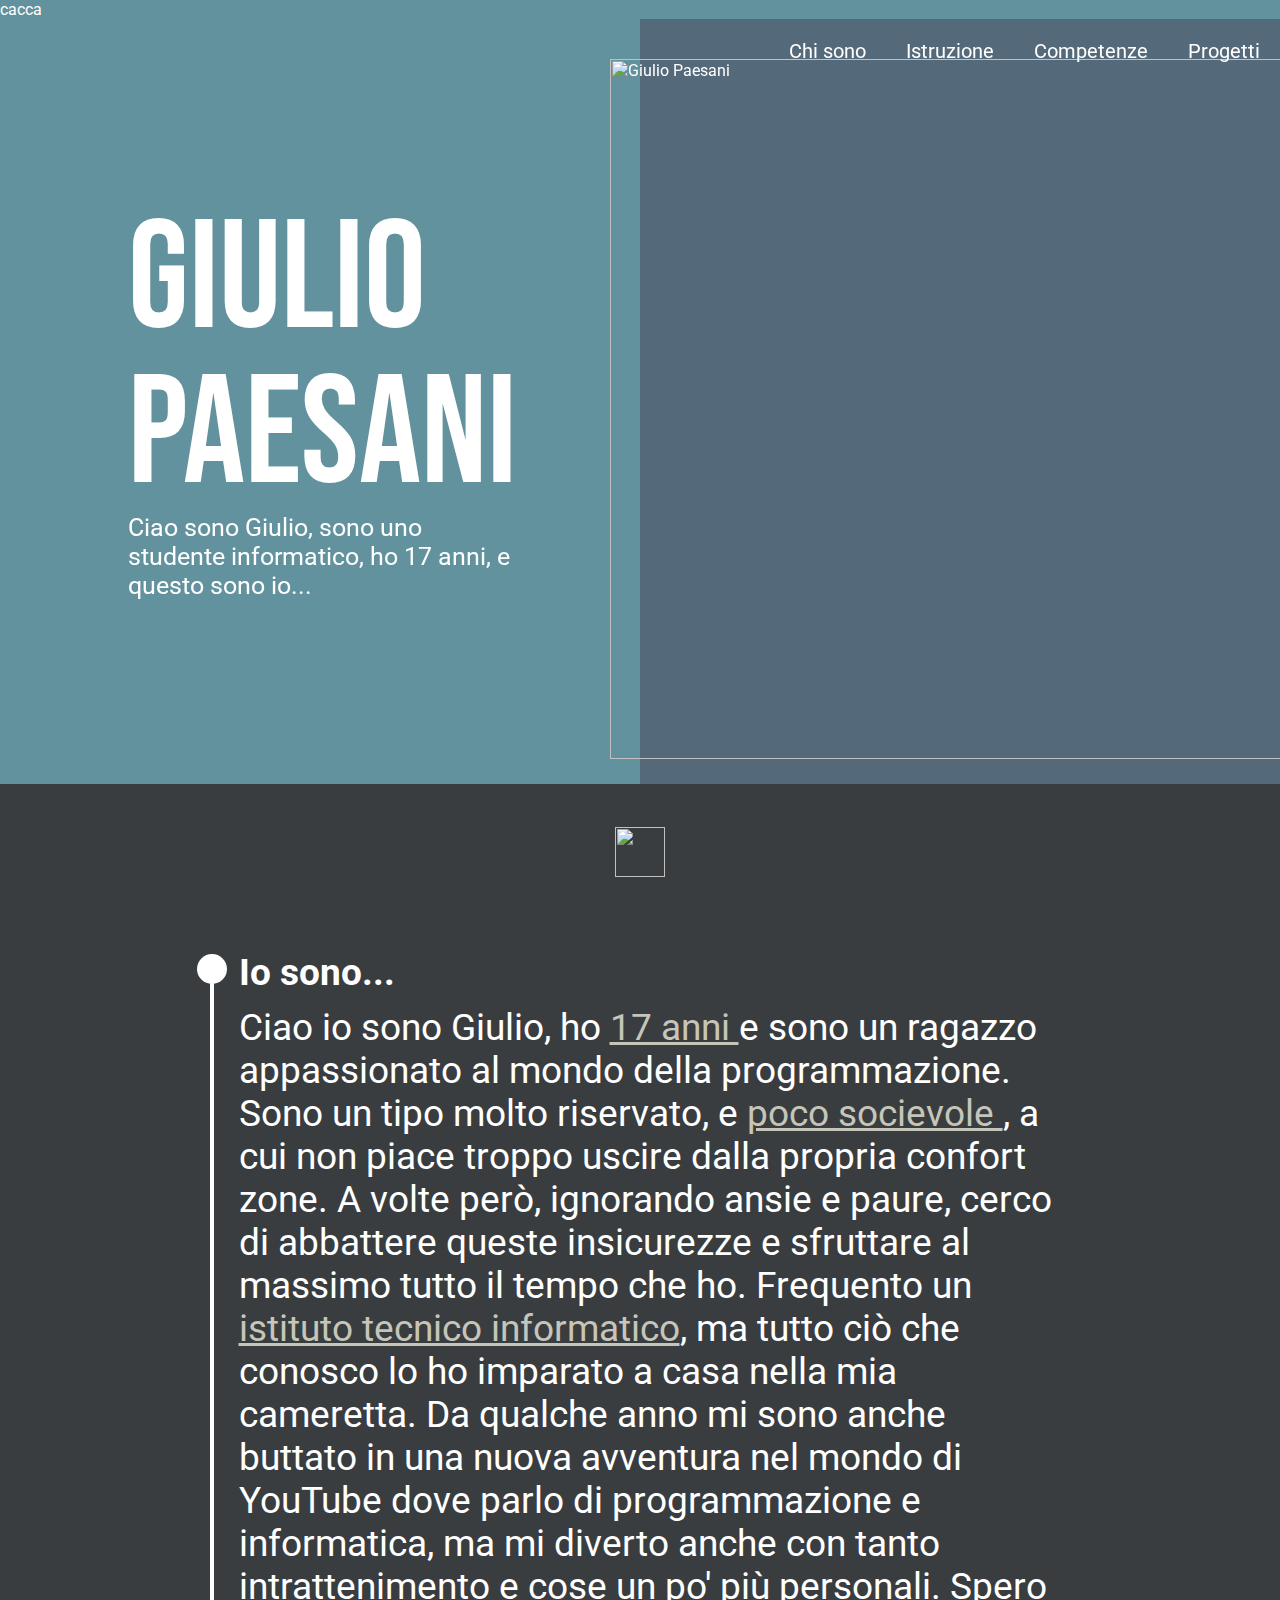
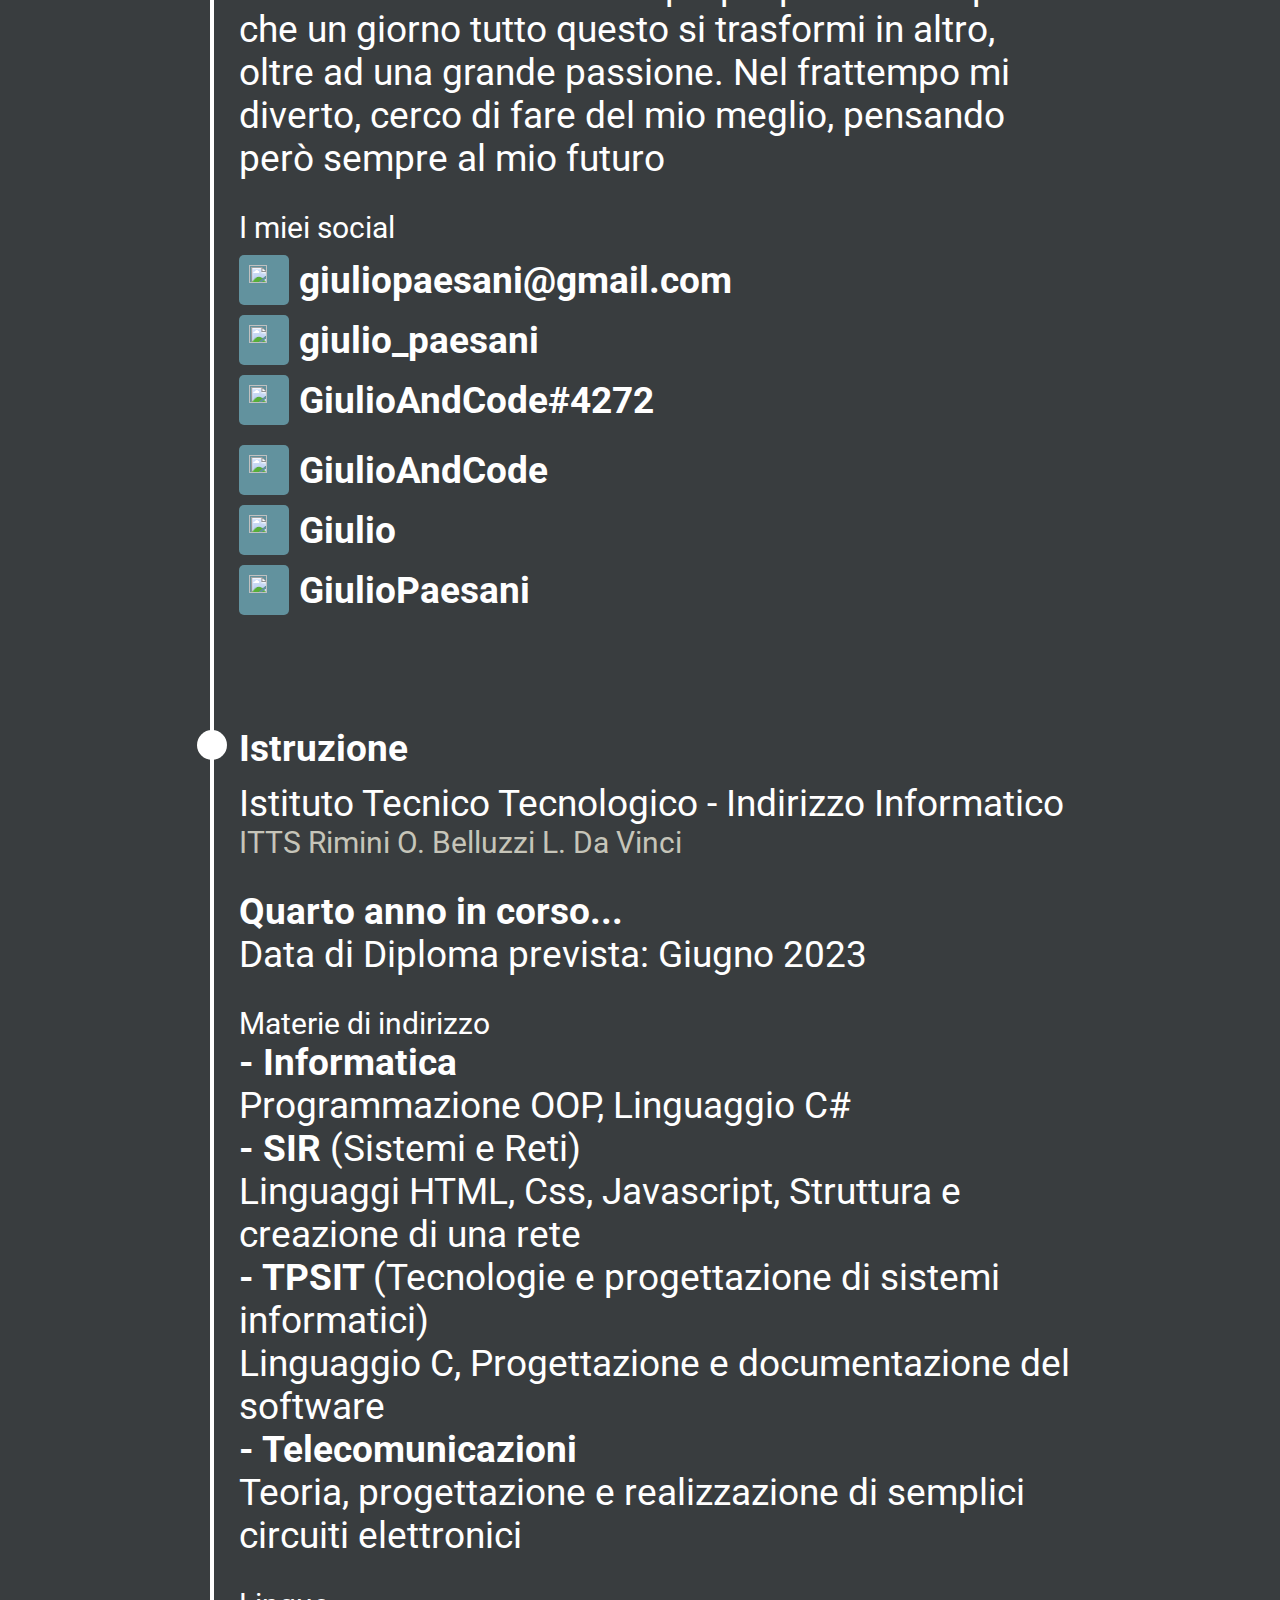
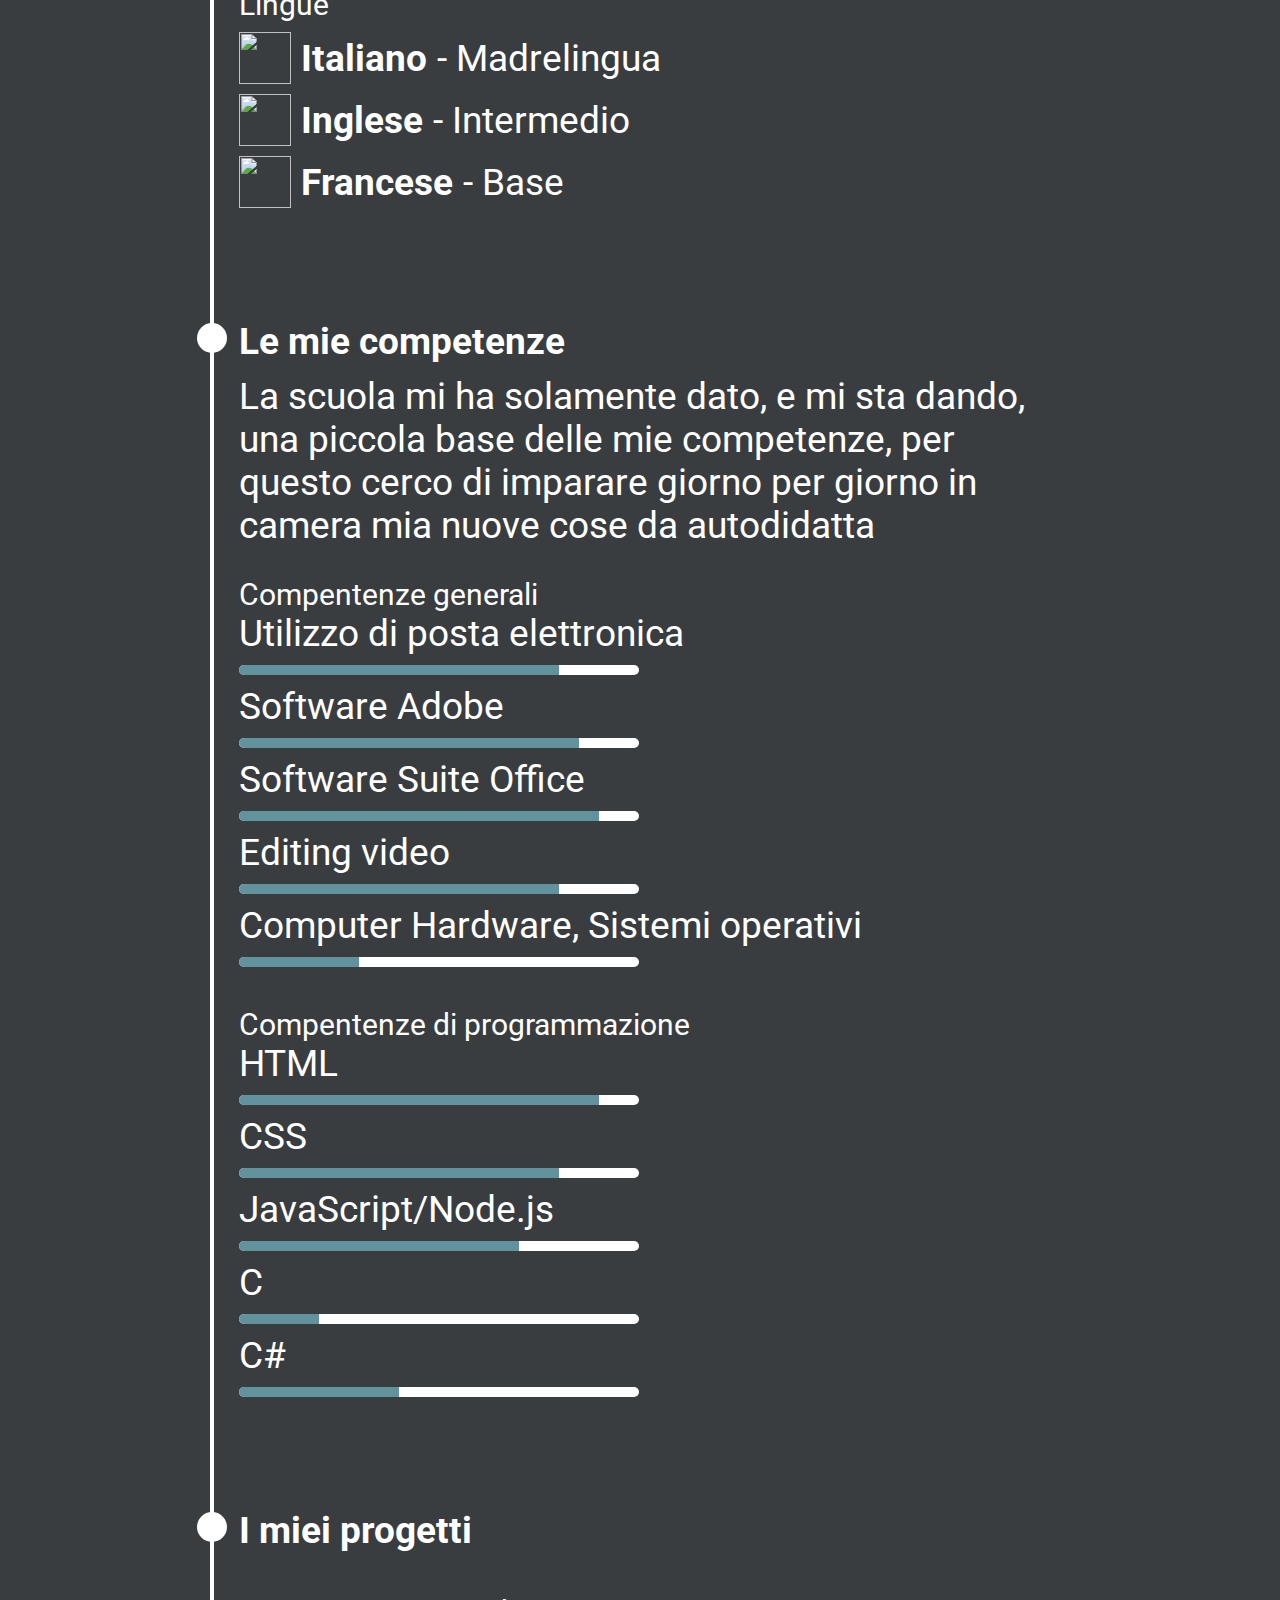
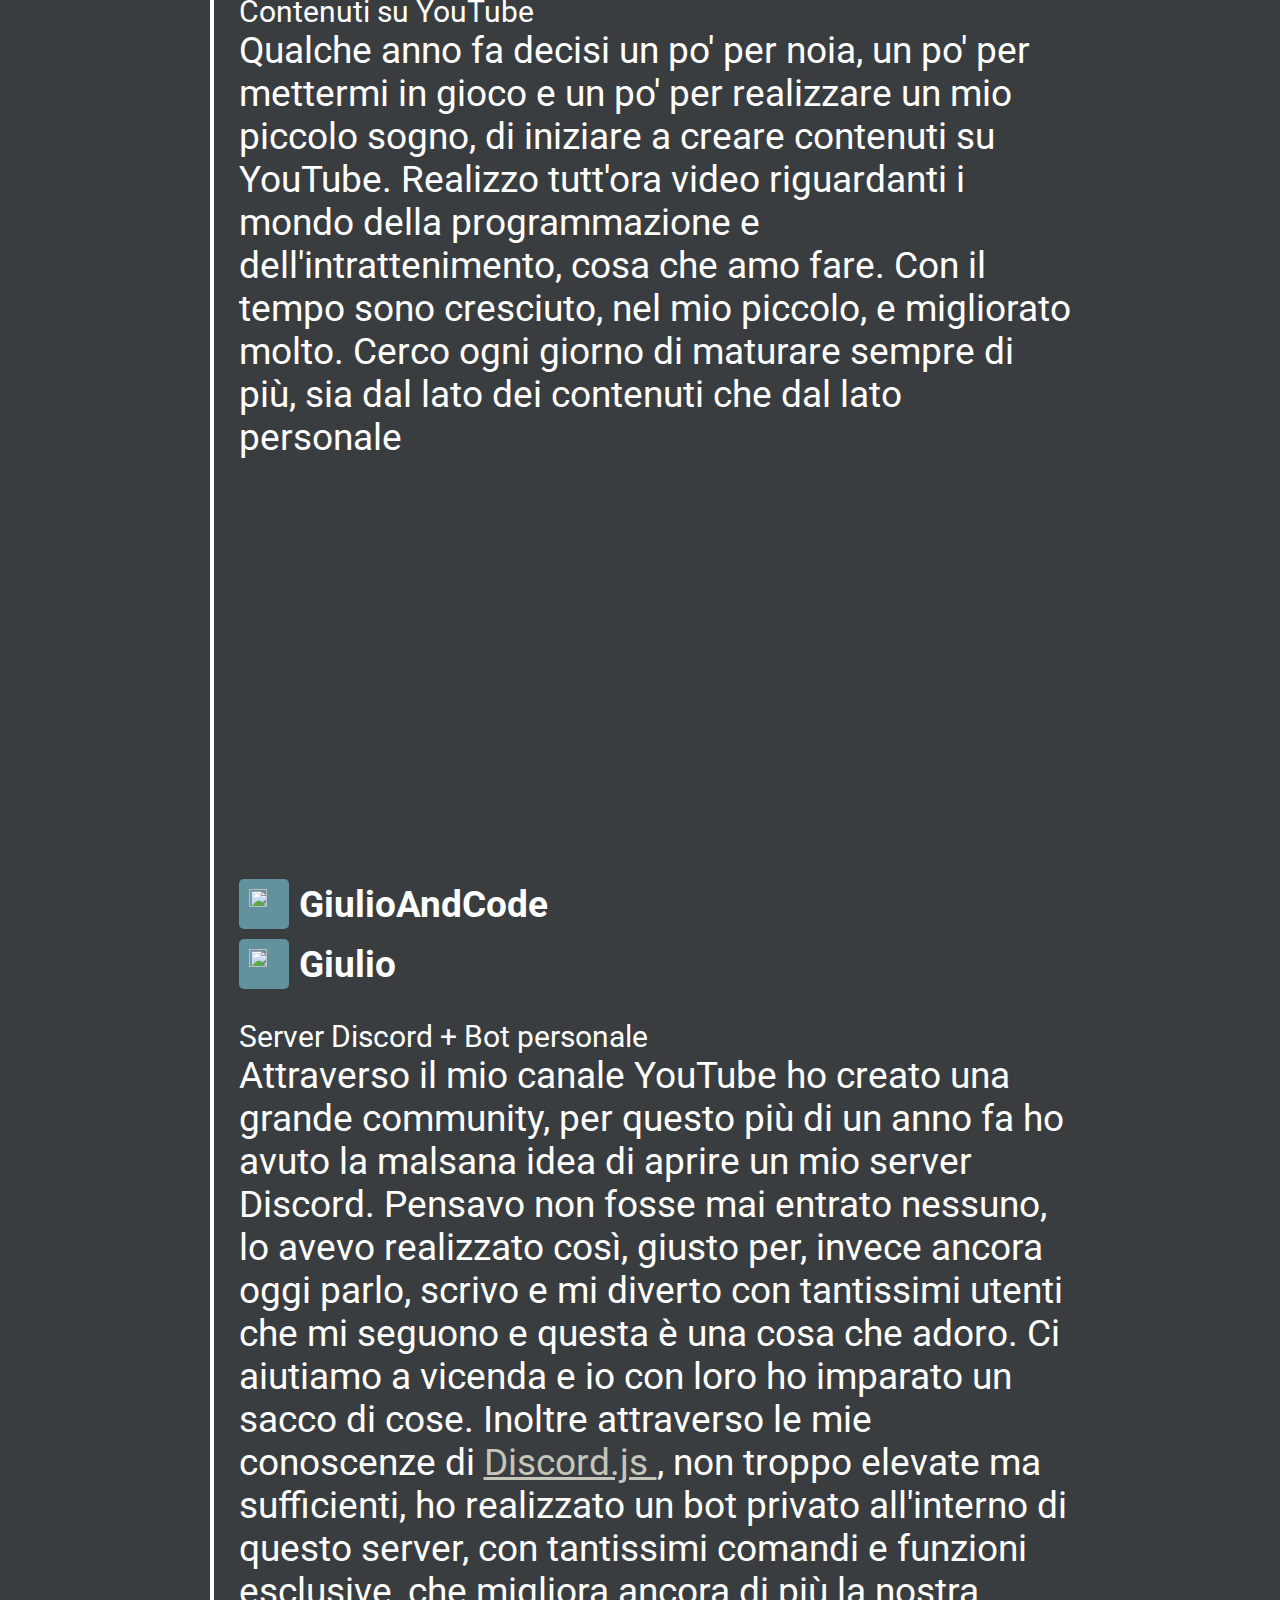
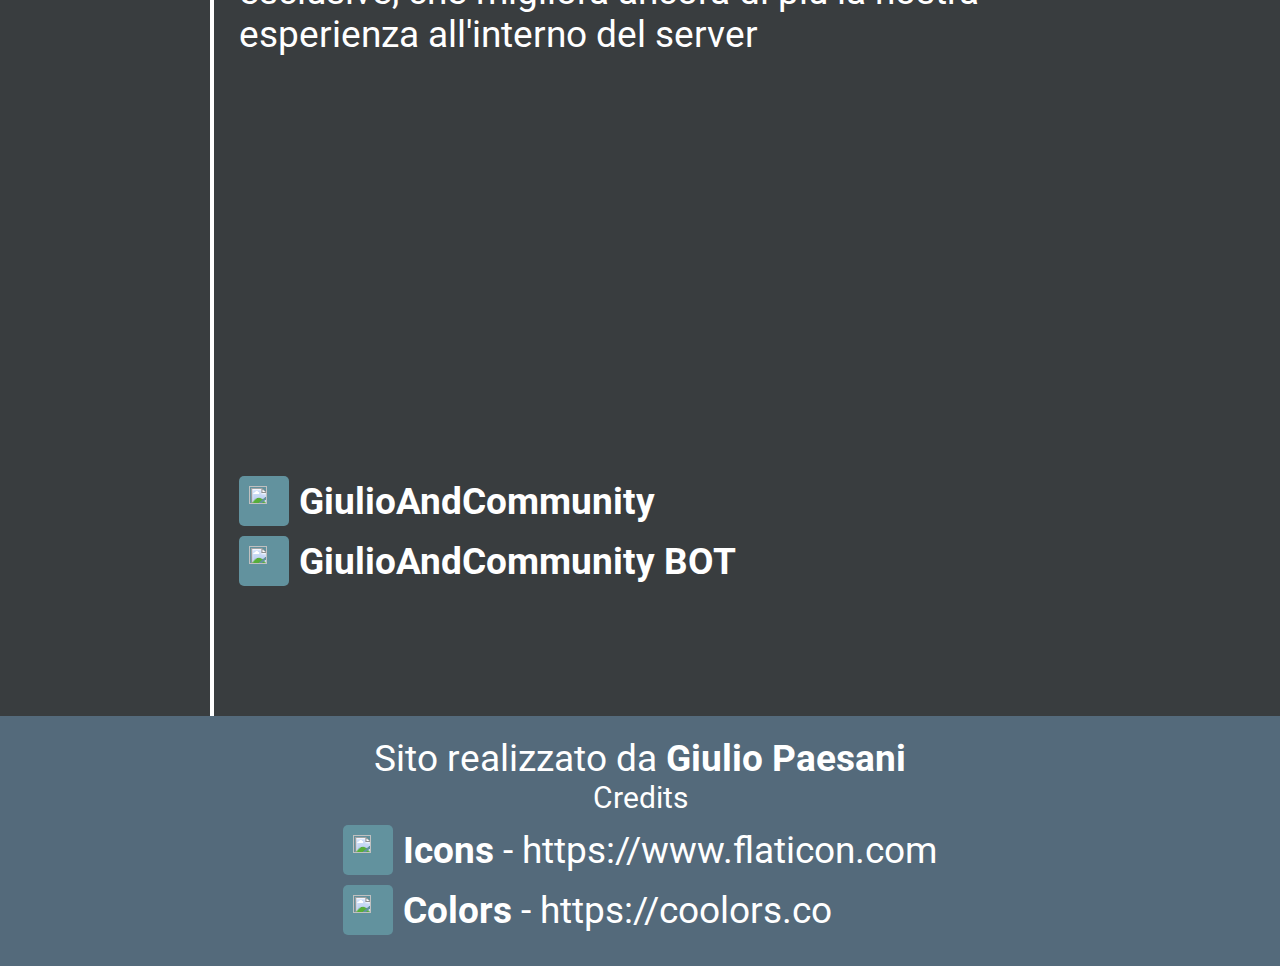
==== commit bf1b3d10: "propongo" ====
--- a/index.html
+++ b/index.html
@@ -1,202 +1,422 @@
 <html>
-    <head>
-        <title>Giulio Paesani</title>
-
-        <link rel="preconnect" href="https://fonts.googleapis.com">
-        <link rel="preconnect" href="https://fonts.gstatic.com" crossorigin>
-        <link href="https://fonts.googleapis.com/css2?family=Bebas+Neue&family=Roboto:wght@400;500;700&display=swap" rel="stylesheet">
-   
-        <meta name="viewport" content="width=device-width">
-        <link rel="stylesheet" href="style.css">
-
-        <link rel="shortcut icon" href="./img/icon.png" type="image/x-icon">
-    </head>
-
-    <body>
-        <div id="navbar">
-            <div id="menu">
-                <div>Chi sono</div>
-                <div>Istruzione</div>
-                <div>Competenze</div>
-                <div>Progetti</div>
-            </div>
-
-            <div id="midNav">
-                <div>
-                    <p id="title">Giulio<br>Paesani</p>
-                    <p id="subtitle">Ciao sono Giulio, sono uno studente informatico, ho 17 anni, e questo sono io...</p>
-                </div>
-            </div>
-
-            <div id="midNav2">
-                <img src="./img/Giulio.webp" id="imgGiulio">
-            </div>
-        </div>
-
-        <div id="content">
-           <div id="arrowContainer">
-                <img src="./img/arrow.png">
-            </div>
- 
-            <div class="contentContainer" titolo="Io sono...">
-                <div class="bigText">
-                    Ciao io sono Giulio, ho <span class="underlineText tertiaryText">17 anni</span> e sono un ragazzo appassionato al mondo della programmazione. 
-                    Sono un tipo molto riservato, e <span class="underlineText tertiaryText">poco socievole</span>, a cui non piace troppo uscire dalla propria confort zone. A volte però, ignorando ansie e paure, cerco di abbattere queste insicurezze e sfruttare al massimo tutto il tempo che ho.
-                    Frequento un <span class="underlineText tertiaryText">istituto tecnico informatico</span>, ma tutto ciò che conosco lo ho imparato a casa nella mia cameretta. 
-                    Da qualche anno mi sono anche buttato in una nuova avventura nel mondo di YouTube dove parlo di programmazione e informatica, ma mi diverto anche con tanto intrattenimento e cose un po' più personali. Spero che un giorno tutto questo si trasformi in altro, oltre ad una grande passione. 
-                    Nel frattempo mi diverto, cerco di fare del mio meglio, pensando però sempre al mio futuro
-                </div>
-
-                <div class="contentSubtitle mediumText">I miei social</div>
-                <div>
-                    <div class="socialColumn">
-                        <a href="">
-                            <div class="socialButton">
-                                <div class="socialButtonImg"><img src="./img/mail.png"></div>
-                                <div><span class="bigText boldText">giuliopaesani@gmail.com</span></div>
+
+<head>
+    cacca
+
+    <meta charset="UTF-8">
+    <meta http-equiv="X-UA-Compatible" content="IE=edge">
+    <meta name="viewport" content="width=device-width, initial-scale=1.0">
+
+    <link rel="preconnect" href="https://fonts.googleapis.com">
+    <link rel="preconnect" href="https://fonts.gstatic.com" crossorigin>
+    <link href="https://fonts.googleapis.com/css2?family=Bebas+Neue&family=Roboto:wght@400;500;700&display=swap"
+        rel="stylesheet">
+
+    <meta name="viewport" content="width=device-width">
+    <link rel="stylesheet" href="./css/style.css">
+
+    <link rel="shortcut icon" href="./img/icon.ico" type="image/x-icon">
+
+    <meta name="description" content="Sito web personale di Giulio Paesani: Istruzione, competenze e progetti">
+    <meta name="keywords"
+        content="giulio paesani, giulio paesani youtube, giulioandcode, giulio youtube, giulioandcommunity, giulioandcode discord, giulio paesani discord">
+    <meta name="author" content="Giulio Paesani">
+
+    <meta property="og:type" content="website">
+    <meta property="og:title" content="Giulio Paesani">
+    <meta property="og:description" content="Sito web personale di Giulio Paesani: Istruzione, competenze e progetti">
+    <meta propertu="og:image" content="https://i.postimg.cc/CxqYjWVT/banner.jpg">
+    <meta property="og:image:type" content="image/jpg" />
+    <meta property="og:image:width" content="1280" />
+    <meta property="og:image:height" content="672" />
+
+    <meta name="theme-color" content="#62929E">
+</head>
+
+<body>
+    <div id="navbar">
+        <div id="menu">
+            <div><a href="#chiSono">Chi sono</a></div>
+            <div><a href="#istruzione">Istruzione</a></div>
+            <div><a href="#competenze">Competenze</a></div>
+            <div><a href="#progetti">Progetti</a></div>
+        </div>
+
+        <div id="midNav">
+            <div>
+                <p id="title">Giulio<br>Paesani</p>
+                <p id="subtitle">Ciao sono Giulio, sono uno studente informatico, ho 17 anni, e questo sono io...</p>
+            </div>
+        </div>
+
+        <div id="midNav2">
+            <img src="./img/Giulio.webp" id="imgGiulio" alt="Giulio Paesani">
+        </div>
+    </div>
+
+    <div id="content">
+        <div id="arrowContainer"> <a href="#chiSono">
+                <img src="./img/arrow.svg"></a>
+        </div>
+
+        <div class="contentContainer" id="chiSono" titolo="Io sono...">
+            <div class="bigText">
+                Ciao io sono Giulio, ho <span class="underlineText tertiaryText">
+                    <div class="popup smallText" style="left: 230px; bottom: 10px">
+                        <div>
+                            <p>Per l'esattezza...</p>
+                            <div id="countdown">
+                                <div class="countdownDiv miniText">
+                                    anni
+                                    <div class="countdownNum boldText">
+                                        12
+                                    </div>
+                                </div>
+                                <div class="countdownDiv miniText">
+                                    giorni
+                                    <div class="countdownNum boldText">
+                                        12
+
+                                    </div>
+                                </div>
+                                <div class="countdownDiv miniText">
+                                    ore
+                                    <div class="countdownNum boldText">
+                                        12
+
+                                    </div>
+                                </div>
+                                <div class="countdownDiv miniText">
+                                    minuti
+                                    <div class="countdownNum boldText">
+                                        12
+
+                                    </div>
+                                </div>
+                                <div class="countdownDiv miniText">
+                                    secondi
+                                    <div class="countdownNum boldText">
+                                        12
+
+                                    </div>
+                                </div>
                             </div>
-                        </a>
-                        <a href="">
-                            <div class="socialButton">
-                                <div class="socialButtonImg"><img src="./img/instagram.png"></div>
-                                <div><span class="bigText boldText">giulio_paesani</span></div>
+                            <p>Sono nato esattamente il</p>
+                            <p><span class="boldText">20 Agosto 2004</span> alle <span class="boldText">16:40</span></p>
+                        </div>
+                    </div>17 anni
+                </span> e sono un ragazzo
+                appassionato al mondo della programmazione.
+                Sono un tipo molto riservato, e <span class="underlineText tertiaryText">
+                    <div class="popup smallText" style="left: -75px">
+                        <div>
+                            <div class="competenzeColumn">
+                                <div>
+                                    <div>Socialità</div>
+                                    <div class="progress">
+                                        <div style="width: 40%"></div>
+                                    </div>
+                                </div>
+                                <div>
+                                    <div>Gentilezza</div>
+                                    <div class="progress">
+                                        <div style="width: 80%"></div>
+                                    </div>
+                                </div>
+                                <div>
+                                    <div>Ansia</div>
+                                    <div class="progress">
+                                        <div style="width: 75%"></div>
+                                    </div>
+                                </div>
                             </div>
-                        </a>
-                        <a href="">
-                            <div class="socialButton">
-                                <div class="socialButtonImg"><img src="./img/discord.png"></div>
-                                <div><span class="bigText boldText">GiulioAndCode</span></div>
+                            <div class="competenzeColumn">
+                                <div>
+                                    <div>Coraggio</div>
+                                    <div class="progress">
+                                        <div style="width: 55%"></div>
+                                    </div>
+                                </div>
+                                <div>
+                                    <div>Affidabilità</div>
+                                    <div class="progress">
+                                        <div style="width: 80%"></div>
+                                    </div>
+                                </div>
+                                <div>
+                                    <div>Pazienza</div>
+                                    <div class="progress">
+                                        <div style="width: 70%"></div>
+                                    </div>
+                                </div>
                             </div>
-                        </a>
-                    </div>
-                    <div class="socialColumn">
-                        <a href="">
-                            <div class="socialButton">
-                                <div class="socialButtonImg"><img src="./img/youtube.png"></div>
-                                <div><span class="bigText boldText">GiulioAndCode</span></div>
+                        </div>
+                    </div>poco socievole
+                </span>, a cui
+                non piace troppo uscire dalla propria confort zone. A volte però, ignorando ansie e paure, cerco di
+                abbattere queste insicurezze e sfruttare al massimo tutto il tempo che ho.
+                Frequento un <a href="#istruzione"><span class="underlineText tertiaryText">istituto tecnico
+                        informatico</span></a>, ma tutto ciò
+                che conosco lo ho imparato a casa nella mia cameretta.
+                Da qualche anno mi sono anche buttato in una nuova avventura nel mondo di YouTube dove parlo di
+                programmazione e informatica, ma mi diverto anche con tanto intrattenimento e cose un po' più personali.
+                Spero che un giorno tutto questo si trasformi in altro, oltre ad una grande passione.
+                Nel frattempo mi diverto, cerco di fare del mio meglio, pensando però sempre al mio futuro
+            </div>
+
+            <div class="contentSubtitle mediumText">I miei social</div>
+            <div>
+                <div class="socialColumn">
+                    <a href="mailto:giuliopaesani@gmail.com">
+                        <div class="socialButton">
+                            <div class="socialButtonImg"><img src="./img/mail.svg"></div>
+                            <div><span class="bigText boldText">giuliopaesani@gmail.com</span></div>
+                        </div>
+                    </a>
+                    <a href="https://www.instagram.com/giulio_paesani">
+                        <div class="socialButton">
+                            <div class="socialButtonImg"><img src="./img/instagram.svg"></div>
+                            <div><span class="bigText boldText">giulio_paesani</span></div>
+                        </div>
+                    </a>
+                    <a href="https://discord.gg/ypTCaveew2">
+                        <div class="socialButton">
+                            <div class="socialButtonImg"><img src="./img/discord.svg"></div>
+                            <div><span class="bigText boldText">GiulioAndCode#4272</span></div>
+                        </div>
+                    </a>
+                </div>
+                <div class="socialColumn">
+                    <a href="https://www.youtube.com/giulioandcode">
+                        <div class="socialButton">
+                            <div class="socialButtonImg"><img src="./img/youtube.svg"></div>
+                            <div><span class="bigText boldText">GiulioAndCode</span></div>
+                        </div>
+                    </a>
+                    <a href="https://www.youtube.com/channel/UCvIafNR8ZvZyE5jVGVqgVfA">
+                        <div class="socialButton">
+                            <div class="socialButtonImg"><img src="./img/youtube.svg"></div>
+                            <div><span class="bigText boldText">Giulio</span></div>
+                        </div>
+                    </a>
+                    <a href="https://github.com/GiulioPaesani">
+                        <div class="socialButton">
+                            <div class="socialButtonImg"><img src="./img/github.svg"></div>
+                            <div><span class="bigText boldText">GiulioPaesani</span></div>
+                        </div>
+                    </a>
+                </div>
+            </div>
+        </div>
+
+        <div class="contentContainer" id="istruzione" titolo="Istruzione">
+            <div class="bigText">Istituto Tecnico Tecnologico - Indirizzo Informatico</div>
+            <div class="mediumText tertiaryText">ITTS Rimini O. Belluzzi L. Da Vinci</div>
+
+            <div class="contentSubtitle bigText boldText">Quarto anno in corso...</div>
+            <div class="bigText">Data di Diploma prevista: Giugno 2023</div>
+
+
+            <div class="contentSubtitle mediumText">Materie di indirizzo</div>
+            <div class="bigText">
+                <span class="bigText boldText">- Informatica</span><br>
+                Programmazione OOP, Linguaggio C#<br>
+                <span class="bigText boldText">- SIR </span>(Sistemi e Reti)<br>
+                Linguaggi HTML, Css, Javascript, Struttura e creazione di una rete<br>
+                <span class="bigText boldText">- TPSIT </span>(Tecnologie e progettazione di sistemi informatici)<br>
+                Linguaggio C, Progettazione e documentazione del software<br>
+                <span class="bigText boldText">- Telecomunicazioni</span><br>
+                Teoria, progettazione e realizzazione di semplici circuiti elettronici<br>
+            </div>
+
+            <div class="contentSubtitle mediumText">Lingue</div>
+            <div class="lingue">
+                <img src="./img/italiano.webp">
+                <span class="bigText boldText">Italiano</span><span class="bigText">- Madrelingua</span>
+            </div>
+            <div class="lingue">
+                <img src="./img/inglese.webp">
+                <span class="bigText boldText">Inglese</span><span class="bigText">- Intermedio</span>
+            </div>
+            <div class="lingue">
+                <img src="./img/francese.webp">
+                <span class="bigText boldText">Francese</span><span class="bigText">- Base</span>
+            </div>
+
+        </div>
+
+        <div class="contentContainer" id="competenze" titolo="Le mie competenze">
+            <div class="bigText">
+                La scuola mi ha solamente dato, e mi sta dando, una piccola base delle mie competenze, per questo cerco
+                di imparare giorno per giorno in camera mia nuove cose da autodidatta
+            </div>
+
+            <div>
+                <div class="competenzeColumn">
+                    <div class="contentSubtitle mediumText">Compentenze generali</div>
+                    <div>
+                        <div class="bigText">Utilizzo di posta elettronica</div>
+                        <div class="progress">
+                            <div style="width: 80%"></div>
+                        </div>
+                    </div>
+                    <div>
+                        <div class="bigText">Software Adobe</div>
+                        <div class="progress">
+                            <div style="width: 85%"></div>
+                        </div>
+                    </div>
+                    <div>
+                        <div class="bigText">Software Suite Office</div>
+                        <div class="progress">
+                            <div style="width: 90%"></div>
+                        </div>
+                    </div>
+                    <div>
+                        <div class="bigText">Editing video</div>
+                        <div class="progress">
+                            <div style="width: 80%"></div>
+                        </div>
+                    </div>
+                    <div>
+                        <div class="bigText">Computer Hardware, Sistemi operativi</div>
+                        <div class="progress">
+                            <div style="width: 30%"></div>
+                        </div>
+                    </div>
+                </div>
+                <div class="competenzeColumn">
+                    <div class="contentSubtitle mediumText">Compentenze di programmazione</div>
+                    <div>
+                        <div class="bigText">HTML</div>
+                        <div class="progress">
+                            <div style="width: 90%"></div>
+                        </div>
+                    </div>
+                    <div>
+                        <div class="bigText">CSS</div>
+                        <div class="progress">
+                            <div style="width: 80%"></div>
+                        </div>
+                    </div>
+                    <div>
+                        <div class="bigText">JavaScript/Node.js</div>
+                        <div class="progress">
+                            <div style="width: 70%"></div>
+                        </div>
+                    </div>
+                    <div>
+                        <div class="bigText">C</div>
+                        <div class="progress">
+                            <div style="width: 20%"></div>
+                        </div>
+                    </div>
+                    <div>
+                        <div class="bigText">C#</div>
+                        <div class="progress">
+                            <div style="width: 40%"></div>
+                        </div>
+                    </div>
+                </div>
+            </div>
+        </div>
+
+        <div class="contentContainer" id="progetti" titolo="I miei progetti">
+            <div class="contentSubtitle mediumText">Contenuti su YouTube</div>
+            <div class="project">
+                <div class="projectText bigText">
+                    Qualche anno fa decisi un po' per noia, un po' per
+                    mettermi in gioco e un po' per realizzare un mio
+                    piccolo sogno, di iniziare a creare contenuti su
+                    YouTube. Realizzo tutt'ora video riguardanti i
+                    mondo della programmazione e
+                    dell'intrattenimento, cosa che amo fare.
+                    Con il tempo sono cresciuto, nel mio piccolo, e
+                    migliorato molto. Cerco ogni giorno di maturare
+                    sempre di più, sia dal lato dei contenuti che dal
+                    lato personale
+                </div>
+                <div class="projectImg" style="background-image: url('./img/YouTube.webp')"
+                    alt="Giulio Paesani youtube"></div>
+            </div>
+            <a href="https://www.youtube.com/giulioandcode">
+                <div class="socialButton">
+                    <div class="socialButtonImg"><img src="./img/youtube.svg"></div>
+                    <div><span class="bigText boldText">GiulioAndCode</span></div>
+                </div>
+            </a>
+            <a href="https://www.youtube.com/channel/UCvIafNR8ZvZyE5jVGVqgVfA">
+                <div class="socialButton">
+                    <div class="socialButtonImg"><img src="./img/youtube.svg"></div>
+                    <div><span class="bigText boldText">Giulio</span></div>
+                </div>
+            </a>
+
+            <div class="contentSubtitle mediumText">Server Discord + Bot personale</div>
+            <div class="project">
+                <div class="projectText bigText">
+                    Attraverso il mio canale YouTube ho creato una
+                    grande community, per questo più di un anno fa
+                    ho avuto la malsana idea di aprire un mio server
+                    Discord. Pensavo non fosse mai entrato nessuno,
+                    lo avevo realizzato così, giusto per, invece ancora
+                    oggi parlo, scrivo e mi diverto con tantissimi
+                    utenti che mi seguono e questa è una cosa che adoro. Ci aiutiamo a vicenda e io con loro ho imparato
+                    un sacco di cose.
+                    Inoltre attraverso le mie conoscenze di <span class="underlineText tertiaryText">
+                        <div class="popup smallText" style="left: -125px">
+                            <div>
+                                Discord.js è il <span class="boldText">package</span> più comune di <span
+                                    class="boldText">Node.js</span> che si
+                                interfaccia direttamente con le API di
+                                Discord, permettendo agli sviluppatori di creare <span class="boldText">bot</span>
                             </div>
-                        </a>
-                        <a href="">
-                            <div class="socialButton">
-                                <div class="socialButtonImg"><img src="./img/youtube.png"></div>
-                                <div><span class="bigText boldText">Giulio</span></div>
-                            </div>
-                        </a>
-                        <a href="">
-                            <div class="socialButton">
-                                <div class="socialButtonImg"><img src="./img/github.png"></div>
-                                <div><span class="bigText boldText">GiulioPaesani</span></div>
-                            </div>
-                        </a>
-                    </div>
-                </div>
-            </div>
-            <div class="contentContainer" titolo="Istruzione">
-                <div class="bigText">Istituto Tecnico Tecnologico - Indirizzo Informatico</div>
-                <div class="mediumText tertiaryText">ITTS Rimini O. Belluzzi L. Da Vinci</div>
-
-                <div class="contentSubtitle bigText boldText">Quarto anno in corso...</div>
-                <div class="bigText">Data di Diploma prevista: Giugno 2023</div>
-
-
-                <div class="contentSubtitle mediumText">Materie di indirizzo</div>
-                <div class="bigText">
-                    <span class="bigText boldText">- Informatica</span><br>
-                    Programmazione OOP, Linguaggio C#<br>
-                    <span class="bigText boldText">- SIR </span>(Sistemi e Reti)<br>
-                    Linguaggi HTML, Css, Javascript, Struttura e creazione di una rete<br>
-                    <span class="bigText boldText">- TPSIT </span>(Tecnologie e progettazione di sistemi informatici)<br>
-                    Linguaggio C, Progettazione e documentazione del software<br>
-                    <span class="bigText boldText">- Telecomunicazioni</span><br>
-                    Teoria, progettazione e realizzazione di semplici circuiti elettronici<br>
-                </div>
-                
-                <div class="contentSubtitle mediumText">Lingue</div>
-                <div class="lingue">
-                    <img src="./img/italiano.png">
-                    <span class="bigText boldText">Italiano</span><span class="bigText">- Madrelingua</span>
-                </div>
-                <div class="lingue">
-                    <img src="./img/inglese.png">
-                    <span class="bigText boldText">Inglese</span><span class="bigText">- Base/Intermedio (Livello A2)</span>
-                </div>
-                <div class="lingue">
-                    <img src="./img/francese.png">
-                    <span class="bigText boldText">Francese</span><span class="bigText">- Base</span>
-                </div>
-
-            </div>
-            <div class="contentContainer" titolo="Le mie competenze">
-                <div class="bigText">
-                    La scuola mi ha solamente dato, e mi sta dando, una piccola base delle mie competenze, per questo cerco di imparare giorno per giorno in camera mia nuove cose da autodidatta    
-                </div>
-
-                <div>
-                    <div class="competenzeColumn">
-                        <div class="contentSubtitle mediumText">Compentenze generali</div>
-                        <div>
-                            <div class="bigText">Utilizzo di posta elettronica</div>
-                            <div class="progress"><div style="width: 80%"></div></div>
-                        </div>
-                        <div>
-                            <div class="bigText">Software Adobe</div>
-                            <div class="progress"><div style="width: 85%"></div></div>
-                        </div>
-                        <div>
-                            <div class="bigText">Software Suite Office</div>
-                            <div class="progress"><div style="width: 90%"></div></div>
-                        </div>
-                        <div>
-                            <div class="bigText">Editing video</div>
-                            <div class="progress"><div style="width: 80%"></div></div>
-                        </div>
-                        <div>
-                            <div class="bigText">Computer Hardware, Sistemi operativi</div>
-                            <div class="progress"><div style="width: 30%"></div></div>
-                        </div>
-                    </div>
-                    <div class="competenzeColumn">
-                        <div class="contentSubtitle mediumText">Compentenze di programmazione</div>
-                        <div>
-                            <div class="bigText">HTML</div>
-                            <div class="progress"><div style="width: 90%"></div></div>
-                        </div>
-                        <div>
-                            <div class="bigText">CSS</div>
-                            <div class="progress"><div style="width: 80%"></div></div>
-                        </div>
-                        <div>
-                            <div class="bigText">JavaScript/Node.js</div>
-                            <div class="progress"><div style="width: 70%"></div></div>
-                        </div>
-                        <div>
-                            <div class="bigText">C</div>
-                            <div class="progress"><div style="width: 20%"></div></div>
-                        </div>
-                        <div>
-                            <div class="bigText">C#</div>
-                            <div class="progress"><div style="width: 40%"></div></div>
-                        </div>
-                    </div>
-                </div>
-            </div>
-            <div class="contentContainer"  titolo="I miei progetti">
-                <div class="contentSubtitle mediumText">Contenuti su YouTube</div>
-                <div class="project bigText">
-                    Qualche anno fa decisi un po' per noia, un po' per
-mettermi in gioco e un po' per realizzare un mio
-piccolo sogno, di iniziare a creare contenuti su
-YouTube. Realizzo tutt'ora video riguardanti i
-mondo della programmazione e
-dell'intrattenimento, cosa che amo fare.
-Con il tempo sono cresciuto, nel mio piccolo, e 
-migliorato molto. Cerco ogni giorno di maturare 
-sempre di più, sia dal lato dei contenuti che dal
-lato personale
-                        <!-- <div class="projectImg"></div> -->
-                        <img src="./img/GiulioAndCommunity.jpg" align="top">
-            </div>
-            </div>
-        </div>
-    </body>
-</html>+                        </div>
+                        Discord.js
+                    </span>,
+                    non troppo elevate ma sufficienti, ho realizzato
+                    un bot privato all'interno di questo server, con tantissimi comandi e funzioni esclusive, che
+                    migliora ancora di più la nostra esperienza all'interno del server
+                </div>
+                <div class="projectImg" style="background-image: url('./img/GiulioAndCommunity.webp')"
+                    lt="GiulioAndCommunity"></div>
+            </div>
+            <a href="https://discord.gg/ypTCaveew2">
+                <div class="socialButton">
+                    <div class="socialButtonImg"><img src="./img/discord.svg"></div>
+                    <div><span class="bigText boldText">GiulioAndCommunity</span></div>
+                </div>
+            </a>
+            <a href="https://github.com/GiulioPaesani/GiulioAndCommunityBOT">
+                <div class="socialButton">
+                    <div class="socialButtonImg"><img src="./img/github.svg"></div>
+                    <div><span class="bigText boldText">GiulioAndCommunity BOT</span></div>
+                </div>
+            </a>
+        </div>
+
+        <div id="footer">
+            <p class="bigText">Sito realizzato da <span class="boldText">Giulio Paesani</span></p>
+            <p class="mediumText">Credits</p>
+            <div id="credits">
+                <a href="https://www.flaticon.com">
+                    <div class="socialButton">
+                        <div class="socialButtonImg"><img src="./img/flaticon.webp"></div>
+                        <div><span class="bigText boldText">Icons</span><span class="bigText"> -
+                                https://www.flaticon.com</span></div>
+                    </div>
+                </a>
+                <a href="https://coolors.co">
+                    <div class="socialButton">
+                        <div class="socialButtonImg"><img src="./img/coolorsco.webp"></div>
+                        <div><span class="bigText boldText">Colors</span><span class="bigText"> -
+                                https://coolors.co</span></div>
+                    </div>
+                </a>
+            </div>
+        </div>
+    </div>
+    <script src="./script/script.js"></script>
+</body>
+
+</html>
--- a/css/style.css
+++ b/css/style.css
@@ -0,0 +1,520 @@
+*{
+    padding: 0;
+    margin: 0;
+    user-select:none;
+}
+
+:root{
+    /*Color*/ 
+    --primary:#62929E;
+    --secondary:#546A7B;
+    --tertiary: #C6C5B9;
+    --white: #ffffff;
+    --black: #393D3F;
+
+    /*Font*/
+    --roboto: 'Roboto', sans-serif;
+    --bebas: 'Bebas Neue', cursive;
+
+    /*Font size*/
+    --mega: 155px;
+    --big: 37px;
+    --medium: 30px;
+    --small: 25px;
+    --mini: 20px;
+}
+
+.bigText{
+    font-size: var(--big);
+}
+.mediumText{
+    font-size: var(--medium);
+}
+.smallText{
+    font-size: var(--small);
+}
+.miniText{
+    font-size: calc(var(--mini) - 5px);
+}
+.tertiaryText{
+    color: var(--tertiary)
+}
+.underlineText{
+    text-decoration: underline;
+    cursor: pointer;
+}
+.boldText{
+    font-weight: bold;
+}
+
+body{
+    background-color: var(--primary);
+    color: var(--white);
+
+    font-family: var(--roboto);
+
+    overflow-x: hidden;
+    scroll-behavior: smooth;
+}
+
+a{
+    text-decoration: none;
+    color: var(--white);
+}
+#navbar{
+    width:100%;
+    height:85%;
+    position: fixed;
+    display: flex;
+    align-items: center;
+    justify-content: center;
+    flex-direction: row;
+}
+#content{
+    background-color: var(--black);
+    width:100%;
+    height: fit-content;
+    position: relative;
+    top: 85%;
+    display: flex;
+    align-items: flex-end;
+    justify-content: center;
+    flex-direction: column;
+}
+
+#menu{
+    position: absolute;
+    top: 20px;
+    right: 0;
+    display: flex;
+    align-items: center;
+    justify-content: space-around;
+    z-index: 10;
+}
+#menu div{
+    font-family: var(--roboto);
+    color: var(--white);
+    display: flex;
+    align-items: center;
+    justify-content: center;
+    padding: 0 20px;
+    font-size: var(--mini);
+    cursor: pointer;
+    transition: all 0.2s ease-in-out;
+}
+#menu div:hover{
+    transform: scale(1.03);
+    text-shadow: 0px 0px 5px rgba(0, 0, 0, 0.548);
+}
+#midNav{
+    width: 50%;
+    height: 100%;
+    display: flex;
+    align-items: center;
+    justify-content: center;
+    flex-direction: column;
+}
+#midNav > div{
+    width: 60%;
+    height: fit-content;
+    z-index: 20;
+}
+#title{
+    width: fit-content;
+    font-family: var(--bebas);
+    color: var(--white);
+    font-size: var(--mega);
+    line-height: var(--mega);
+}
+#subtitle{
+    width: fit-content;
+    font-family: var(--roboto);
+    color: var(--white);
+    font-size: var(--small);
+}
+
+#midNav2{
+    width: 50%;
+    height: 100%;
+    display: flex;
+    align-items: center;
+    justify-content: center;
+    flex-direction: column;
+    z-index: 5;
+    background-color: var(--secondary);
+}
+#imgGiulio{
+    width:700px;
+    position: absolute;
+    top:40px;
+}
+
+#arrowContainer{
+    width:100%;
+    height: 15vh;
+    display: flex;
+    align-items: center;
+    justify-content: center;
+    margin-bottom: 50px;
+}
+#arrowContainer img{
+    width: 50px;
+}
+.contentContainer{
+    width: 65%;
+    height: fit-content;
+    min-height: 400px; /*!Togliere*/
+    border-left: solid var(--white) 4px;
+    position: relative;
+    margin:0 auto;
+    padding: var(--big) 0px 120px 25px;
+}
+.contentContainer::before{
+    content: "";
+    position: absolute;
+    width:30px;
+    height: 30px;
+    border-radius: 50%;
+    background-color: var(--white);
+    top: calc(-1 * 30px / 2);
+    left: calc(-1 * 30px / 2 - 2px);
+}
+.contentContainer::after{
+    content: attr(titolo);
+    color: var(--white);
+    font-size: var(--big);
+    font-family: var(--roboto);
+    font-weight: bold;
+    position: absolute;
+    top: calc(-1 * var(--big) / 2);
+    left: 25px;
+}
+.contentSubtitle{
+    margin-top:30px;
+}
+.socialColumn{
+    width: fit-content;
+    display: inline-block;
+    margin-right: 20px;
+}
+.socialButton{
+    width: fit-content;
+    height: fit-content;
+    margin: 10px 0;
+    display: flex;
+    align-items: center;
+    justify-content: center;
+    flex-direction: row;
+}
+.socialButtonImg{
+    width:50px;
+    height: 50px;
+    background-color: var(--primary);
+    border-radius: 5px;
+    display: flex;
+    align-items: center;
+    justify-content: center;
+    margin-right: 10px;
+}
+.socialButtonImg img{
+    width:60%;
+}
+.lingue{
+    width: fit-content;
+    height: fit-content;
+    display: flex;
+    align-items: center;
+    justify-content: center;
+    flex-direction: row;
+    margin: 10px 0;
+}
+.lingue img{
+    height: calc(var(--big) + 15px);
+    margin-right: 10px;
+}
+.lingue span{
+    margin-right: 10px;
+}
+
+.competenzeColumn{
+    display: inline-block;
+    margin-right: 20px;
+}
+.popup .competenzeColumn{
+    margin: 0 auto;
+}
+.popup .progress{
+    width:150px;
+    background-color: var(--black);  
+}
+.progress{
+   width:400px;
+   height: 10px;
+   background-color: var(--white);
+   border-radius: 5px;
+   position: relative;
+   overflow: hidden;
+   margin: 10px 0;
+}
+
+.progress div{
+    content: "";
+    background-color: var(--primary);
+    position: absolute;
+    height: 10px;
+    top:0;
+    left: 0;
+}
+.project{
+    width: 100%;
+    height: fit-content;
+    display: flex;
+    align-items: center;
+    justify-content: center;
+    flex-direction: row;
+}
+.projectText{
+    width:70%;
+    height: fit-content;
+    padding-right: 10px;
+}
+.projectImg{
+    width:30%;
+    height: 400px;
+    background-size: cover;
+    background-position: center;
+    overflow: hidden;
+    display:flex;
+    align-items: center;
+    justify-content: center;
+
+    border-radius: 5px;
+}
+.projectImg img{
+    height: 100%;
+}
+
+#footer{
+    width:100vw;
+    height: 250px;
+    background-color: var(--secondary);
+    display: flex;
+    align-items: center;
+    justify-content: center;
+    flex-direction: column;
+}
+#footer p{
+    text-align: center;
+    margin: 0 20px;
+}
+
+span{
+    position:relative;
+}
+
+.popup{
+    position:absolute;
+    width:360px;
+    height: 160px;
+    background-color: var(--white);
+    bottom: calc(var(--big) + 10px);
+    border-radius: 5px;
+    box-shadow:  0px 0px 20px rgba(0, 0, 0, 0.5);
+    transition: all 0.1s ease-in-out;
+    color:initial;
+    overflow: hidden;
+    text-align: center;
+    padding: 20px;
+    opacity: 0;
+    pointer-events: none;
+    z-index: 20;
+}
+.popup > div{
+    width: 360px;
+    height: 160px;
+    position: relative;
+    left: calc(50% - 360px / 2);
+}
+span:hover .popup{
+    opacity: 1;
+    
+    pointer-events: initial;
+} 
+
+#countdown{
+    width: 100%;
+    height: 70px;
+    margin: 5px auto;
+    display: flex;
+    align-items: center;
+    justify-content: space-between;
+}
+.countdownDiv{
+    width:18%;
+    color:var(--white);
+    background-color: var(--primary);
+    border-radius: 5px;
+    padding: 0;
+}
+.countdownNum{
+    font-size: calc(var(--big) + 5px);
+    font-family: var(--bebas);
+}
+
+@media only screen and (hover:none){
+    .popup{
+        display: none;
+    }
+}
+/*Tablet*/
+@media only screen and (max-width: 1000px) {
+    :root{
+        /*Font size*/
+        --mega: 85px;
+        --big: 28px;
+        --medium: 25px;
+        --small: 18px;
+        --mini: 18px;
+    }
+    .contentContainer{
+        width: 80%;
+    }
+    .progress{
+        width:300px;
+    }
+}
+@media only screen and (max-width: 1600px) {
+    .project{
+        flex-direction: column;
+    }
+    .projectText{
+        width: 100%;
+        padding-right: 0;
+    }
+    .projectImg{
+        width: 100%;
+        margin-top:10px;
+    }
+}
+
+/*Phone*/
+@media only screen and (max-width: 475px) {
+    :root{
+       /*Font size*/
+       --mega: 70px;
+       --big: 22px;
+       --medium: 20px;
+       --small: 16px;
+       --mini: 13px;
+    }
+    #menu {
+        display: none;
+    }
+    #midNav{
+        width: 100%;
+        height: 100%;
+        background-color: var(--primary);
+    }
+    #midNav2{
+        width: 0%;
+    }
+    .contentContainer{
+        width: 90%;
+        padding-left: 0;
+        border:none;
+    }
+    .contentContainer::before{
+        display: none;
+    }
+    .contentContainer::after{
+        left: 0;
+    }
+    .projectImg{
+        height: 300px;
+    }
+    .progress{
+        width:200px;
+    }
+    #footer{
+        height: 100px;
+    }
+    #credits, #footer .mediumText{
+        display: none;
+    }
+    .socialColumn{
+        margin: 0;
+    }
+    .popup{
+        display: none;
+    }
+}
+
+@media only screen and (max-width: 340px) {
+    .socialButton div:nth-child(2){
+        width:70vw;
+        overflow-x: hidden;
+        text-overflow: ellipsis;
+    }
+}
+
+/*Mini phone*/
+@media only screen and (max-width: 300px) {
+    :root{
+       /*Font size*/
+       --mega: 70px;
+       --big: 18px;
+       --medium: 20px;
+       --small: 16px;
+       --mini: 13px;
+    }
+    .socialButtonImg{
+        width:40px;
+        height: 40px;
+    }
+}
+
+@media only screen and (max-width: 400px) {
+    .lingue span:nth-of-type(2){
+        display: none;
+    }
+}
+
+/*img Giulio*/
+@media only screen and (max-height: 700px) {
+    #imgGiulio{
+        top:0;
+    }
+    #imgGiulio{
+        width: 500px;
+    }
+}
+@media only screen and (max-width: 450px){
+    #imgGiulio{
+        opacity: 0.5;
+    }
+}
+
+@media only screen and (min-height: 1200px) {
+    #imgGiulio{
+        width: 800px;
+        top: 200px;
+    }
+}
+@media only screen and (min-height: 1600px) {
+    #imgGiulio{
+        width: 800px;
+        bottom: 0;
+        top:inherit;
+    }
+}
+@media only screen and (min-height: 2000px) {
+    #imgGiulio{
+        width: 1000px;
+    }
+}
+@media only screen and (max-height: 500px) {
+    #imgGiulio{
+        top: 15px;
+        width: 400px;
+    }
+}